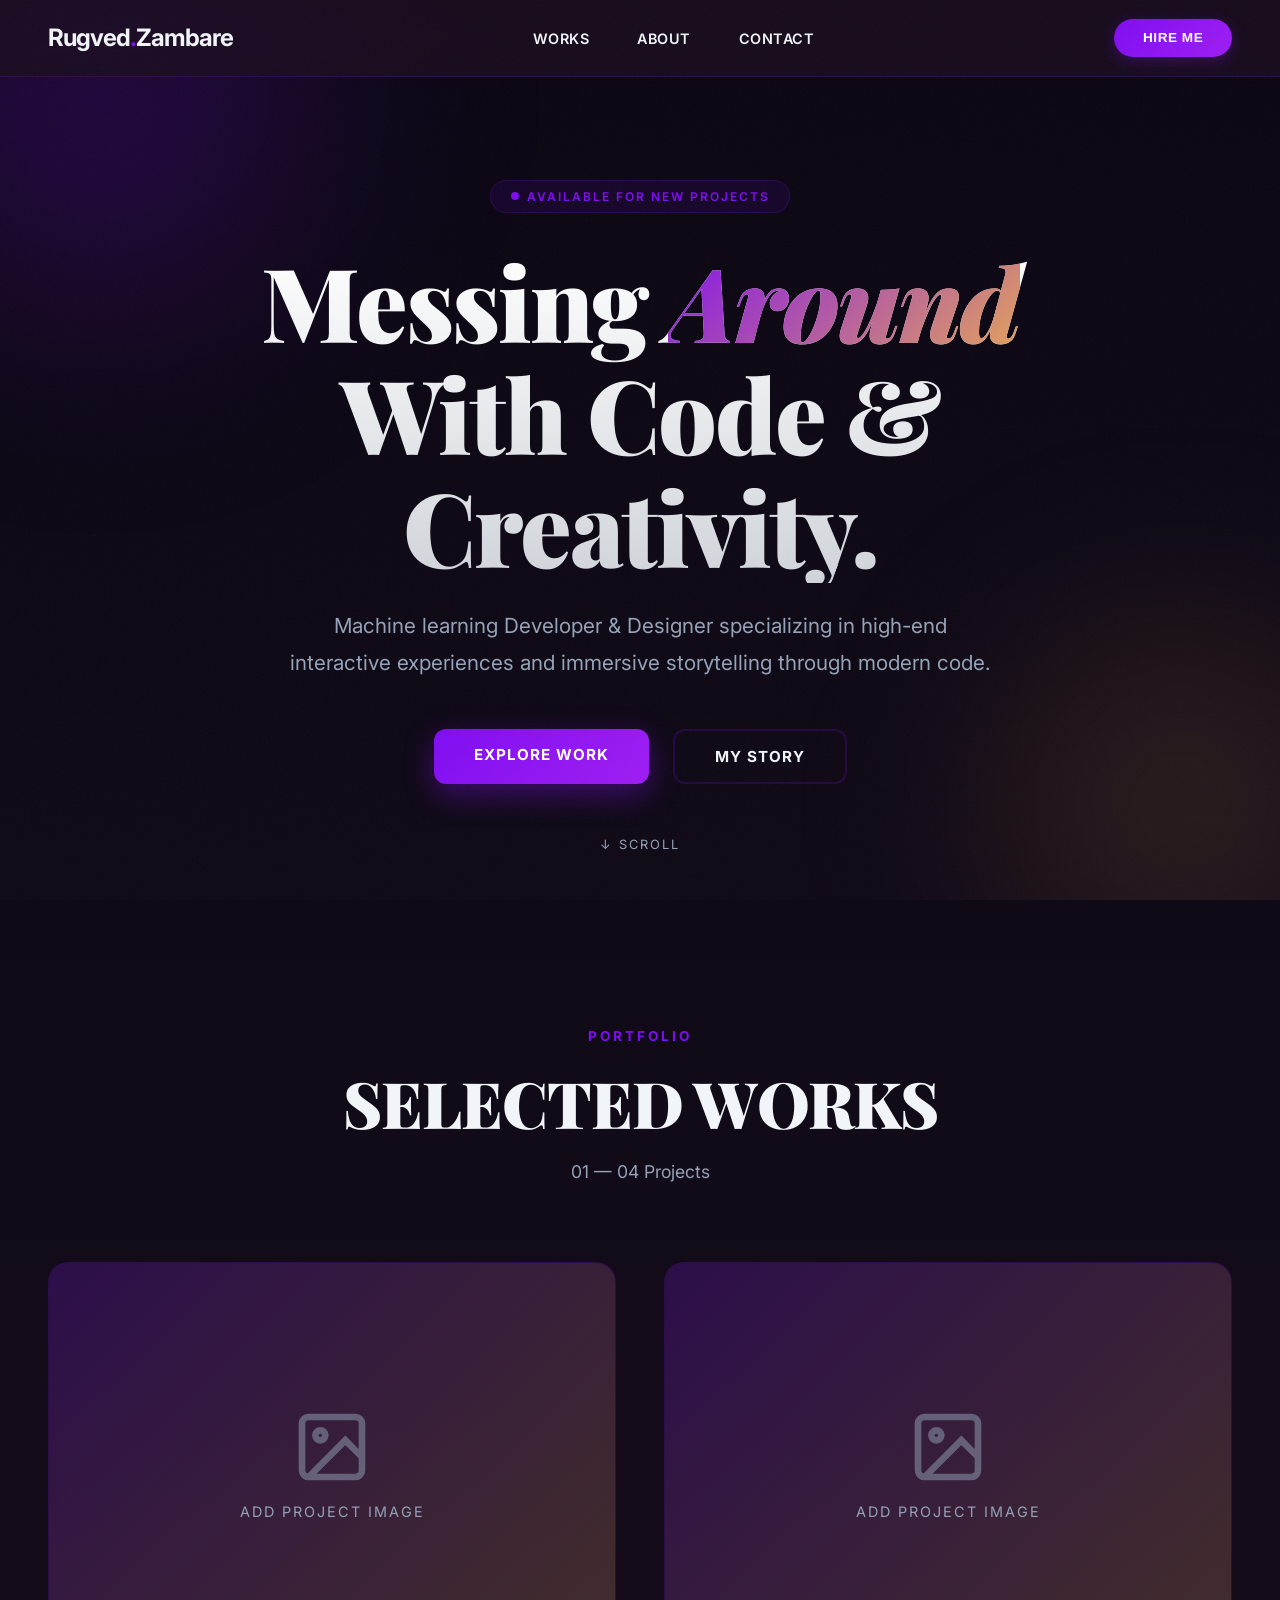
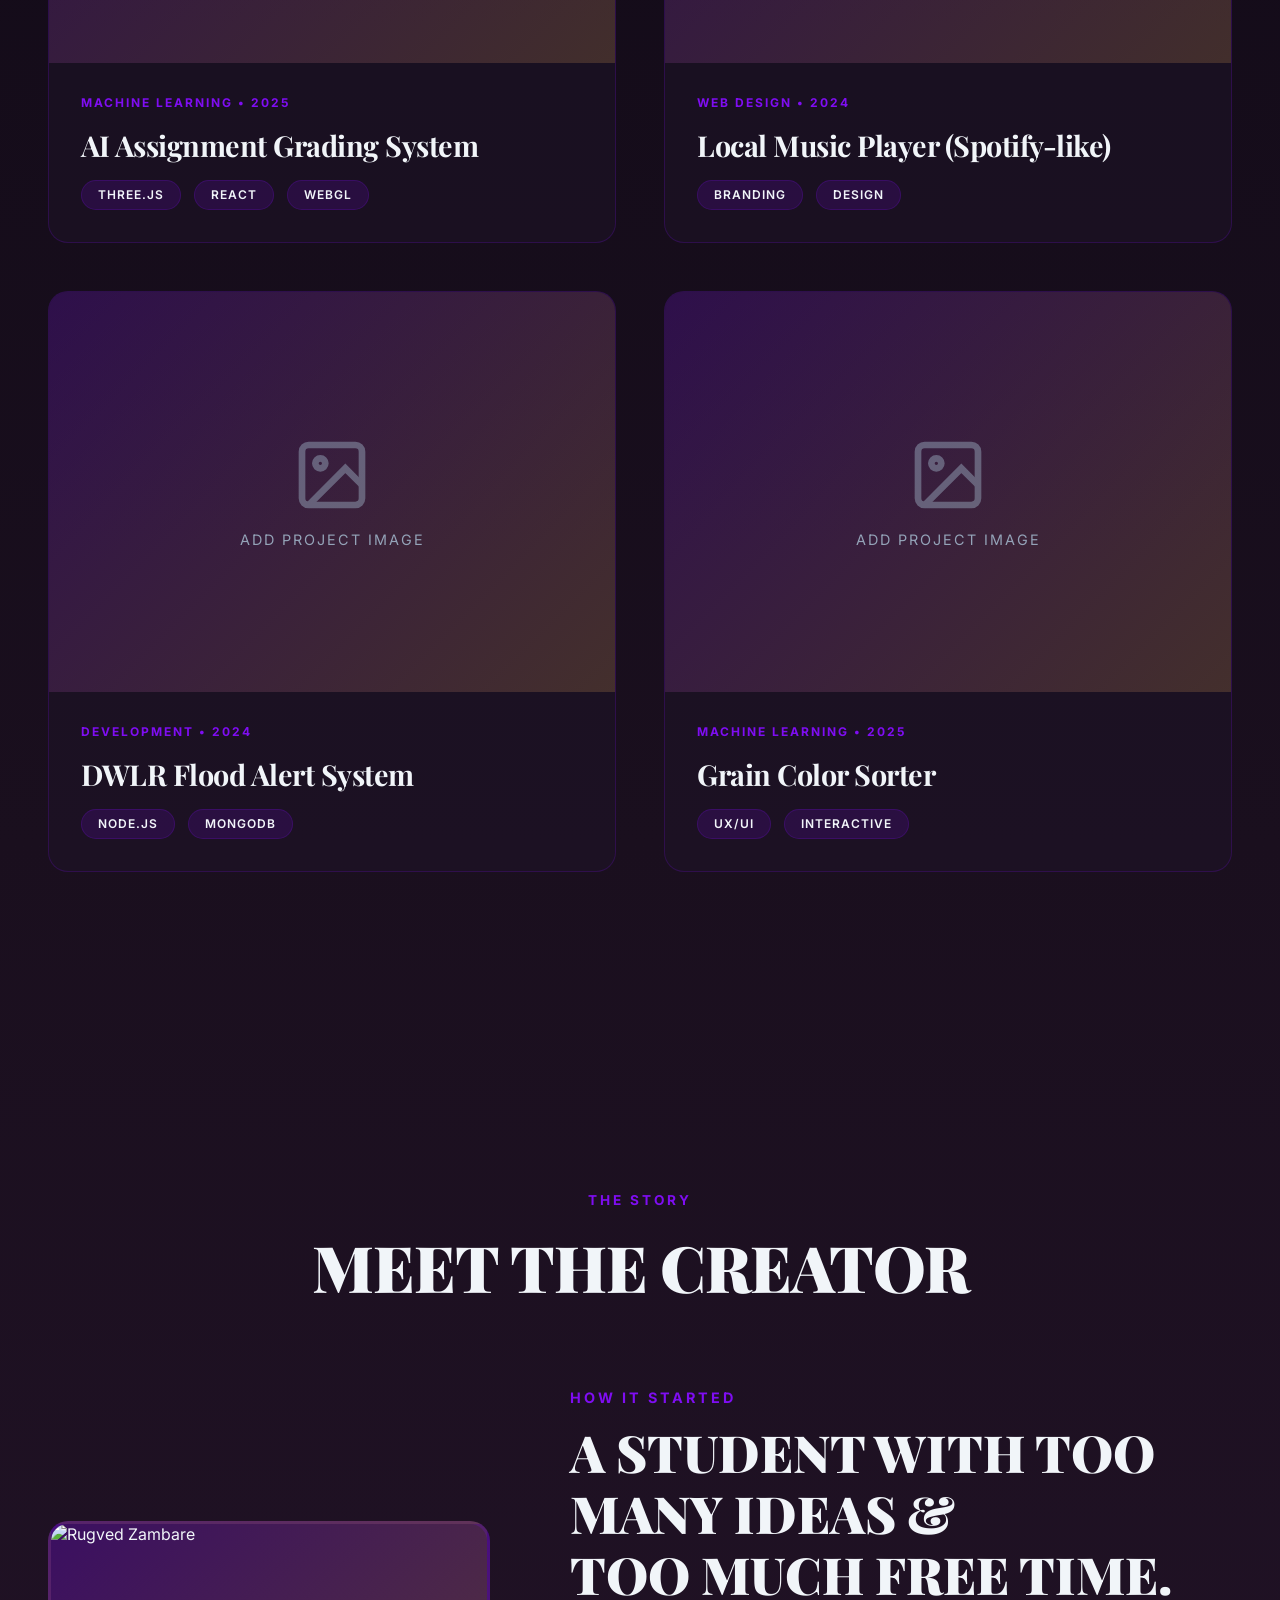
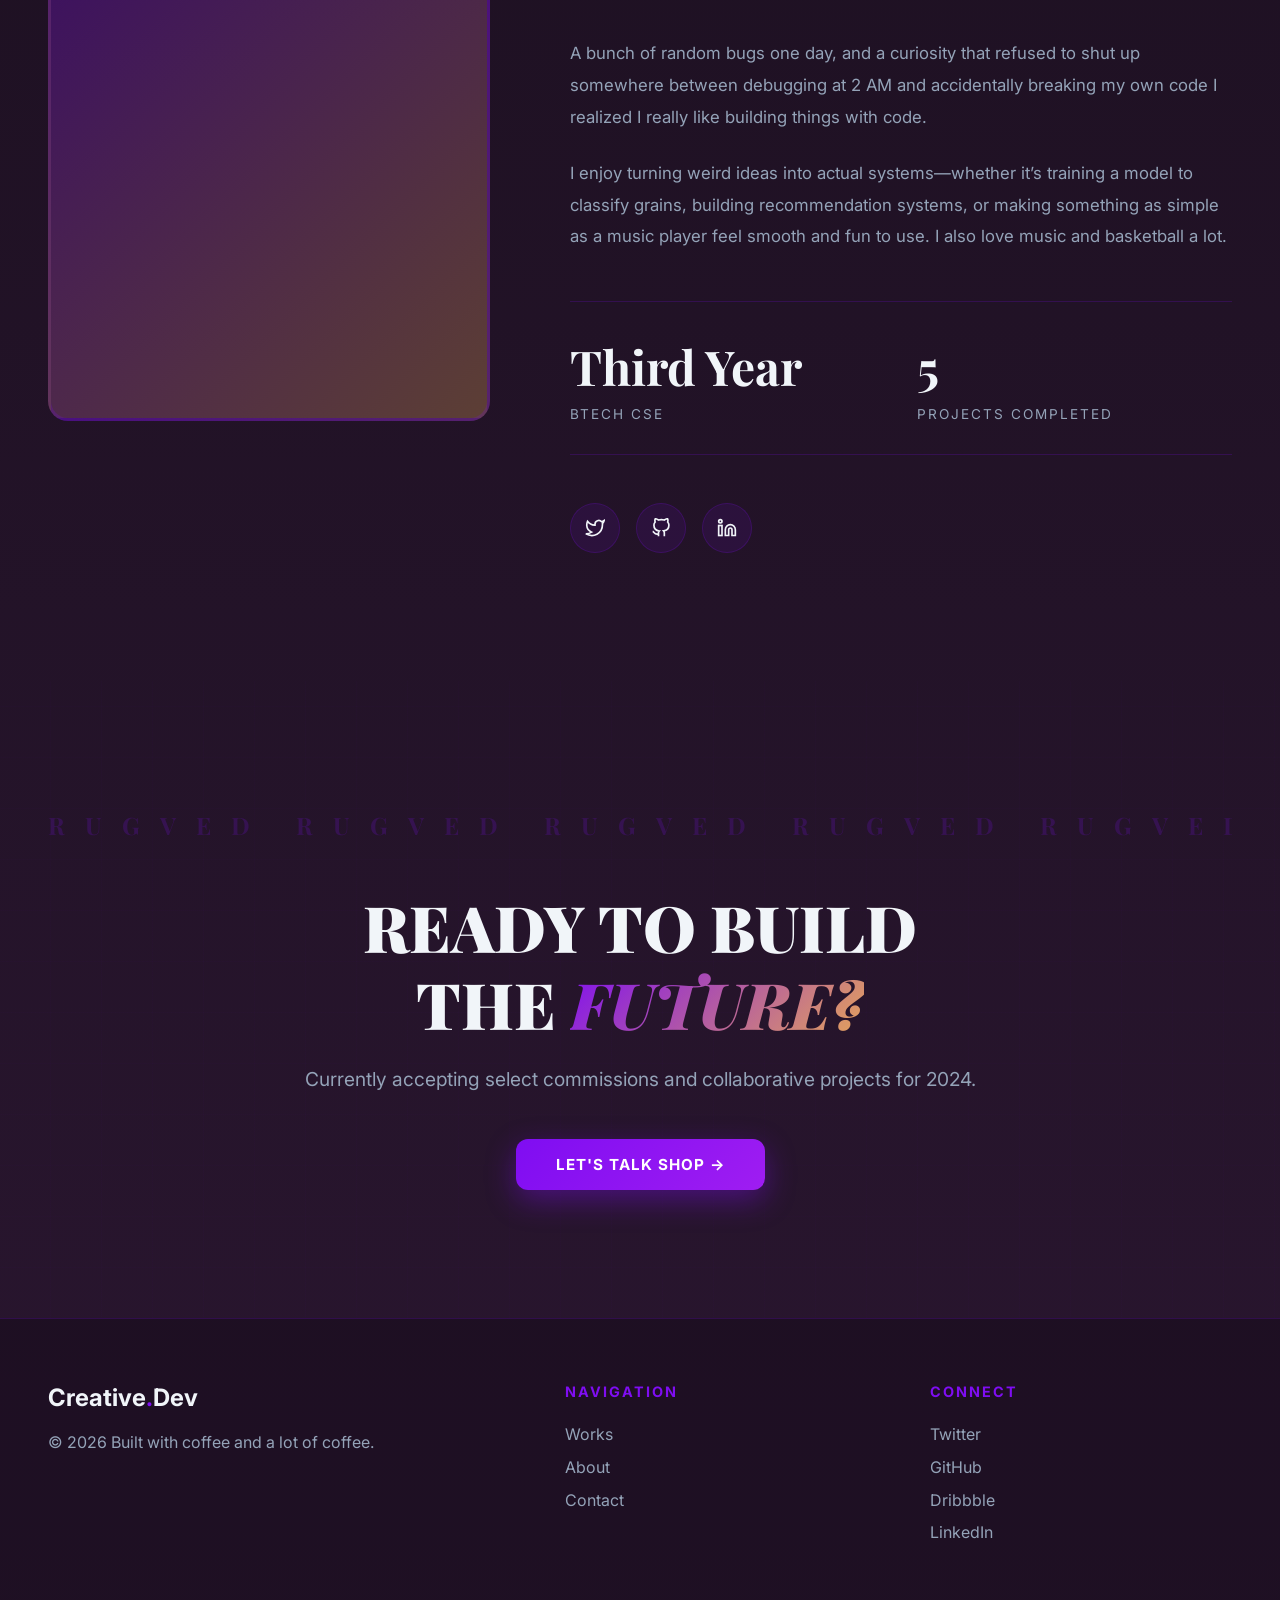
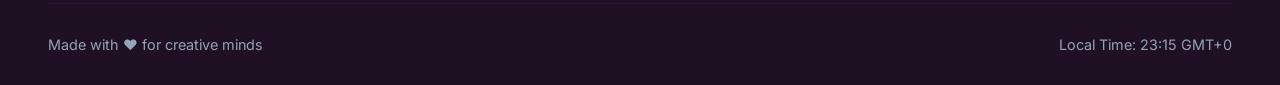
==== index.html @ 28b281e2 "Rename body.html to index.html" ====
<!DOCTYPE html>
<html lang="en">
<head>
  <meta charset="UTF-8">
  <meta name="viewport" content="width=device-width, initial-scale=1.0">
  <title>Rugved Zambare - Portfolio</title>
  <link href="https://fonts.googleapis.com/css2?family=Inter:wght@300;400;500;700;900&family=Playfair+Display:wght@400;700;900&display=swap" rel="stylesheet">
  <link rel="stylesheet" href="styles.css">
</head>
<body>
  <!-- Loading Screen -->
  <div class="loading" id="loading">
    <div class="spinner"></div>
  </div>

  <!-- Navigation -->
  <div class="nav-container" id="nav">
    <nav>
      <div class="logo" onclick="scrollToSection('hero')">
        Rugved<span class="accent">.</span>Zambare
      </div>
      <ul class="nav-links">
        <li><a href="#" onclick="scrollToSection('portfolio')">Works</a></li>
        <li><a href="#" onclick="scrollToSection('about')">About</a></li>
        <li><a href="#" onclick="scrollToSection('contact')">Contact</a></li>
      </ul>
      <button class="hire-btn" onclick="scrollToSection('contact')">Hire Me</button>
    </nav>
  </div>

  <!-- Hero Section -->
  <section class="hero" id="hero">
    <div class="status-badge">
      <div class="status-dot"></div>
      <span>Available for new projects</span>
    </div>
    <div class="hero-content">
      <h1>
        Messing <span class="accent">Around</span><br>With Code & Creativity.
      </h1>
      <p class="hero-subtitle">
        Machine learning Developer & Designer specializing in high-end interactive experiences and immersive storytelling through modern code.
      </p>
      <div class="cta-buttons">
        <a href="#" class="btn btn-primary" onclick="scrollToSection('portfolio')">Explore Work</a>
        <a href="#" class="btn btn-secondary" onclick="scrollToSection('about')">My Story</a>
      </div>
    </div>
    <div class="scroll-indicator">↓ Scroll</div>
  </section>

  <!-- Portfolio Section -->
  <section class="portfolio" id="portfolio">
    <div class="section-header">
      <div class="section-label">Portfolio</div>
      <h2 class="section-title">SELECTED WORKS</h2>
      <p class="section-subtitle">01 — 04 Projects</p>
    </div>

    <div class="projects-grid">
      <!-- Project 1 -->
      <div class="project-card" onclick="openModal(1)">
        <div class="project-image">
          <div class="image-placeholder">
            <svg viewBox="0 0 24 24" fill="none" stroke="currentColor" stroke-width="2">
              <rect x="3" y="3" width="18" height="18" rx="2" ry="2"/>
              <circle cx="8.5" cy="8.5" r="1.5"/>
              <polyline points="21 15 16 10 5 21"/>
            </svg>
            <span>Add Project Image</span>
          </div>
          <!-- To add your image, replace the image-placeholder div with: -->
          <!-- <img src="images/project1.jpg" alt="Neon Nebula"> -->
        </div>
        <div class="project-content">
          <div class="project-meta">Machine Learning • 2025</div>
          <h3 class="project-title">AI Assignment Grading System</h3>
          <div class="project-tags">
            <span class="tag">Three.js</span>
            <span class="tag">React</span>
            <span class="tag">WebGL</span>
          </div>
        </div>
      </div>

      <!-- Project 2 -->
      <div class="project-card" onclick="openModal(2)">
        <div class="project-image">
          <div class="image-placeholder">
            <svg viewBox="0 0 24 24" fill="none" stroke="currentColor" stroke-width="2">
              <rect x="3" y="3" width="18" height="18" rx="2" ry="2"/>
              <circle cx="8.5" cy="8.5" r="1.5"/>
              <polyline points="21 15 16 10 5 21"/>
            </svg>
            <span>Add Project Image</span>
          </div>
          <!-- To add your image, replace the image-placeholder div with: -->
          <!-- <img src="images/project2.jpg" alt="Quantum Identity"> -->
        </div>
        <div class="project-content">
          <div class="project-meta">Web Design • 2024</div>
          <h3 class="project-title">Local Music Player (Spotify-like)</h3>
          <div class="project-tags">
            <span class="tag">Branding</span>
            <span class="tag">Design</span>
          </div>
        </div>
      </div>

      <!-- Project 3 -->
      <div class="project-card" onclick="openModal(3)">
        <div class="project-image">
          <div class="image-placeholder">
            <svg viewBox="0 0 24 24" fill="none" stroke="currentColor" stroke-width="2">
              <rect x="3" y="3" width="18" height="18" rx="2" ry="2"/>
              <circle cx="8.5" cy="8.5" r="1.5"/>
              <polyline points="21 15 16 10 5 21"/>
            </svg>
            <span>Add Project Image</span>
          </div>
          <!-- To add your image, replace the image-placeholder div with: -->
          <!-- <img src="images/project3.jpg" alt="Virtual Archive"> -->
        </div>
        <div class="project-content">
          <div class="project-meta">Development • 2024</div>
          <h3 class="project-title"> DWLR Flood Alert System </h3>
          <div class="project-tags">
            <span class="tag">Node.js</span>
            <span class="tag">MongoDB</span>
          </div>
        </div>
      </div>

      <!-- Project 4 -->
      <div class="project-card" onclick="openModal(4)">
        <div class="project-image">
          <div class="image-placeholder">
            <svg viewBox="0 0 24 24" fill="none" stroke="currentColor" stroke-width="2">
              <rect x="3" y="3" width="18" height="18" rx="2" ry="2"/>
              <circle cx="8.5" cy="8.5" r="1.5"/>
              <polyline points="21 15 16 10 5 21"/>
            </svg>
            <span>Add Project Image</span>
          </div>
          <!-- To add your image, replace the image-placeholder div with: -->
          <!-- <img src="images/project4.jpg" alt="Silica Studios"> -->
        </div>
        <div class="project-content">
          <div class="project-meta">Machine Learning • 2025</div>
          <h3 class="project-title">Grain Color Sorter</h3>
          <div class="project-tags">
            <span class="tag">UX/UI</span>
            <span class="tag">Interactive</span>
          </div>
        </div>
      </div>
    </div>
  </section>

  <!-- About Section -->
  <section class="about" id="about">
    <div class="section-header">
      <div class="section-label">The Story</div>
      <h2 class="section-title">MEET THE CREATOR</h2>
    </div>

    <div class="about-grid">
      <div class="about-image">
        <div class="about-image-wrapper">
          <!-- ✅ YOUR IMAGE GOES HERE - Just the img tag, nothing else -->
          <img src="images/Profile.jpg" alt="Rugved Zambare">
        </div>
      </div>

      <div class="about-content">
        <h3>How it started</h3>
        <h2>A STUDENT WITH TOO MANY IDEAS &<br>TOO MUCH FREE TIME.</h2>
        <p class="about-text">
          A bunch of random bugs one day, and a curiosity that refused to shut up somewhere between debugging at 2 AM and accidentally breaking my own code I realized I really like building things with code.
        <p class="about-text">
          I enjoy turning weird ideas into actual systems—whether it’s training a model to classify grains, building recommendation systems, or making something as simple as a music player feel smooth and fun to use. I also love music and basketball a lot.
        </p>

        <div class="stats">
          <div class="stat-item">
            <h4>Third Year</h4>
            <p>BTECH CSE</p>
          </div>
          <div class="stat-item">
            <h4>5</h4>
            <p>Projects Completed</p>
          </div>
        </div>

        <div class="social-links">
          <a href="https://twitter.com/spinythyme" class="social-link" target="_blank" aria-label="Twitter">
            <svg width="20" height="20" viewBox="0 0 24 24" fill="none" stroke="currentColor" stroke-width="2">
              <path d="M23 3a10.9 10.9 0 0 1-3.14 1.53 4.48 4.48 0 0 0-7.86 3v1A10.66 10.66 0 0 1 3 4s-4 9 5 13a11.64 11.64 0 0 1-7 2c9 5 20 0 20-11.5a4.5 4.5 0 0 0-.08-.83A7.72 7.72 0 0 0 23 3z"/>
            </svg>
          </a>
          <a href="https://github.com/rugvedz21 " class="social-link" target="_blank" aria-label="GitHub">
            <svg width="20" height="20" viewBox="0 0 24 24" fill="none" stroke="currentColor" stroke-width="2">
              <path d="M9 19c-5 1.5-5-2.5-7-3m14 6v-3.87a3.37 3.37 0 0 0-.94-2.61c3.14-.35 6.44-1.54 6.44-7A5.44 5.44 0 0 0 20 4.77 5.07 5.07 0 0 0 19.91 1S18.73.65 16 2.48a13.38 13.38 0 0 0-7 0C6.27.65 5.09 1 5.09 1A5.07 5.07 0 0 0 5 4.77a5.44 5.44 0 0 0-1.5 3.78c0 5.42 3.3 6.61 6.44 7A3.37 3.37 0 0 0 9 18.13V22"/>
            </svg>
          </a>
          <a href="https://www.linkedin.com/in/rugved-zambare-968a5927b/" class="social-link" target="_blank" aria-label="LinkedIn">
            <svg width="20" height="20" viewBox="0 0 24 24" fill="none" stroke="currentColor" stroke-width="2">
              <path d="M16 8a6 6 0 0 1 6 6v7h-4v-7a2 2 0 0 0-2-2 2 2 0 0 0-2 2v7h-4v-7a6 6 0 0 1 6-6z"/>
              <rect x="2" y="9" width="4" height="12"/>
              <circle cx="4" cy="4" r="2"/>
            </svg>
          </a>
        </div>
      </div>
    </div>
  </section>

  <!-- CTA Section -->
  <section class="cta-section" id="contact">
    <div class="cta-marquee">
      <div class="cta-marquee-inner">RUGVED RUGVED RUGVED RUGVED RUGVED RUGVED </div>
    </div>
    <div class="cta-content">
      <h2>READY TO BUILD<br>THE <span class="accent">FUTURE?</span></h2>
      <p>Currently accepting select commissions and collaborative projects for 2024.</p>
      <a href="/cdn-cgi/l/email-protection#9de4f2e8efddf8f0fcf4f1b3fef2f0" class="btn btn-primary">Let's Talk Shop →</a>
    </div>
  </section>

  <!-- Footer -->
  <footer>
    <div class="footer-content">
      <div class="footer-brand">
        <h3>Creative<span class="accent">.</span>Dev</h3>
        <p>© 2026 Built with coffee and a lot of coffee.</p>
      </div>
      <div class="footer-links">
        <h4>Navigation</h4>
        <ul>
          <li><a href="#" onclick="scrollToSection('portfolio')">Works</a></li>
          <li><a href="#" onclick="scrollToSection('about')">About</a></li>
          <li><a href="#" onclick="scrollToSection('contact')">Contact</a></li>
        </ul>
      </div>
      <div class="footer-links">
        <h4>Connect</h4>
        <ul>
          <li><a href="https://twitter.com/yourhandle" target="_blank">Twitter</a></li>
          <li><a href="https://github.com/yourhandle" target="_blank">GitHub</a></li>
          <li><a href="https://dribbble.com/yourhandle" target="_blank">Dribbble</a></li>
          <li><a href="https://linkedin.com/in/yourhandle" target="_blank">LinkedIn</a></li>
        </ul>
      </div>
    </div>
    <div class="footer-bottom">
      <div>Made with ♥ for creative minds</div>
      <div id="localTime">Loading time...</div>
    </div>
  </footer>

  <!-- Project Modal -->
  <div class="modal" id="projectModal">
    <div class="modal-content">
      <button class="modal-close" onclick="closeModal()">×</button>
      <div class="modal-image">
        <div class="image-placeholder">
          <svg viewBox="0 0 24 24" fill="none" stroke="currentColor" stroke-width="2">
            <rect x="3" y="3" width="18" height="18" rx="2" ry="2"/>
            <circle cx="8.5" cy="8.5" r="1.5"/>
            <polyline points="21 15 16 10 5 21"/>
          </svg>
          <span>Project Image</span>
        </div>
      </div>
      <div id="modalContent"></div>
    </div>
  </div>

  <script data-cfasync="false" src="script.js"></script>
</body>
</html>
---- styles.css ----
/* ===================================
   CREATIVE.DEV PORTFOLIO - STYLES
   Vintage Modern Portfolio Design
   =================================== */

/* CSS Variables */
:root {
  --vintage-dark: #1a0f1e;
  --vintage-purple: #7f0df2;
  --vintage-light: #f1f5f9;
  --vintage-accent: #e6a756;
  --vintage-muted: #94a3b8;
  --vintage-border: rgba(127, 13, 242, 0.2);
}

/* Reset & Base Styles */
* {
  margin: 0;
  padding: 0;
  box-sizing: border-box;
}

html {
  scroll-behavior: smooth;
}

body {
  font-family: 'Inter', sans-serif;
  background: linear-gradient(180deg, #0a0612 0%, #1a0f1e 50%, #2a1630 100%);
  color: var(--vintage-light);
  overflow-x: hidden;
}

/* Vintage grain effect overlay */
body::before {
  content: '';
  position: fixed;
  top: 0;
  left: 0;
  width: 100%;
  height: 100%;
  background: url('data:image/svg+xml;utf8,<svg xmlns="http://www.w3.org/2000/svg" width="300" height="300"><filter id="noise"><feTurbulence type="fractalNoise" baseFrequency="0.9" numOctaves="4" stitchTiles="stitch"/></filter><rect width="100%" height="100%" filter="url(%23noise)" opacity="0.05"/></svg>');
  pointer-events: none;
  z-index: 9999;
  opacity: 0.6;
}

/* ===================================
   NAVIGATION
   =================================== */

.nav-container {
  position: fixed;
  top: 0;
  left: 0;
  right: 0;
  z-index: 1000;
  background: rgba(26, 15, 30, 0.85);
  backdrop-filter: blur(20px) saturate(180%);
  border-bottom: 1px solid var(--vintage-border);
  transition: all 0.3s ease;
}

.nav-container.scrolled {
  background: rgba(26, 15, 30, 0.95);
  box-shadow: 0 10px 40px rgba(127, 13, 242, 0.2);
}

nav {
  max-width: 1400px;
  margin: 0 auto;
  padding: 1.2rem 3rem;
  display: flex;
  justify-content: space-between;
  align-items: center;
}

.logo {
  font-size: 1.5rem;
  font-weight: 700;
  letter-spacing: -1px;
  cursor: pointer;
  transition: transform 0.3s ease;
}

.logo:hover {
  transform: scale(1.05);
}

.logo .accent {
  color: var(--vintage-purple);
}

.nav-links {
  display: flex;
  gap: 3rem;
  list-style: none;
}

.nav-links a {
  color: var(--vintage-light);
  text-decoration: none;
  font-size: 0.9rem;
  font-weight: 600;
  letter-spacing: 0.5px;
  text-transform: uppercase;
  position: relative;
  transition: color 0.3s ease;
}

.nav-links a::after {
  content: '';
  position: absolute;
  bottom: -5px;
  left: 0;
  width: 0;
  height: 2px;
  background: linear-gradient(90deg, var(--vintage-purple), var(--vintage-accent));
  transition: width 0.3s ease;
}

.nav-links a:hover {
  color: var(--vintage-purple);
}

.nav-links a:hover::after {
  width: 100%;
}

.hire-btn {
  padding: 0.7rem 1.8rem;
  background: linear-gradient(135deg, var(--vintage-purple), #9f1df2);
  border: none;
  border-radius: 50px;
  color: white;
  font-weight: 700;
  font-size: 0.85rem;
  cursor: pointer;
  transition: all 0.3s ease;
  text-transform: uppercase;
  letter-spacing: 0.5px;
  box-shadow: 0 4px 15px rgba(127, 13, 242, 0.3);
}

.hire-btn:hover {
  transform: translateY(-2px);
  box-shadow: 0 8px 25px rgba(127, 13, 242, 0.5);
}

/* ===================================
   HERO SECTION
   =================================== */

.hero {
  min-height: 100vh;
  display: flex;
  flex-direction: column;
  justify-content: center;
  align-items: center;
  position: relative;
  padding: 8rem 2rem 4rem;
  overflow: hidden;
}

.hero::before {
  content: '';
  position: absolute;
  width: 600px;
  height: 600px;
  background: radial-gradient(circle, rgba(127, 13, 242, 0.3), transparent 70%);
  border-radius: 50%;
  filter: blur(100px);
  animation: float 20s ease-in-out infinite;
  top: -200px;
  left: -200px;
}

.hero::after {
  content: '';
  position: absolute;
  width: 500px;
  height: 500px;
  background: radial-gradient(circle, rgba(230, 167, 86, 0.2), transparent 70%);
  border-radius: 50%;
  filter: blur(100px);
  animation: float 15s ease-in-out infinite reverse;
  bottom: -150px;
  right: -150px;
}

@keyframes float {
  0%, 100% { transform: translate(0, 0) scale(1); }
  33% { transform: translate(50px, -50px) scale(1.1); }
  66% { transform: translate(-30px, 30px) scale(0.9); }
}

.status-badge {
  display: inline-flex;
  align-items: center;
  gap: 8px;
  padding: 0.5rem 1.2rem;
  background: rgba(127, 13, 242, 0.1);
  border: 1px solid var(--vintage-border);
  border-radius: 50px;
  margin-bottom: 2rem;
  animation: fadeInDown 0.8s ease;
}

.status-dot {
  width: 8px;
  height: 8px;
  background: var(--vintage-purple);
  border-radius: 50%;
  animation: pulse 2s ease-in-out infinite;
}

@keyframes pulse {
  0%, 100% { opacity: 1; transform: scale(1); }
  50% { opacity: 0.6; transform: scale(1.2); }
}

.status-badge span {
  font-size: 0.75rem;
  text-transform: uppercase;
  letter-spacing: 2px;
  color: var(--vintage-purple);
  font-weight: 600;
}

.hero-content {
  max-width: 1000px;
  text-align: center;
  position: relative;
  z-index: 2;
}

.hero h1 {
  font-family: 'Playfair Display', serif;
  font-size: clamp(3rem, 8vw, 8rem);
  line-height: 1.1;
  font-weight: 900;
  margin-bottom: 1.5rem;
  letter-spacing: -2px;
  animation: fadeInUp 1s ease;
  background: linear-gradient(180deg, #ffffff 0%, #d1d5db 100%);
  -webkit-background-clip: text;
  -webkit-text-fill-color: transparent;
  background-clip: text;
}

.hero h1 .accent {
  background: linear-gradient(135deg, var(--vintage-purple), var(--vintage-accent));
  -webkit-background-clip: text;
  -webkit-text-fill-color: transparent;
  background-clip: text;
  font-style: italic;
}

.hero-subtitle {
  font-size: clamp(1rem, 2vw, 1.3rem);
  color: var(--vintage-muted);
  max-width: 700px;
  margin: 0 auto 3rem;
  line-height: 1.8;
  animation: fadeInUp 1.2s ease;
}

.cta-buttons {
  display: flex;
  gap: 1.5rem;
  justify-content: center;
  flex-wrap: wrap;
  animation: fadeInUp 1.4s ease;
}

.btn {
  padding: 1rem 2.5rem;
  border-radius: 12px;
  font-weight: 700;
  font-size: 0.95rem;
  text-transform: uppercase;
  letter-spacing: 1px;
  cursor: pointer;
  transition: all 0.3s ease;
  border: none;
  text-decoration: none;
  display: inline-block;
}

.btn-primary {
  background: linear-gradient(135deg, var(--vintage-purple), #9f1df2);
  color: white;
  box-shadow: 0 10px 30px rgba(127, 13, 242, 0.4);
}

.btn-primary:hover {
  transform: translateY(-3px);
  box-shadow: 0 15px 40px rgba(127, 13, 242, 0.6);
}

.btn-secondary {
  background: transparent;
  color: var(--vintage-light);
  border: 2px solid var(--vintage-border);
}

.btn-secondary:hover {
  border-color: var(--vintage-purple);
  color: var(--vintage-purple);
  transform: translateY(-3px);
}

.scroll-indicator {
  position: absolute;
  bottom: 3rem;
  left: 50%;
  transform: translateX(-50%);
  color: var(--vintage-muted);
  font-size: 0.8rem;
  text-transform: uppercase;
  letter-spacing: 2px;
  animation: bounce 2s ease-in-out infinite;
}

@keyframes bounce {
  0%, 100% { transform: translate(-50%, 0); }
  50% { transform: translate(-50%, 10px); }
}

@keyframes fadeInUp {
  from {
    opacity: 0;
    transform: translateY(30px);
  }
  to {
    opacity: 1;
    transform: translateY(0);
  }
}

@keyframes fadeInDown {
  from {
    opacity: 0;
    transform: translateY(-30px);
  }
  to {
    opacity: 1;
    transform: translateY(0);
  }
}

/* ===================================
   PORTFOLIO SECTION
   =================================== */

.portfolio {
  padding: 8rem 3rem;
  max-width: 1400px;
  margin: 0 auto;
}

.section-header {
  text-align: center;
  margin-bottom: 5rem;
}

.section-label {
  font-size: 0.85rem;
  color: var(--vintage-purple);
  text-transform: uppercase;
  letter-spacing: 3px;
  font-weight: 700;
  margin-bottom: 1rem;
}

.section-title {
  font-family: 'Playfair Display', serif;
  font-size: clamp(2.5rem, 5vw, 4rem);
  font-weight: 900;
  margin-bottom: 1rem;
  letter-spacing: -1px;
}

.section-subtitle {
  color: var(--vintage-muted);
  font-size: 1.1rem;
}

.projects-grid {
  display: grid;
  grid-template-columns: repeat(auto-fit, minmax(400px, 1fr));
  gap: 3rem;
  margin-bottom: 4rem;
}

.project-card {
  position: relative;
  border-radius: 20px;
  overflow: hidden;
  cursor: pointer;
  transition: all 0.5s cubic-bezier(0.4, 0, 0.2, 1);
  background: rgba(30, 20, 40, 0.5);
  border: 1px solid var(--vintage-border);
}

.project-card:hover {
  transform: translateY(-10px);
  box-shadow: 0 20px 60px rgba(127, 13, 242, 0.3);
}

.project-image {
  width: 100%;
  height: 400px;
  background: linear-gradient(135deg, rgba(127, 13, 242, 0.2), rgba(230, 167, 86, 0.2));
  position: relative;
  overflow: hidden;
  display: flex;
  align-items: center;
  justify-content: center;
}

.project-image img {
  width: 100%;
  height: 100%;
  object-fit: cover;
  transition: transform 0.5s ease;
}

.project-card:hover .project-image img {
  transform: scale(1.1);
}

.image-placeholder {
  width: 100%;
  height: 100%;
  display: flex;
  flex-direction: column;
  align-items: center;
  justify-content: center;
  color: var(--vintage-muted);
  font-size: 0.9rem;
  text-transform: uppercase;
  letter-spacing: 2px;
}

.image-placeholder svg {
  width: 80px;
  height: 80px;
  margin-bottom: 1rem;
  opacity: 0.5;
}

.project-content {
  padding: 2rem;
}

.project-meta {
  font-size: 0.75rem;
  color: var(--vintage-purple);
  text-transform: uppercase;
  letter-spacing: 2px;
  font-weight: 700;
  margin-bottom: 1rem;
}

.project-title {
  font-family: 'Playfair Display', serif;
  font-size: 1.8rem;
  font-weight: 700;
  margin-bottom: 1rem;
  letter-spacing: -0.5px;
}

.project-tags {
  display: flex;
  gap: 0.8rem;
  flex-wrap: wrap;
}

.tag {
  padding: 0.4rem 1rem;
  background: rgba(127, 13, 242, 0.15);
  border: 1px solid var(--vintage-border);
  border-radius: 50px;
  font-size: 0.75rem;
  text-transform: uppercase;
  letter-spacing: 1px;
  font-weight: 600;
}

/* ===================================
   ABOUT SECTION
   =================================== */

.about {
  padding: 8rem 3rem;
  max-width: 1400px;
  margin: 0 auto;
}

.about-grid {
  display: grid;
  grid-template-columns: 1fr 1.5fr;
  gap: 5rem;
  align-items: center;
}

.about-image {
  position: relative;
}

.about-image-wrapper {
  width: 100%;
  height: 500px;
  border-radius: 20px;
  overflow: hidden;
  border: 3px solid var(--vintage-border);
  background: linear-gradient(135deg, rgba(127, 13, 242, 0.3), rgba(230, 167, 86, 0.3));
  position: relative;
  display: flex;
  align-items: center;
  justify-content: center;
}

.about-image-wrapper img {
  width: 100%;
  height: 100%;
  object-fit: cover;
}

.about-content h3 {
  font-size: 0.9rem;
  color: var(--vintage-purple);
  text-transform: uppercase;
  letter-spacing: 3px;
  font-weight: 700;
  margin-bottom: 1rem;
}

.about-content h2 {
  font-family: 'Playfair Display', serif;
  font-size: clamp(2rem, 4vw, 3.5rem);
  line-height: 1.2;
  margin-bottom: 2rem;
  font-weight: 900;
}

.about-text {
  color: var(--vintage-muted);
  line-height: 1.9;
  margin-bottom: 1.5rem;
  font-size: 1.05rem;
}

.stats {
  display: grid;
  grid-template-columns: repeat(2, 1fr);
  gap: 2rem;
  margin: 3rem 0;
  padding: 2rem 0;
  border-top: 1px solid var(--vintage-border);
  border-bottom: 1px solid var(--vintage-border);
}

.stat-item h4 {
  font-family: 'Playfair Display', serif;
  font-size: 3rem;
  color: var(--vintage-light);
  margin-bottom: 0.5rem;
  font-weight: 700;
}

.stat-item p {
  color: var(--vintage-muted);
  text-transform: uppercase;
  font-size: 0.85rem;
  letter-spacing: 2px;
}

.social-links {
  display: flex;
  gap: 1rem;
  margin-top: 2rem;
}

.social-link {
  width: 50px;
  height: 50px;
  border-radius: 50%;
  background: rgba(127, 13, 242, 0.1);
  border: 1px solid var(--vintage-border);
  display: flex;
  align-items: center;
  justify-content: center;
  transition: all 0.3s ease;
  text-decoration: none;
  color: var(--vintage-light);
}

.social-link:hover {
  background: var(--vintage-purple);
  transform: translateY(-5px);
  box-shadow: 0 10px 25px rgba(127, 13, 242, 0.4);
}

/* ===================================
   CTA SECTION
   =================================== */

.cta-section {
  padding: 8rem 3rem;
  text-align: center;
  position: relative;
  overflow: hidden;
}

.cta-section::before {
  content: '';
  position: absolute;
  top: 0;
  left: 0;
  right: 0;
  bottom: 0;
  background: 
    repeating-linear-gradient(
      90deg,
      transparent,
      transparent 50px,
      rgba(127, 13, 242, 0.03) 50px,
      rgba(127, 13, 242, 0.03) 51px
    ),
    repeating-linear-gradient(
      0deg,
      transparent,
      transparent 50px,
      rgba(127, 13, 242, 0.03) 50px,
      rgba(127, 13, 242, 0.03) 51px
    );
  opacity: 0.5;
}

.cta-marquee {
  font-family: 'Playfair Display', serif;
  font-size: 1.5rem;
  color: rgba(127, 13, 242, 0.2);
  text-transform: uppercase;
  letter-spacing: 20px;
  margin-bottom: 3rem;
  font-weight: 700;
  white-space: nowrap;
  overflow: hidden;
}

.cta-marquee-inner {
  display: inline-block;
  animation: marquee 20s linear infinite;
}

@keyframes marquee {
  0% { transform: translateX(0); }
  100% { transform: translateX(-50%); }
}

.cta-content {
  position: relative;
  z-index: 2;
  max-width: 900px;
  margin: 0 auto;
}

.cta-content h2 {
  font-family: 'Playfair Display', serif;
  font-size: clamp(2.5rem, 5vw, 5rem);
  line-height: 1.2;
  margin-bottom: 1.5rem;
  font-weight: 900;
}

.cta-content h2 .accent {
  background: linear-gradient(135deg, var(--vintage-purple), var(--vintage-accent));
  -webkit-background-clip: text;
  -webkit-text-fill-color: transparent;
  background-clip: text;
  font-style: italic;
}

.cta-content p {
  color: var(--vintage-muted);
  font-size: 1.2rem;
  margin-bottom: 3rem;
}

/* ===================================
   FOOTER
   =================================== */

footer {
  padding: 4rem 3rem 2rem;
  border-top: 1px solid var(--vintage-border);
  background: rgba(20, 10, 25, 0.5);
}

.footer-content {
  max-width: 1400px;
  margin: 0 auto;
  display: grid;
  grid-template-columns: 1.5fr 1fr 1fr;
  gap: 4rem;
  margin-bottom: 3rem;
}

.footer-brand h3 {
  font-size: 1.5rem;
  margin-bottom: 1rem;
}

.footer-brand h3 .accent {
  color: var(--vintage-purple);
}

.footer-brand p {
  color: var(--vintage-muted);
  line-height: 1.8;
}

.footer-links h4 {
  font-size: 0.9rem;
  text-transform: uppercase;
  letter-spacing: 2px;
  margin-bottom: 1.5rem;
  color: var(--vintage-purple);
}

.footer-links ul {
  list-style: none;
}

.footer-links a {
  color: var(--vintage-muted);
  text-decoration: none;
  display: block;
  margin-bottom: 0.8rem;
  transition: color 0.3s ease;
}

.footer-links a:hover {
  color: var(--vintage-light);
}

.footer-bottom {
  max-width: 1400px;
  margin: 0 auto;
  padding-top: 2rem;
  border-top: 1px solid var(--vintage-border);
  display: flex;
  justify-content: space-between;
  align-items: center;
  color: var(--vintage-muted);
  font-size: 0.9rem;
}

/* ===================================
   MODAL
   =================================== */

.modal {
  position: fixed;
  top: 0;
  left: 0;
  width: 100%;
  height: 100%;
  background: rgba(0, 0, 0, 0.9);
  backdrop-filter: blur(10px);
  z-index: 10000;
  display: none;
  align-items: center;
  justify-content: center;
  padding: 2rem;
}

.modal.active {
  display: flex;
}

.modal-content {
  background: var(--vintage-dark);
  border: 1px solid var(--vintage-border);
  border-radius: 20px;
  max-width: 900px;
  width: 100%;
  max-height: 90vh;
  overflow-y: auto;
  position: relative;
  padding: 3rem;
  animation: modalSlideIn 0.3s ease;
}

@keyframes modalSlideIn {
  from {
    opacity: 0;
    transform: translateY(-50px);
  }
  to {
    opacity: 1;
    transform: translateY(0);
  }
}

.modal-close {
  position: absolute;
  top: 1.5rem;
  right: 1.5rem;
  width: 40px;
  height: 40px;
  border-radius: 50%;
  background: rgba(127, 13, 242, 0.2);
  border: none;
  color: white;
  font-size: 1.5rem;
  cursor: pointer;
  transition: all 0.3s ease;
}

.modal-close:hover {
  background: var(--vintage-purple);
  transform: rotate(90deg);
}

.modal-image {
  width: 100%;
  height: 400px;
  border-radius: 15px;
  margin-bottom: 2rem;
  background: linear-gradient(135deg, rgba(127, 13, 242, 0.2), rgba(230, 167, 86, 0.2));
  display: flex;
  align-items: center;
  justify-content: center;
  overflow: hidden;
}

.modal-image img {
  width: 100%;
  height: 100%;
  object-fit: cover;
  border-radius: 15px;
}

/* ===================================
   LOADING SCREEN
   =================================== */

.loading {
  position: fixed;
  top: 0;
  left: 0;
  width: 100%;
  height: 100%;
  background: var(--vintage-dark);
  display: flex;
  align-items: center;
  justify-content: center;
  z-index: 99999;
  transition: opacity 0.5s ease;
}

.loading.hidden {
  opacity: 0;
  pointer-events: none;
}

.spinner {
  width: 60px;
  height: 60px;
  border: 4px solid rgba(127, 13, 242, 0.2);
  border-top-color: var(--vintage-purple);
  border-radius: 50%;
  animation: spin 1s linear infinite;
}

@keyframes spin {
  to { transform: rotate(360deg); }
}

/* ===================================
   RESPONSIVE DESIGN
   =================================== */

@media (max-width: 900px) {
  .about-grid {
    grid-template-columns: 1fr;
    gap: 3rem;
  }

  .footer-content {
    grid-template-columns: 1fr;
    gap: 3rem;
  }

  .projects-grid {
    grid-template-columns: repeat(auto-fit, minmax(350px, 1fr));
  }
}

@media (max-width: 768px) {
  nav {
    padding: 1rem 1.5rem;
  }

  .nav-links {
    display: none;
  }

  .projects-grid {
    grid-template-columns: 1fr;
  }

  .stats {
    grid-template-columns: 1fr;
  }

  .cta-buttons {
    flex-direction: column;
  }

  .btn {
    width: 100%;
  }

  .hero {
    padding: 6rem 1.5rem 3rem;
  }

  .portfolio,
  .about,
  .cta-section {
    padding: 4rem 1.5rem;
  }

  .footer-bottom {
    flex-direction: column;
    gap: 1rem;
    text-align: center;
  }

  .modal-content {
    padding: 2rem;
  }
}

@media (max-width: 480px) {
  .hero h1 {
    font-size: 2.5rem;
  }

  .section-title {
    font-size: 2rem;
  }

  .project-image {
    height: 300px;
  }

  .about-image-wrapper {
    height: 400px;
  }
}
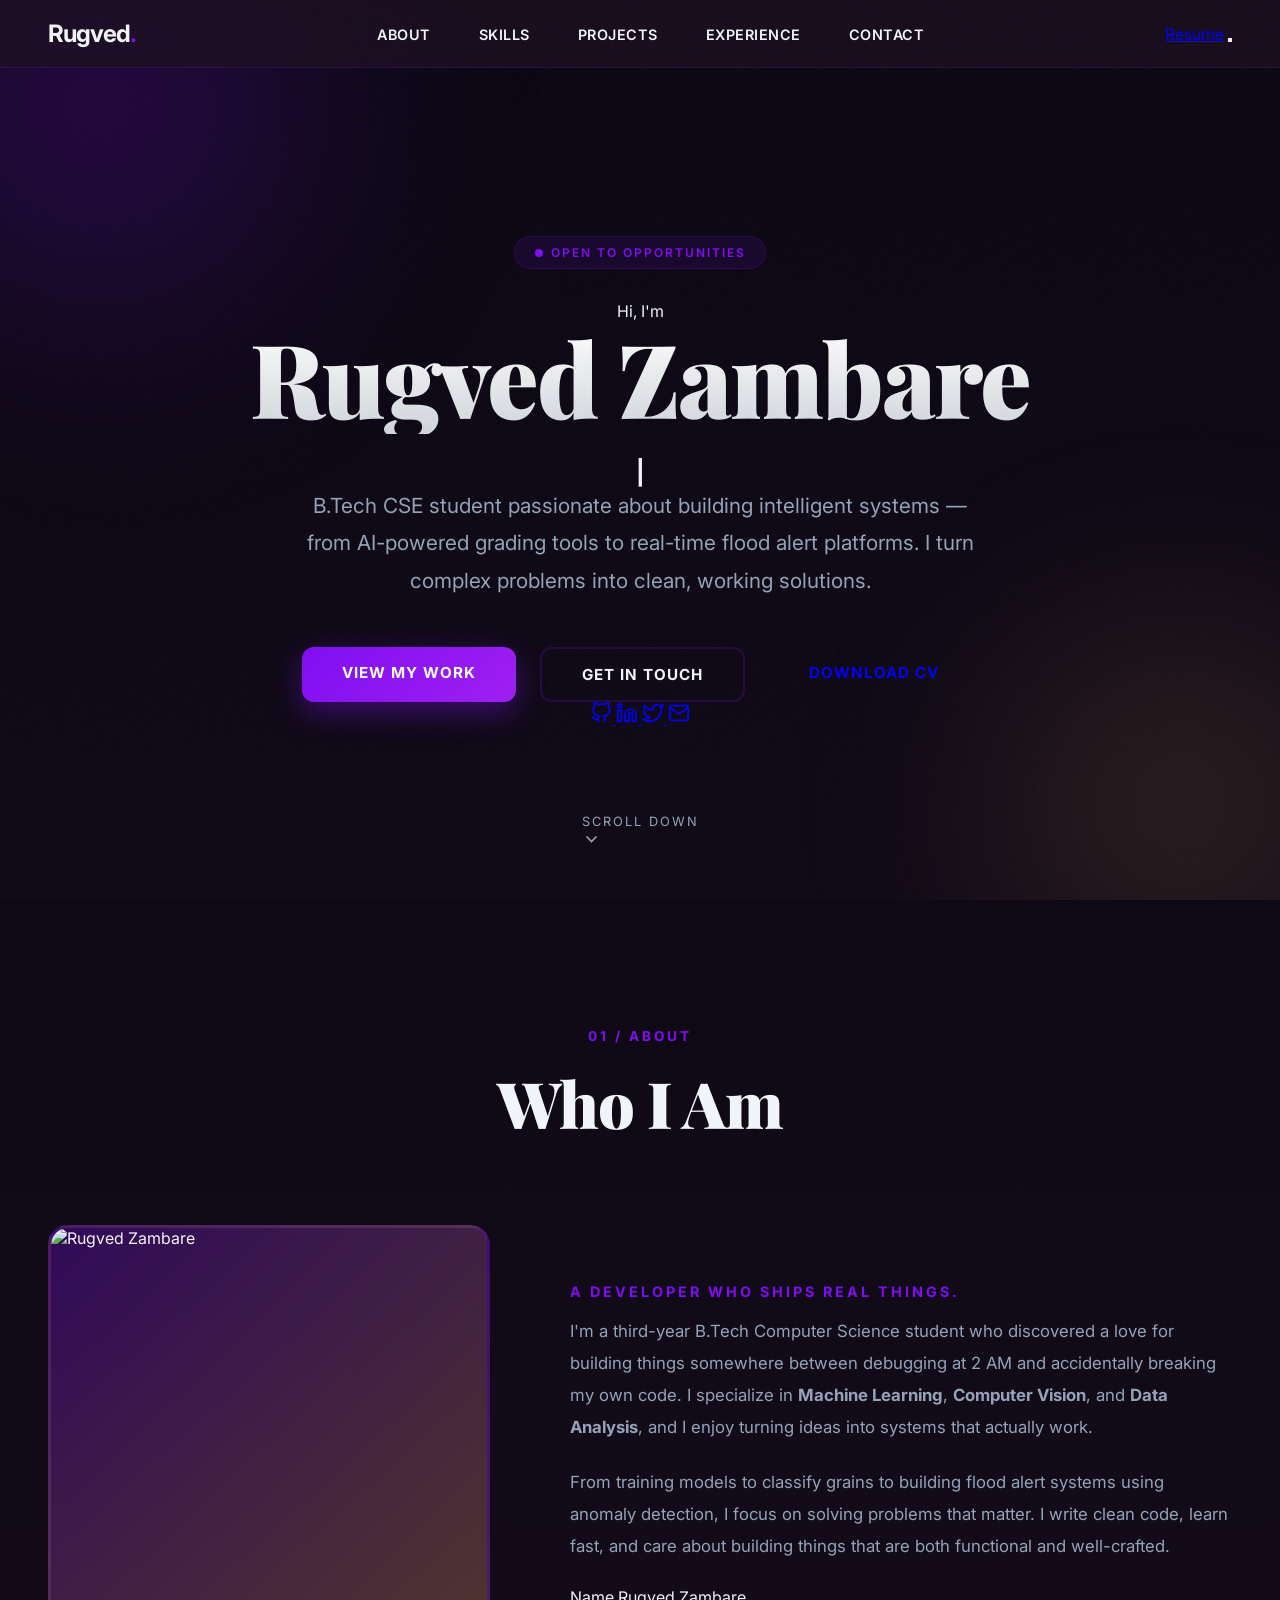
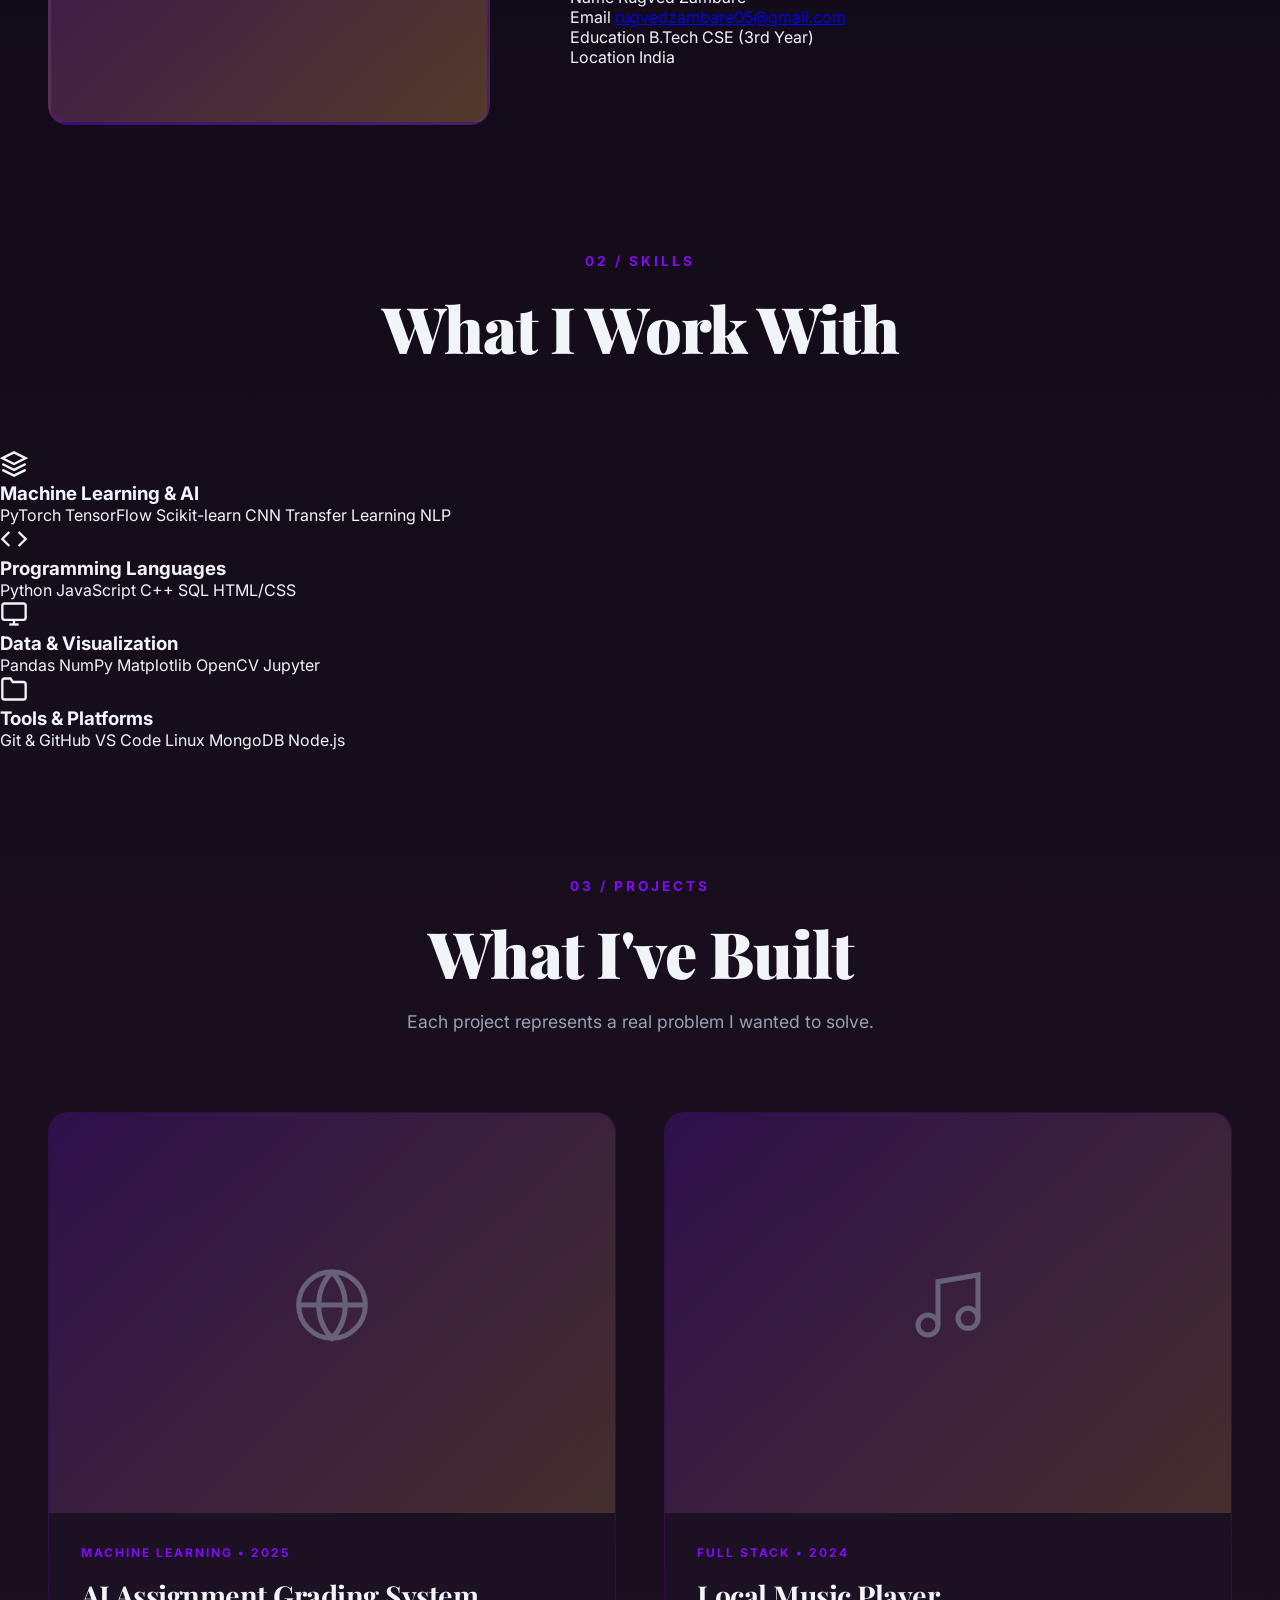
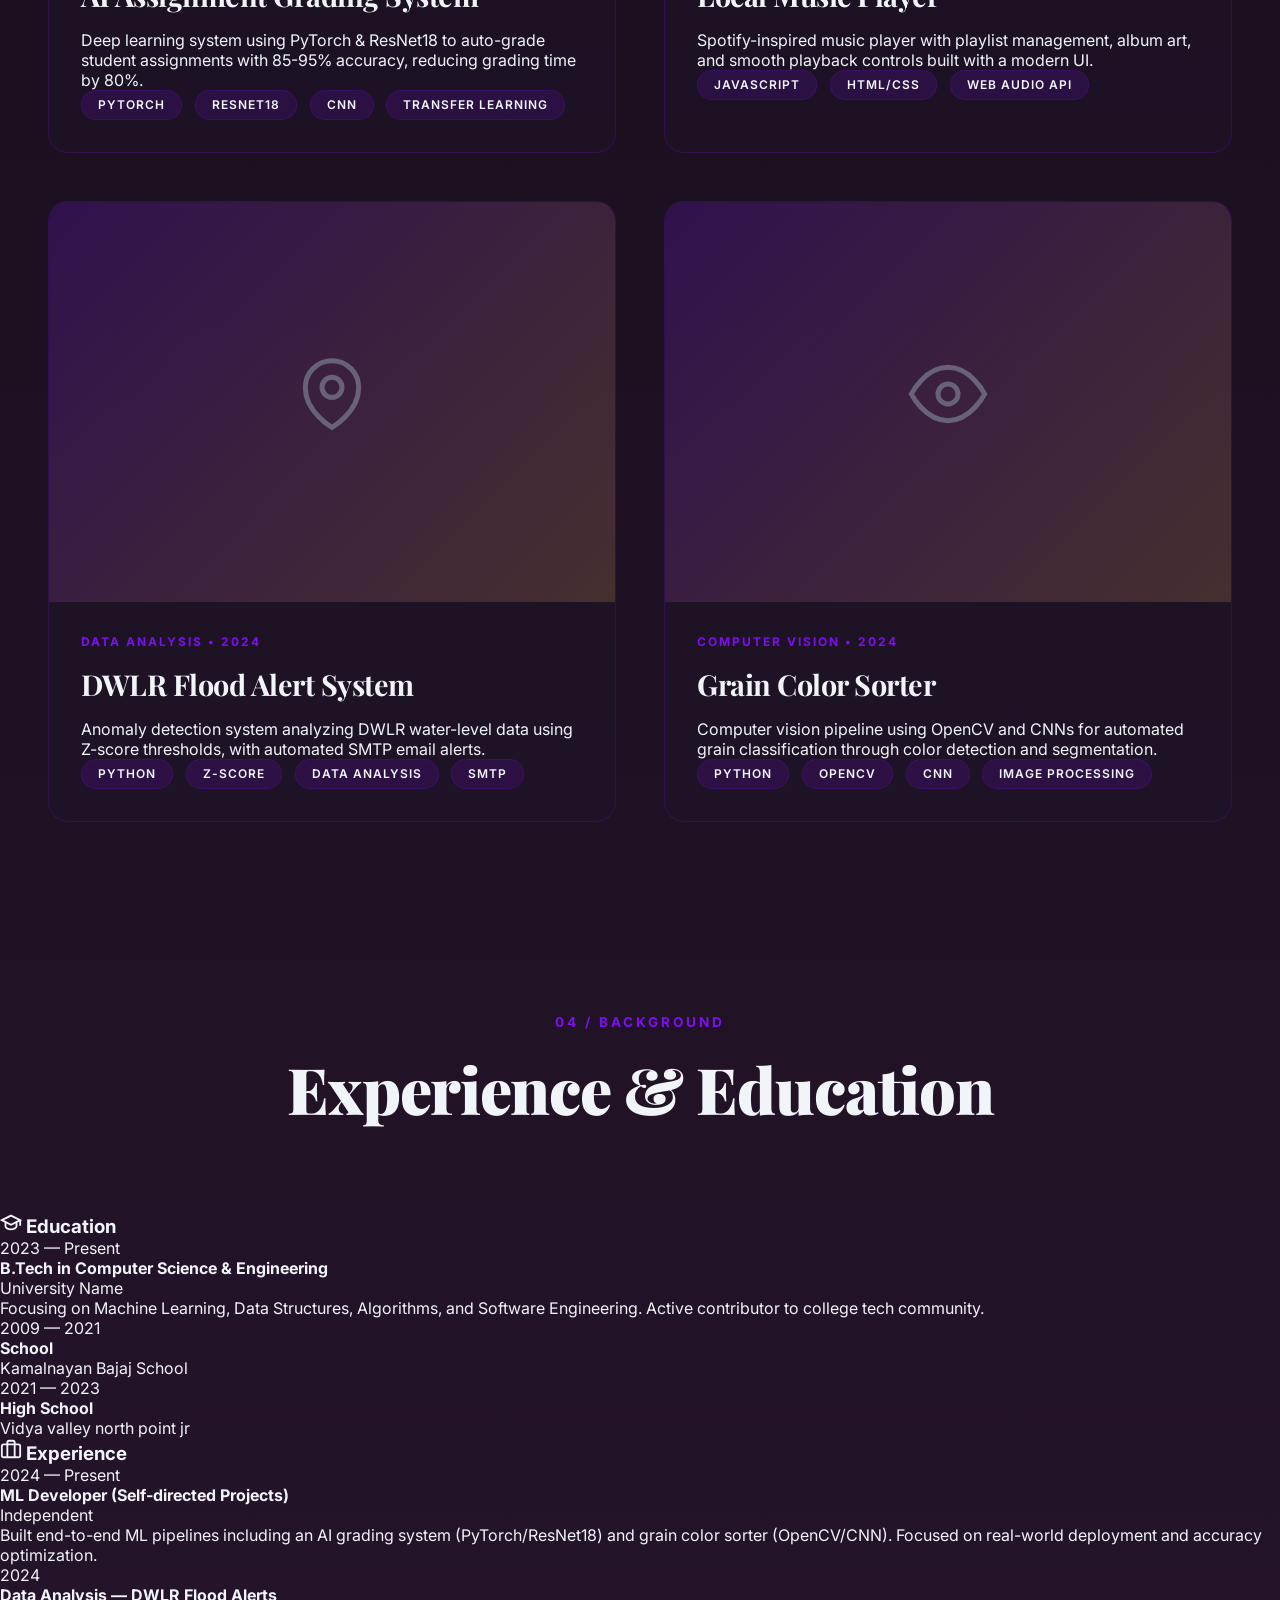
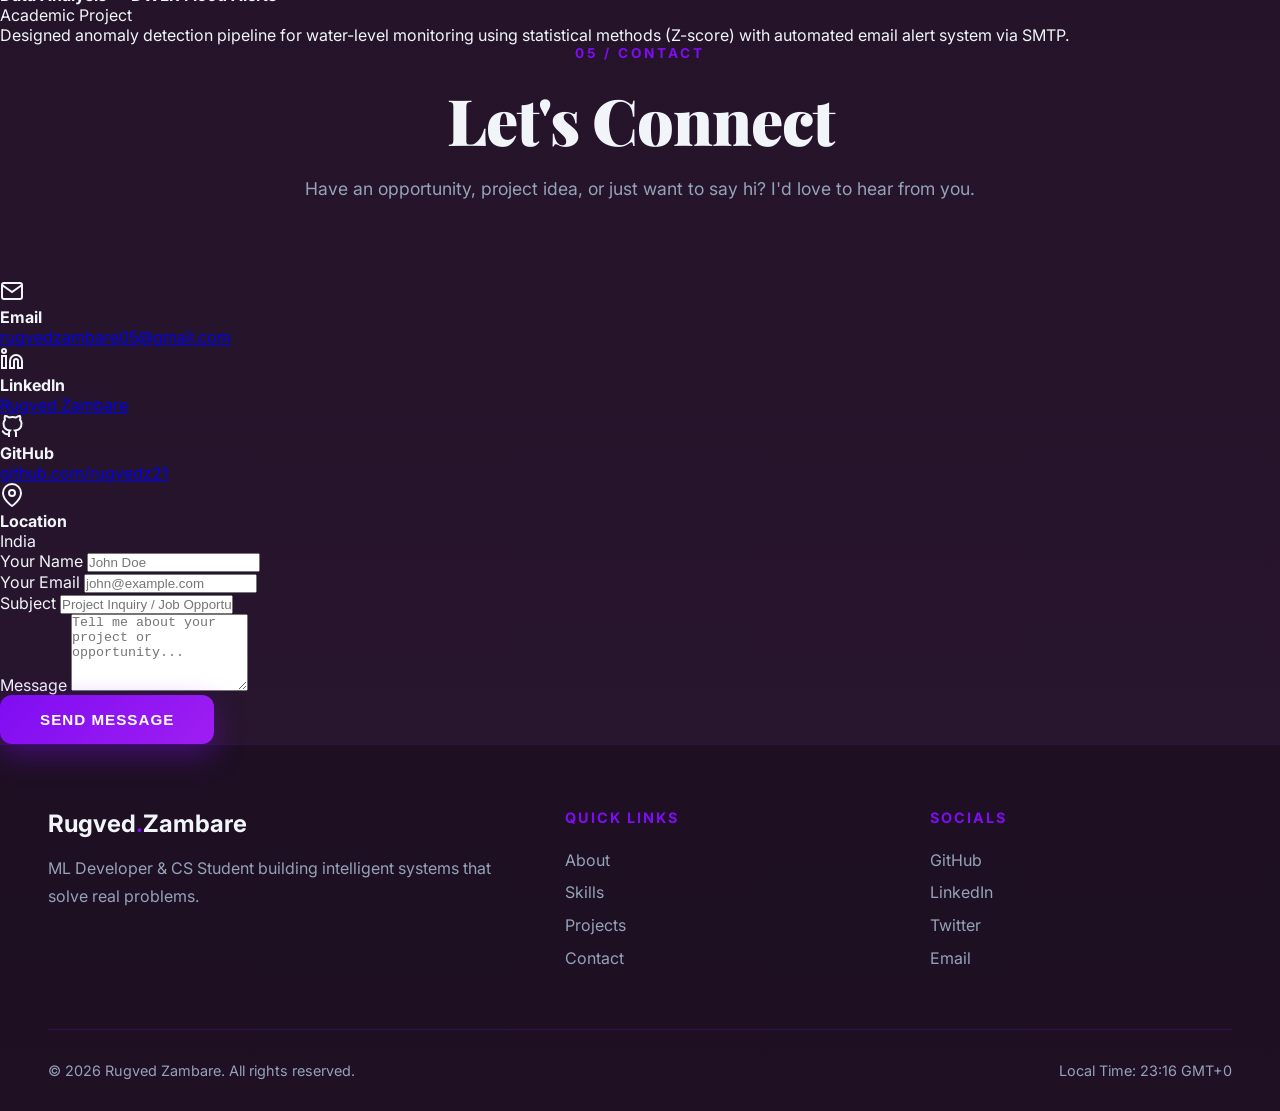
==== commit 77309eda: "changed ui" ====
--- a/index.html
+++ b/index.html
@@ -3,8 +3,15 @@
 <head>
   <meta charset="UTF-8">
   <meta name="viewport" content="width=device-width, initial-scale=1.0">
-  <title>Rugved Zambare - Portfolio</title>
-  <link href="https://fonts.googleapis.com/css2?family=Inter:wght@300;400;500;700;900&family=Playfair+Display:wght@400;700;900&display=swap" rel="stylesheet">
+  <title>Rugved Zambare | ML Developer & CS Student</title>
+  <meta name="description" content="Rugved Zambare - Machine Learning Developer and Computer Science student specializing in AI systems, computer vision, and full-stack development.">
+  <meta name="keywords" content="Rugved Zambare, Machine Learning, Python, Developer, Portfolio, Computer Science">
+  <meta property="og:title" content="Rugved Zambare | ML Developer & CS Student">
+  <meta property="og:description" content="Machine Learning Developer specializing in AI systems, computer vision, and data-driven solutions.">
+  <meta property="og:type" content="website">
+  <link rel="preconnect" href="https://fonts.googleapis.com">
+  <link rel="preconnect" href="https://fonts.gstatic.com" crossorigin>
+  <link href="https://fonts.googleapis.com/css2?family=Inter:wght@300;400;500;600;700;800;900&family=Playfair+Display:wght@400;700;900&display=swap" rel="stylesheet">
   <link rel="stylesheet" href="styles.css">
 </head>
 <body>
@@ -17,44 +24,187 @@
   <div class="nav-container" id="nav">
     <nav>
       <div class="logo" onclick="scrollToSection('hero')">
-        Rugved<span class="accent">.</span>Zambare
-      </div>
-      <ul class="nav-links">
-        <li><a href="#" onclick="scrollToSection('portfolio')">Works</a></li>
+        Rugved<span class="accent">.</span>
+      </div>
+      <ul class="nav-links" id="navLinks">
         <li><a href="#" onclick="scrollToSection('about')">About</a></li>
+        <li><a href="#" onclick="scrollToSection('skills')">Skills</a></li>
+        <li><a href="#" onclick="scrollToSection('portfolio')">Projects</a></li>
+        <li><a href="#" onclick="scrollToSection('experience')">Experience</a></li>
         <li><a href="#" onclick="scrollToSection('contact')">Contact</a></li>
       </ul>
-      <button class="hire-btn" onclick="scrollToSection('contact')">Hire Me</button>
+      <div class="nav-right">
+        <a href="resume.pdf" class="resume-btn" target="_blank" download>Resume</a>
+        <button class="hamburger" id="hamburger" onclick="toggleMobileMenu()" aria-label="Toggle menu">
+          <span></span>
+          <span></span>
+          <span></span>
+        </button>
+      </div>
     </nav>
   </div>
 
   <!-- Hero Section -->
   <section class="hero" id="hero">
-    <div class="status-badge">
-      <div class="status-dot"></div>
-      <span>Available for new projects</span>
-    </div>
     <div class="hero-content">
-      <h1>
-        Messing <span class="accent">Around</span><br>With Code & Creativity.
-      </h1>
+      <div class="status-badge">
+        <div class="status-dot"></div>
+        <span>Open to opportunities</span>
+      </div>
+      <p class="hero-greeting">Hi, I'm</p>
+      <h1>Rugved Zambare</h1>
+      <h2 class="hero-role">
+        <span id="typed-text"></span><span class="cursor">|</span>
+      </h2>
       <p class="hero-subtitle">
-        Machine learning Developer & Designer specializing in high-end interactive experiences and immersive storytelling through modern code.
+        B.Tech CSE student passionate about building intelligent systems &mdash; from AI-powered grading tools to real-time flood alert platforms. I turn complex problems into clean, working solutions.
       </p>
       <div class="cta-buttons">
-        <a href="#" class="btn btn-primary" onclick="scrollToSection('portfolio')">Explore Work</a>
-        <a href="#" class="btn btn-secondary" onclick="scrollToSection('about')">My Story</a>
-      </div>
-    </div>
-    <div class="scroll-indicator">↓ Scroll</div>
+        <a href="#" class="btn btn-primary" onclick="scrollToSection('portfolio')">View My Work</a>
+        <a href="#" class="btn btn-secondary" onclick="scrollToSection('contact')">Get In Touch</a>
+        <a href="resume.pdf" class="btn btn-outline" target="_blank" download>Download CV</a>
+      </div>
+      <div class="hero-socials">
+        <a href="https://github.com/rugvedz21" target="_blank" aria-label="GitHub">
+          <svg width="22" height="22" viewBox="0 0 24 24" fill="none" stroke="currentColor" stroke-width="2"><path d="M9 19c-5 1.5-5-2.5-7-3m14 6v-3.87a3.37 3.37 0 0 0-.94-2.61c3.14-.35 6.44-1.54 6.44-7A5.44 5.44 0 0 0 20 4.77 5.07 5.07 0 0 0 19.91 1S18.73.65 16 2.48a13.38 13.38 0 0 0-7 0C6.27.65 5.09 1 5.09 1A5.07 5.07 0 0 0 5 4.77a5.44 5.44 0 0 0-1.5 3.78c0 5.42 3.3 6.61 6.44 7A3.37 3.37 0 0 0 9 18.13V22"/></svg>
+        </a>
+        <a href="https://www.linkedin.com/in/rugved-zambare-968a5927b/" target="_blank" aria-label="LinkedIn">
+          <svg width="22" height="22" viewBox="0 0 24 24" fill="none" stroke="currentColor" stroke-width="2"><path d="M16 8a6 6 0 0 1 6 6v7h-4v-7a2 2 0 0 0-2-2 2 2 0 0 0-2 2v7h-4v-7a6 6 0 0 1 6-6z"/><rect x="2" y="9" width="4" height="12"/><circle cx="4" cy="4" r="2"/></svg>
+        </a>
+        <a href="https://twitter.com/spinythyme" target="_blank" aria-label="Twitter">
+          <svg width="22" height="22" viewBox="0 0 24 24" fill="none" stroke="currentColor" stroke-width="2"><path d="M23 3a10.9 10.9 0 0 1-3.14 1.53 4.48 4.48 0 0 0-7.86 3v1A10.66 10.66 0 0 1 3 4s-4 9 5 13a11.64 11.64 0 0 1-7 2c9 5 20 0 20-11.5a4.5 4.5 0 0 0-.08-.83A7.72 7.72 0 0 0 23 3z"/></svg>
+        </a>
+        <a href="mailto:rugvedzambare05@gmail.com" aria-label="Email">
+          <svg width="22" height="22" viewBox="0 0 24 24" fill="none" stroke="currentColor" stroke-width="2"><path d="M4 4h16c1.1 0 2 .9 2 2v12c0 1.1-.9 2-2 2H4c-1.1 0-2-.9-2-2V6c0-1.1.9-2 2-2z"/><polyline points="22,6 12,13 2,6"/></svg>
+        </a>
+      </div>
+    </div>
+    <div class="scroll-indicator">
+      <span>Scroll down</span>
+      <div class="scroll-arrow">
+        <svg width="20" height="20" viewBox="0 0 24 24" fill="none" stroke="currentColor" stroke-width="2"><polyline points="6 9 12 15 18 9"/></svg>
+      </div>
+    </div>
+  </section>
+
+  <!-- About Section -->
+  <section class="about" id="about">
+    <div class="section-header">
+      <div class="section-label">01 / About</div>
+      <h2 class="section-title">Who I Am</h2>
+    </div>
+
+    <div class="about-grid">
+      <div class="about-image">
+        <div class="about-image-wrapper">
+          <img src="images/Profile.jpg" alt="Rugved Zambare">
+        </div>
+      </div>
+
+      <div class="about-content">
+        <h3>A developer who ships real things.</h3>
+        <p class="about-text">
+          I'm a third-year B.Tech Computer Science student who discovered a love for building things somewhere between debugging at 2 AM and accidentally breaking my own code. I specialize in <strong>Machine Learning</strong>, <strong>Computer Vision</strong>, and <strong>Data Analysis</strong>, and I enjoy turning ideas into systems that actually work.
+        </p>
+        <p class="about-text">
+          From training models to classify grains to building flood alert systems using anomaly detection, I focus on solving problems that matter. I write clean code, learn fast, and care about building things that are both functional and well-crafted.
+        </p>
+
+        <div class="about-details">
+          <div class="detail-item">
+            <span class="detail-label">Name</span>
+            <span class="detail-value">Rugved Zambare</span>
+          </div>
+          <div class="detail-item">
+            <span class="detail-label">Email</span>
+            <span class="detail-value"><a href="mailto:rugvedzambare05@gmail.com">rugvedzambare05@gmail.com</a></span>
+          </div>
+          <div class="detail-item">
+            <span class="detail-label">Education</span>
+            <span class="detail-value">B.Tech CSE (3rd Year)</span>
+          </div>
+          <div class="detail-item">
+            <span class="detail-label">Location</span>
+            <span class="detail-value">India</span>
+          </div>
+        </div>
+      </div>
+    </div>
+  </section>
+
+  <!-- Skills Section -->
+  <section class="skills" id="skills">
+    <div class="section-header">
+      <div class="section-label">02 / Skills</div>
+      <h2 class="section-title">What I Work With</h2>
+    </div>
+
+    <div class="skills-grid">
+      <div class="skill-category">
+        <div class="skill-category-icon">
+          <svg width="28" height="28" viewBox="0 0 24 24" fill="none" stroke="currentColor" stroke-width="2"><path d="M12 2L2 7l10 5 10-5-10-5zM2 17l10 5 10-5M2 12l10 5 10-5"/></svg>
+        </div>
+        <h3>Machine Learning & AI</h3>
+        <div class="skill-tags">
+          <span class="skill-tag">PyTorch</span>
+          <span class="skill-tag">TensorFlow</span>
+          <span class="skill-tag">Scikit-learn</span>
+          <span class="skill-tag">CNN</span>
+          <span class="skill-tag">Transfer Learning</span>
+          <span class="skill-tag">NLP</span>
+        </div>
+      </div>
+
+      <div class="skill-category">
+        <div class="skill-category-icon">
+          <svg width="28" height="28" viewBox="0 0 24 24" fill="none" stroke="currentColor" stroke-width="2"><polyline points="16 18 22 12 16 6"/><polyline points="8 6 2 12 8 18"/></svg>
+        </div>
+        <h3>Programming Languages</h3>
+        <div class="skill-tags">
+          <span class="skill-tag">Python</span>
+          <span class="skill-tag">JavaScript</span>
+          <span class="skill-tag">C++</span>
+          <span class="skill-tag">SQL</span>
+          <span class="skill-tag">HTML/CSS</span>
+        </div>
+      </div>
+
+      <div class="skill-category">
+        <div class="skill-category-icon">
+          <svg width="28" height="28" viewBox="0 0 24 24" fill="none" stroke="currentColor" stroke-width="2"><rect x="2" y="3" width="20" height="14" rx="2" ry="2"/><line x1="8" y1="21" x2="16" y2="21"/><line x1="12" y1="17" x2="12" y2="21"/></svg>
+        </div>
+        <h3>Data & Visualization</h3>
+        <div class="skill-tags">
+          <span class="skill-tag">Pandas</span>
+          <span class="skill-tag">NumPy</span>
+          <span class="skill-tag">Matplotlib</span>
+          <span class="skill-tag">OpenCV</span>
+          <span class="skill-tag">Jupyter</span>
+        </div>
+      </div>
+
+      <div class="skill-category">
+        <div class="skill-category-icon">
+          <svg width="28" height="28" viewBox="0 0 24 24" fill="none" stroke="currentColor" stroke-width="2"><path d="M22 19a2 2 0 0 1-2 2H4a2 2 0 0 1-2-2V5a2 2 0 0 1 2-2h5l2 3h9a2 2 0 0 1 2 2z"/></svg>
+        </div>
+        <h3>Tools & Platforms</h3>
+        <div class="skill-tags">
+          <span class="skill-tag">Git & GitHub</span>
+          <span class="skill-tag">VS Code</span>
+          <span class="skill-tag">Linux</span>
+          <span class="skill-tag">MongoDB</span>
+          <span class="skill-tag">Node.js</span>
+        </div>
+      </div>
+    </div>
   </section>
 
   <!-- Portfolio Section -->
   <section class="portfolio" id="portfolio">
     <div class="section-header">
-      <div class="section-label">Portfolio</div>
-      <h2 class="section-title">SELECTED WORKS</h2>
-      <p class="section-subtitle">01 — 04 Projects</p>
+      <div class="section-label">03 / Projects</div>
+      <h2 class="section-title">What I've Built</h2>
+      <p class="section-subtitle">Each project represents a real problem I wanted to solve.</p>
     </div>
 
     <div class="projects-grid">
@@ -62,23 +212,18 @@
       <div class="project-card" onclick="openModal(1)">
         <div class="project-image">
           <div class="image-placeholder">
-            <svg viewBox="0 0 24 24" fill="none" stroke="currentColor" stroke-width="2">
-              <rect x="3" y="3" width="18" height="18" rx="2" ry="2"/>
-              <circle cx="8.5" cy="8.5" r="1.5"/>
-              <polyline points="21 15 16 10 5 21"/>
-            </svg>
-            <span>Add Project Image</span>
-          </div>
-          <!-- To add your image, replace the image-placeholder div with: -->
-          <!-- <img src="images/project1.jpg" alt="Neon Nebula"> -->
+            <svg viewBox="0 0 24 24" fill="none" stroke="currentColor" stroke-width="1.5"><circle cx="12" cy="12" r="10"/><path d="M12 2a14.5 14.5 0 0 0 0 20 14.5 14.5 0 0 0 0-20"/><path d="M2 12h20"/></svg>
+          </div>
         </div>
         <div class="project-content">
-          <div class="project-meta">Machine Learning • 2025</div>
+          <div class="project-meta">Machine Learning &bull; 2025</div>
           <h3 class="project-title">AI Assignment Grading System</h3>
+          <p class="project-desc">Deep learning system using PyTorch & ResNet18 to auto-grade student assignments with 85-95% accuracy, reducing grading time by 80%.</p>
           <div class="project-tags">
-            <span class="tag">Three.js</span>
-            <span class="tag">React</span>
-            <span class="tag">WebGL</span>
+            <span class="tag">PyTorch</span>
+            <span class="tag">ResNet18</span>
+            <span class="tag">CNN</span>
+            <span class="tag">Transfer Learning</span>
           </div>
         </div>
       </div>
@@ -87,22 +232,17 @@
       <div class="project-card" onclick="openModal(2)">
         <div class="project-image">
           <div class="image-placeholder">
-            <svg viewBox="0 0 24 24" fill="none" stroke="currentColor" stroke-width="2">
-              <rect x="3" y="3" width="18" height="18" rx="2" ry="2"/>
-              <circle cx="8.5" cy="8.5" r="1.5"/>
-              <polyline points="21 15 16 10 5 21"/>
-            </svg>
-            <span>Add Project Image</span>
-          </div>
-          <!-- To add your image, replace the image-placeholder div with: -->
-          <!-- <img src="images/project2.jpg" alt="Quantum Identity"> -->
+            <svg viewBox="0 0 24 24" fill="none" stroke="currentColor" stroke-width="1.5"><path d="M9 18V5l12-2v13"/><circle cx="6" cy="18" r="3"/><circle cx="18" cy="16" r="3"/></svg>
+          </div>
         </div>
         <div class="project-content">
-          <div class="project-meta">Web Design • 2024</div>
-          <h3 class="project-title">Local Music Player (Spotify-like)</h3>
+          <div class="project-meta">Full Stack &bull; 2024</div>
+          <h3 class="project-title">Local Music Player</h3>
+          <p class="project-desc">Spotify-inspired music player with playlist management, album art, and smooth playback controls built with a modern UI.</p>
           <div class="project-tags">
-            <span class="tag">Branding</span>
-            <span class="tag">Design</span>
+            <span class="tag">JavaScript</span>
+            <span class="tag">HTML/CSS</span>
+            <span class="tag">Web Audio API</span>
           </div>
         </div>
       </div>
@@ -111,22 +251,18 @@
       <div class="project-card" onclick="openModal(3)">
         <div class="project-image">
           <div class="image-placeholder">
-            <svg viewBox="0 0 24 24" fill="none" stroke="currentColor" stroke-width="2">
-              <rect x="3" y="3" width="18" height="18" rx="2" ry="2"/>
-              <circle cx="8.5" cy="8.5" r="1.5"/>
-              <polyline points="21 15 16 10 5 21"/>
-            </svg>
-            <span>Add Project Image</span>
-          </div>
-          <!-- To add your image, replace the image-placeholder div with: -->
-          <!-- <img src="images/project3.jpg" alt="Virtual Archive"> -->
+            <svg viewBox="0 0 24 24" fill="none" stroke="currentColor" stroke-width="1.5"><path d="M12 22s-8-4.5-8-11.8A8 8 0 0 1 12 2a8 8 0 0 1 8 8.2c0 7.3-8 11.8-8 11.8z"/><circle cx="12" cy="10" r="3"/></svg>
+          </div>
         </div>
         <div class="project-content">
-          <div class="project-meta">Development • 2024</div>
-          <h3 class="project-title"> DWLR Flood Alert System </h3>
+          <div class="project-meta">Data Analysis &bull; 2024</div>
+          <h3 class="project-title">DWLR Flood Alert System</h3>
+          <p class="project-desc">Anomaly detection system analyzing DWLR water-level data using Z-score thresholds, with automated SMTP email alerts.</p>
           <div class="project-tags">
-            <span class="tag">Node.js</span>
-            <span class="tag">MongoDB</span>
+            <span class="tag">Python</span>
+            <span class="tag">Z-Score</span>
+            <span class="tag">Data Analysis</span>
+            <span class="tag">SMTP</span>
           </div>
         </div>
       </div>
@@ -135,95 +271,156 @@
       <div class="project-card" onclick="openModal(4)">
         <div class="project-image">
           <div class="image-placeholder">
-            <svg viewBox="0 0 24 24" fill="none" stroke="currentColor" stroke-width="2">
-              <rect x="3" y="3" width="18" height="18" rx="2" ry="2"/>
-              <circle cx="8.5" cy="8.5" r="1.5"/>
-              <polyline points="21 15 16 10 5 21"/>
-            </svg>
-            <span>Add Project Image</span>
-          </div>
-          <!-- To add your image, replace the image-placeholder div with: -->
-          <!-- <img src="images/project4.jpg" alt="Silica Studios"> -->
+            <svg viewBox="0 0 24 24" fill="none" stroke="currentColor" stroke-width="1.5"><path d="M1 12s4-8 11-8 11 8 11 8-4 8-11 8-11-8-11-8z"/><circle cx="12" cy="12" r="3"/></svg>
+          </div>
         </div>
         <div class="project-content">
-          <div class="project-meta">Machine Learning • 2025</div>
+          <div class="project-meta">Computer Vision &bull; 2024</div>
           <h3 class="project-title">Grain Color Sorter</h3>
+          <p class="project-desc">Computer vision pipeline using OpenCV and CNNs for automated grain classification through color detection and segmentation.</p>
           <div class="project-tags">
-            <span class="tag">UX/UI</span>
-            <span class="tag">Interactive</span>
-          </div>
-        </div>
-      </div>
-    </div>
-  </section>
-
-  <!-- About Section -->
-  <section class="about" id="about">
+            <span class="tag">Python</span>
+            <span class="tag">OpenCV</span>
+            <span class="tag">CNN</span>
+            <span class="tag">Image Processing</span>
+          </div>
+        </div>
+      </div>
+    </div>
+  </section>
+
+  <!-- Experience & Education Section -->
+  <section class="experience" id="experience">
     <div class="section-header">
-      <div class="section-label">The Story</div>
-      <h2 class="section-title">MEET THE CREATOR</h2>
-    </div>
-
-    <div class="about-grid">
-      <div class="about-image">
-        <div class="about-image-wrapper">
-          <!-- ✅ YOUR IMAGE GOES HERE - Just the img tag, nothing else -->
-          <img src="images/Profile.jpg" alt="Rugved Zambare">
-        </div>
-      </div>
-
-      <div class="about-content">
-        <h3>How it started</h3>
-        <h2>A STUDENT WITH TOO MANY IDEAS &<br>TOO MUCH FREE TIME.</h2>
-        <p class="about-text">
-          A bunch of random bugs one day, and a curiosity that refused to shut up somewhere between debugging at 2 AM and accidentally breaking my own code I realized I really like building things with code.
-        <p class="about-text">
-          I enjoy turning weird ideas into actual systems—whether it’s training a model to classify grains, building recommendation systems, or making something as simple as a music player feel smooth and fun to use. I also love music and basketball a lot.
-        </p>
-
-        <div class="stats">
-          <div class="stat-item">
-            <h4>Third Year</h4>
-            <p>BTECH CSE</p>
-          </div>
-          <div class="stat-item">
-            <h4>5</h4>
-            <p>Projects Completed</p>
-          </div>
-        </div>
-
-        <div class="social-links">
-          <a href="https://twitter.com/spinythyme" class="social-link" target="_blank" aria-label="Twitter">
-            <svg width="20" height="20" viewBox="0 0 24 24" fill="none" stroke="currentColor" stroke-width="2">
-              <path d="M23 3a10.9 10.9 0 0 1-3.14 1.53 4.48 4.48 0 0 0-7.86 3v1A10.66 10.66 0 0 1 3 4s-4 9 5 13a11.64 11.64 0 0 1-7 2c9 5 20 0 20-11.5a4.5 4.5 0 0 0-.08-.83A7.72 7.72 0 0 0 23 3z"/>
-            </svg>
-          </a>
-          <a href="https://github.com/rugvedz21 " class="social-link" target="_blank" aria-label="GitHub">
-            <svg width="20" height="20" viewBox="0 0 24 24" fill="none" stroke="currentColor" stroke-width="2">
-              <path d="M9 19c-5 1.5-5-2.5-7-3m14 6v-3.87a3.37 3.37 0 0 0-.94-2.61c3.14-.35 6.44-1.54 6.44-7A5.44 5.44 0 0 0 20 4.77 5.07 5.07 0 0 0 19.91 1S18.73.65 16 2.48a13.38 13.38 0 0 0-7 0C6.27.65 5.09 1 5.09 1A5.07 5.07 0 0 0 5 4.77a5.44 5.44 0 0 0-1.5 3.78c0 5.42 3.3 6.61 6.44 7A3.37 3.37 0 0 0 9 18.13V22"/>
-            </svg>
-          </a>
-          <a href="https://www.linkedin.com/in/rugved-zambare-968a5927b/" class="social-link" target="_blank" aria-label="LinkedIn">
-            <svg width="20" height="20" viewBox="0 0 24 24" fill="none" stroke="currentColor" stroke-width="2">
-              <path d="M16 8a6 6 0 0 1 6 6v7h-4v-7a2 2 0 0 0-2-2 2 2 0 0 0-2 2v7h-4v-7a6 6 0 0 1 6-6z"/>
-              <rect x="2" y="9" width="4" height="12"/>
-              <circle cx="4" cy="4" r="2"/>
-            </svg>
-          </a>
-        </div>
-      </div>
-    </div>
-  </section>
-
-  <!-- CTA Section -->
-  <section class="cta-section" id="contact">
-    <div class="cta-marquee">
-      <div class="cta-marquee-inner">RUGVED RUGVED RUGVED RUGVED RUGVED RUGVED </div>
-    </div>
-    <div class="cta-content">
-      <h2>READY TO BUILD<br>THE <span class="accent">FUTURE?</span></h2>
-      <p>Currently accepting select commissions and collaborative projects for 2024.</p>
-      <a href="/cdn-cgi/l/email-protection#9de4f2e8efddf8f0fcf4f1b3fef2f0" class="btn btn-primary">Let's Talk Shop →</a>
+      <div class="section-label">04 / Background</div>
+      <h2 class="section-title">Experience & Education</h2>
+    </div>
+
+    <div class="timeline-grid">
+      <!-- Education -->
+      <div class="timeline-column">
+        <h3 class="timeline-heading">
+          <svg width="22" height="22" viewBox="0 0 24 24" fill="none" stroke="currentColor" stroke-width="2"><path d="M22 10v6M2 10l10-5 10 5-10 5z"/><path d="M6 12v5c0 1.1 2.7 3 6 3s6-1.9 6-3v-5"/></svg>
+          Education
+        </h3>
+        <div class="timeline">
+          <div class="timeline-item">
+            <div class="timeline-dot"></div>
+            <div class="timeline-content">
+              <div class="timeline-date">2023 &mdash; Present</div>
+              <h4>B.Tech in Computer Science & Engineering</h4>
+              <p class="timeline-place">University Name</p>
+              <p class="timeline-desc">Focusing on Machine Learning, Data Structures, Algorithms, and Software Engineering. Active contributor to college tech community.</p>
+            </div>
+          </div>
+          <div class="timeline-item">
+            <div class="timeline-dot"></div>
+            <div class="timeline-content">
+              <div class="timeline-date">2009 &mdash; 2021</div>
+              <h4> School </h4>
+              <p class="timeline-place">Kamalnayan Bajaj School</p>
+          </div>
+        </div>
+      </div>
+         <div class="timeline-item">
+            <div class="timeline-dot"></div>
+            <div class="timeline-content">
+              <div class="timeline-date">2021 &mdash; 2023</div>
+              <h4> High School </h4>
+              <p class="timeline-place">Vidya valley north point jr</p>
+          </div>
+        </div>
+      </div>
+
+      <!-- Experience / Activities -->
+      <div class="timeline-column">
+        <h3 class="timeline-heading">
+          <svg width="22" height="22" viewBox="0 0 24 24" fill="none" stroke="currentColor" stroke-width="2"><rect x="2" y="7" width="20" height="14" rx="2" ry="2"/><path d="M16 21V5a2 2 0 0 0-2-2h-4a2 2 0 0 0-2 2v16"/></svg>
+          Experience
+        </h3>
+        <div class="timeline">
+          <div class="timeline-item">
+            <div class="timeline-dot"></div>
+            <div class="timeline-content">
+              <div class="timeline-date">2024 &mdash; Present</div>
+              <h4>ML Developer (Self-directed Projects)</h4>
+              <p class="timeline-place">Independent</p>
+              <p class="timeline-desc">Built end-to-end ML pipelines including an AI grading system (PyTorch/ResNet18) and grain color sorter (OpenCV/CNN). Focused on real-world deployment and accuracy optimization.</p>
+            </div>
+          </div>
+          <div class="timeline-item">
+            <div class="timeline-dot"></div>
+            <div class="timeline-content">
+              <div class="timeline-date">2024</div>
+              <h4>Data Analysis &mdash; DWLR Flood Alerts</h4>
+              <p class="timeline-place">Academic Project</p>
+              <p class="timeline-desc">Designed anomaly detection pipeline for water-level monitoring using statistical methods (Z-score) with automated email alert system via SMTP.</p>
+            </div>
+          </div>
+        </div>
+      </div>
+    </div>
+  </section>
+
+  <!-- Contact Section -->
+  <section class="contact" id="contact">
+    <div class="section-header">
+      <div class="section-label">05 / Contact</div>
+      <h2 class="section-title">Let's Connect</h2>
+      <p class="section-subtitle">Have an opportunity, project idea, or just want to say hi? I'd love to hear from you.</p>
+    </div>
+
+    <div class="contact-grid">
+      <div class="contact-info">
+        <div class="contact-card">
+          <svg width="24" height="24" viewBox="0 0 24 24" fill="none" stroke="currentColor" stroke-width="2"><path d="M4 4h16c1.1 0 2 .9 2 2v12c0 1.1-.9 2-2 2H4c-1.1 0-2-.9-2-2V6c0-1.1.9-2 2-2z"/><polyline points="22,6 12,13 2,6"/></svg>
+          <div>
+            <h4>Email</h4>
+            <a href="mailto:rugvedzambare05@gmail.com">rugvedzambare05@gmail.com</a>
+          </div>
+        </div>
+        <div class="contact-card">
+          <svg width="24" height="24" viewBox="0 0 24 24" fill="none" stroke="currentColor" stroke-width="2"><path d="M16 8a6 6 0 0 1 6 6v7h-4v-7a2 2 0 0 0-2-2 2 2 0 0 0-2 2v7h-4v-7a6 6 0 0 1 6-6z"/><rect x="2" y="9" width="4" height="12"/><circle cx="4" cy="4" r="2"/></svg>
+          <div>
+            <h4>LinkedIn</h4>
+            <a href="https://www.linkedin.com/in/rugved-zambare-968a5927b/" target="_blank">Rugved Zambare</a>
+          </div>
+        </div>
+        <div class="contact-card">
+          <svg width="24" height="24" viewBox="0 0 24 24" fill="none" stroke="currentColor" stroke-width="2"><path d="M9 19c-5 1.5-5-2.5-7-3m14 6v-3.87a3.37 3.37 0 0 0-.94-2.61c3.14-.35 6.44-1.54 6.44-7A5.44 5.44 0 0 0 20 4.77 5.07 5.07 0 0 0 19.91 1S18.73.65 16 2.48a13.38 13.38 0 0 0-7 0C6.27.65 5.09 1 5.09 1A5.07 5.07 0 0 0 5 4.77a5.44 5.44 0 0 0-1.5 3.78c0 5.42 3.3 6.61 6.44 7A3.37 3.37 0 0 0 9 18.13V22"/></svg>
+          <div>
+            <h4>GitHub</h4>
+            <a href="https://github.com/rugvedz21" target="_blank">github.com/rugvedz21</a>
+          </div>
+        </div>
+        <div class="contact-card">
+          <svg width="24" height="24" viewBox="0 0 24 24" fill="none" stroke="currentColor" stroke-width="2"><path d="M21 10c0 7-9 13-9 13s-9-6-9-13a9 9 0 0 1 18 0z"/><circle cx="12" cy="10" r="3"/></svg>
+          <div>
+            <h4>Location</h4>
+            <span>India</span>
+          </div>
+        </div>
+      </div>
+
+      <form class="contact-form" id="contactForm" onsubmit="handleFormSubmit(event)">
+        <div class="form-group">
+          <label for="name">Your Name</label>
+          <input type="text" id="name" name="name" placeholder="John Doe" required>
+        </div>
+        <div class="form-group">
+          <label for="email">Your Email</label>
+          <input type="email" id="email" name="email" placeholder="john@example.com" required>
+        </div>
+        <div class="form-group">
+          <label for="subject">Subject</label>
+          <input type="text" id="subject" name="subject" placeholder="Project Inquiry / Job Opportunity">
+        </div>
+        <div class="form-group">
+          <label for="message">Message</label>
+          <textarea id="message" name="message" rows="5" placeholder="Tell me about your project or opportunity..." required></textarea>
+        </div>
+        <button type="submit" class="btn btn-primary btn-full">Send Message</button>
+      </form>
     </div>
   </section>
 
@@ -231,29 +428,30 @@
   <footer>
     <div class="footer-content">
       <div class="footer-brand">
-        <h3>Creative<span class="accent">.</span>Dev</h3>
-        <p>© 2026 Built with coffee and a lot of coffee.</p>
+        <h3>Rugved<span class="accent">.</span>Zambare</h3>
+        <p>ML Developer & CS Student building intelligent systems that solve real problems.</p>
       </div>
       <div class="footer-links">
-        <h4>Navigation</h4>
+        <h4>Quick Links</h4>
         <ul>
-          <li><a href="#" onclick="scrollToSection('portfolio')">Works</a></li>
           <li><a href="#" onclick="scrollToSection('about')">About</a></li>
+          <li><a href="#" onclick="scrollToSection('skills')">Skills</a></li>
+          <li><a href="#" onclick="scrollToSection('portfolio')">Projects</a></li>
           <li><a href="#" onclick="scrollToSection('contact')">Contact</a></li>
         </ul>
       </div>
       <div class="footer-links">
-        <h4>Connect</h4>
+        <h4>Socials</h4>
         <ul>
-          <li><a href="https://twitter.com/yourhandle" target="_blank">Twitter</a></li>
-          <li><a href="https://github.com/yourhandle" target="_blank">GitHub</a></li>
-          <li><a href="https://dribbble.com/yourhandle" target="_blank">Dribbble</a></li>
-          <li><a href="https://linkedin.com/in/yourhandle" target="_blank">LinkedIn</a></li>
+          <li><a href="https://github.com/rugvedz21" target="_blank">GitHub</a></li>
+          <li><a href="https://www.linkedin.com/in/rugved-zambare-968a5927b/" target="_blank">LinkedIn</a></li>
+          <li><a href="https://twitter.com/spinythyme" target="_blank">Twitter</a></li>
+          <li><a href="mailto:rugvedzambare05@gmail.com">Email</a></li>
         </ul>
       </div>
     </div>
     <div class="footer-bottom">
-      <div>Made with ♥ for creative minds</div>
+      <div>&copy; 2026 Rugved Zambare. All rights reserved.</div>
       <div id="localTime">Loading time...</div>
     </div>
   </footer>
@@ -261,21 +459,11 @@
   <!-- Project Modal -->
   <div class="modal" id="projectModal">
     <div class="modal-content">
-      <button class="modal-close" onclick="closeModal()">×</button>
-      <div class="modal-image">
-        <div class="image-placeholder">
-          <svg viewBox="0 0 24 24" fill="none" stroke="currentColor" stroke-width="2">
-            <rect x="3" y="3" width="18" height="18" rx="2" ry="2"/>
-            <circle cx="8.5" cy="8.5" r="1.5"/>
-            <polyline points="21 15 16 10 5 21"/>
-          </svg>
-          <span>Project Image</span>
-        </div>
-      </div>
+      <button class="modal-close" onclick="closeModal()">&times;</button>
       <div id="modalContent"></div>
     </div>
   </div>
 
-  <script data-cfasync="false" src="script.js"></script>
+  <script src="script.js"></script>
 </body>
-</html> 
+</html>
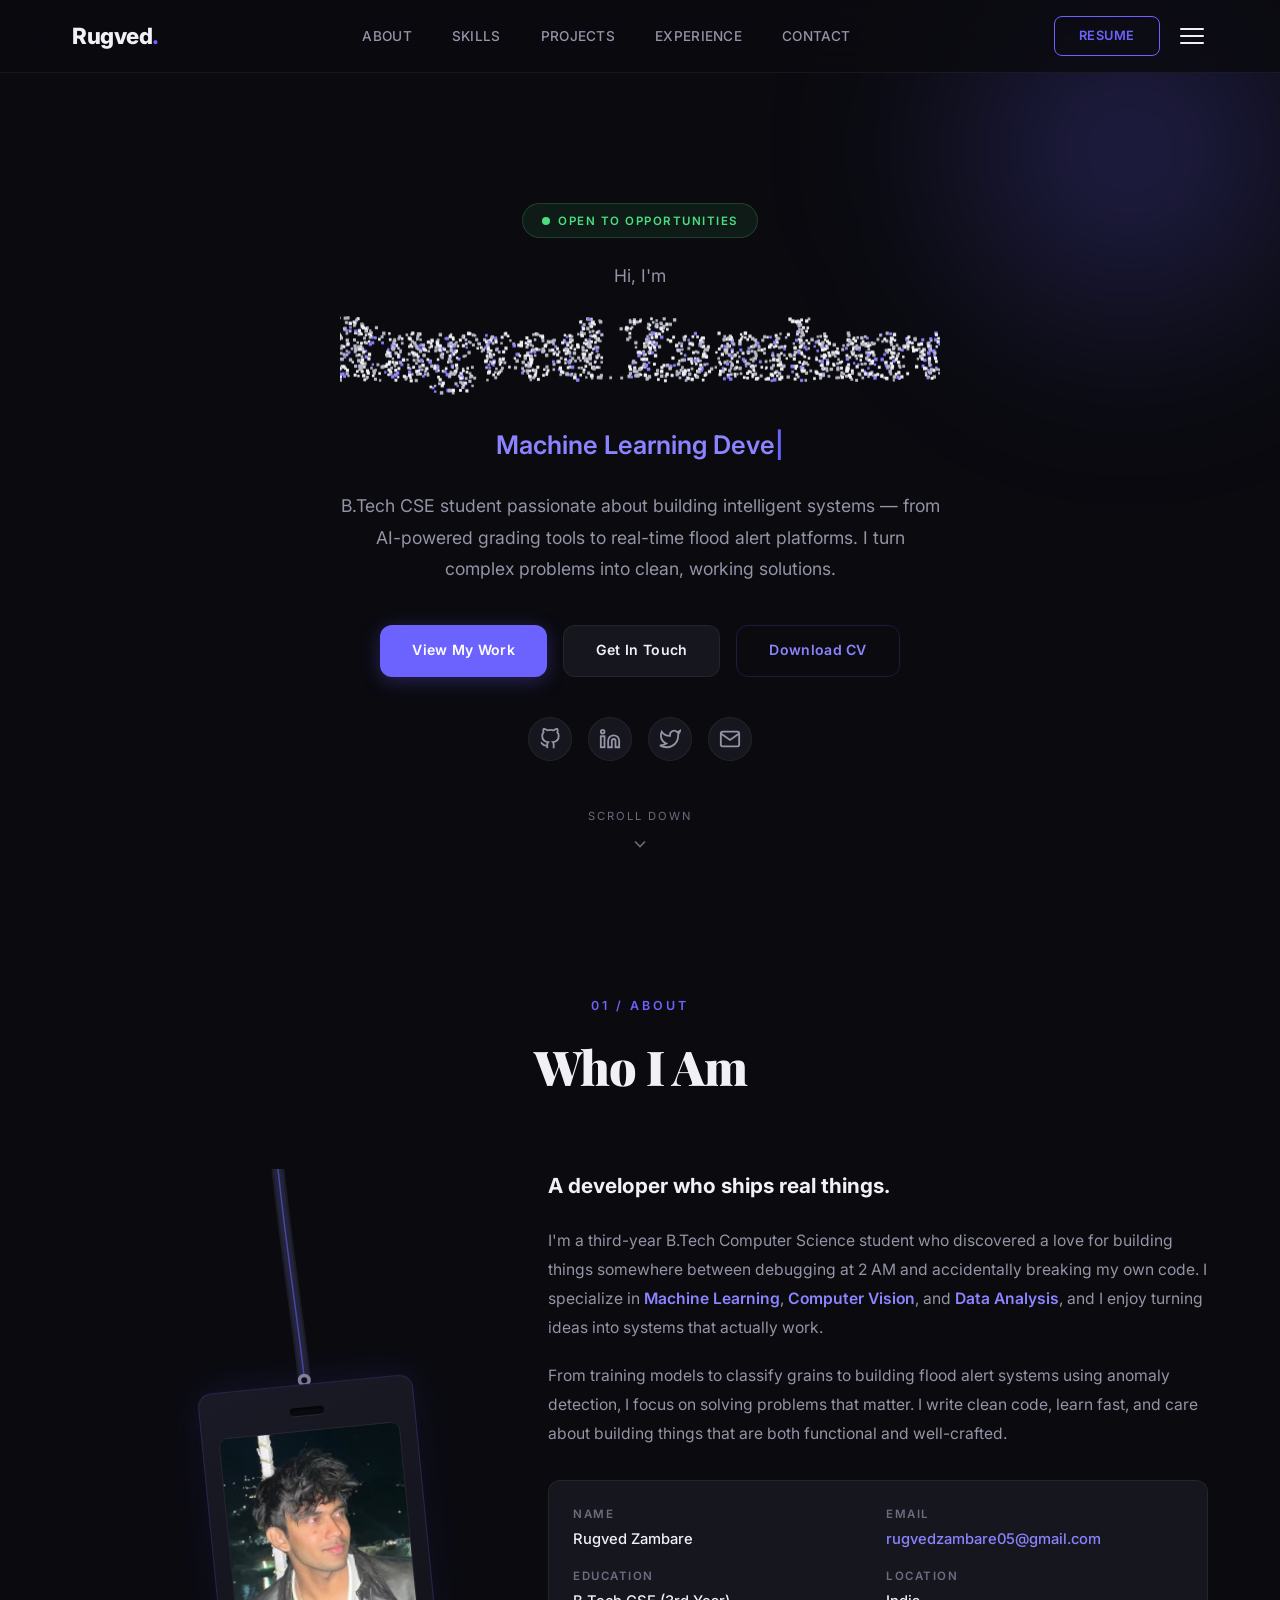
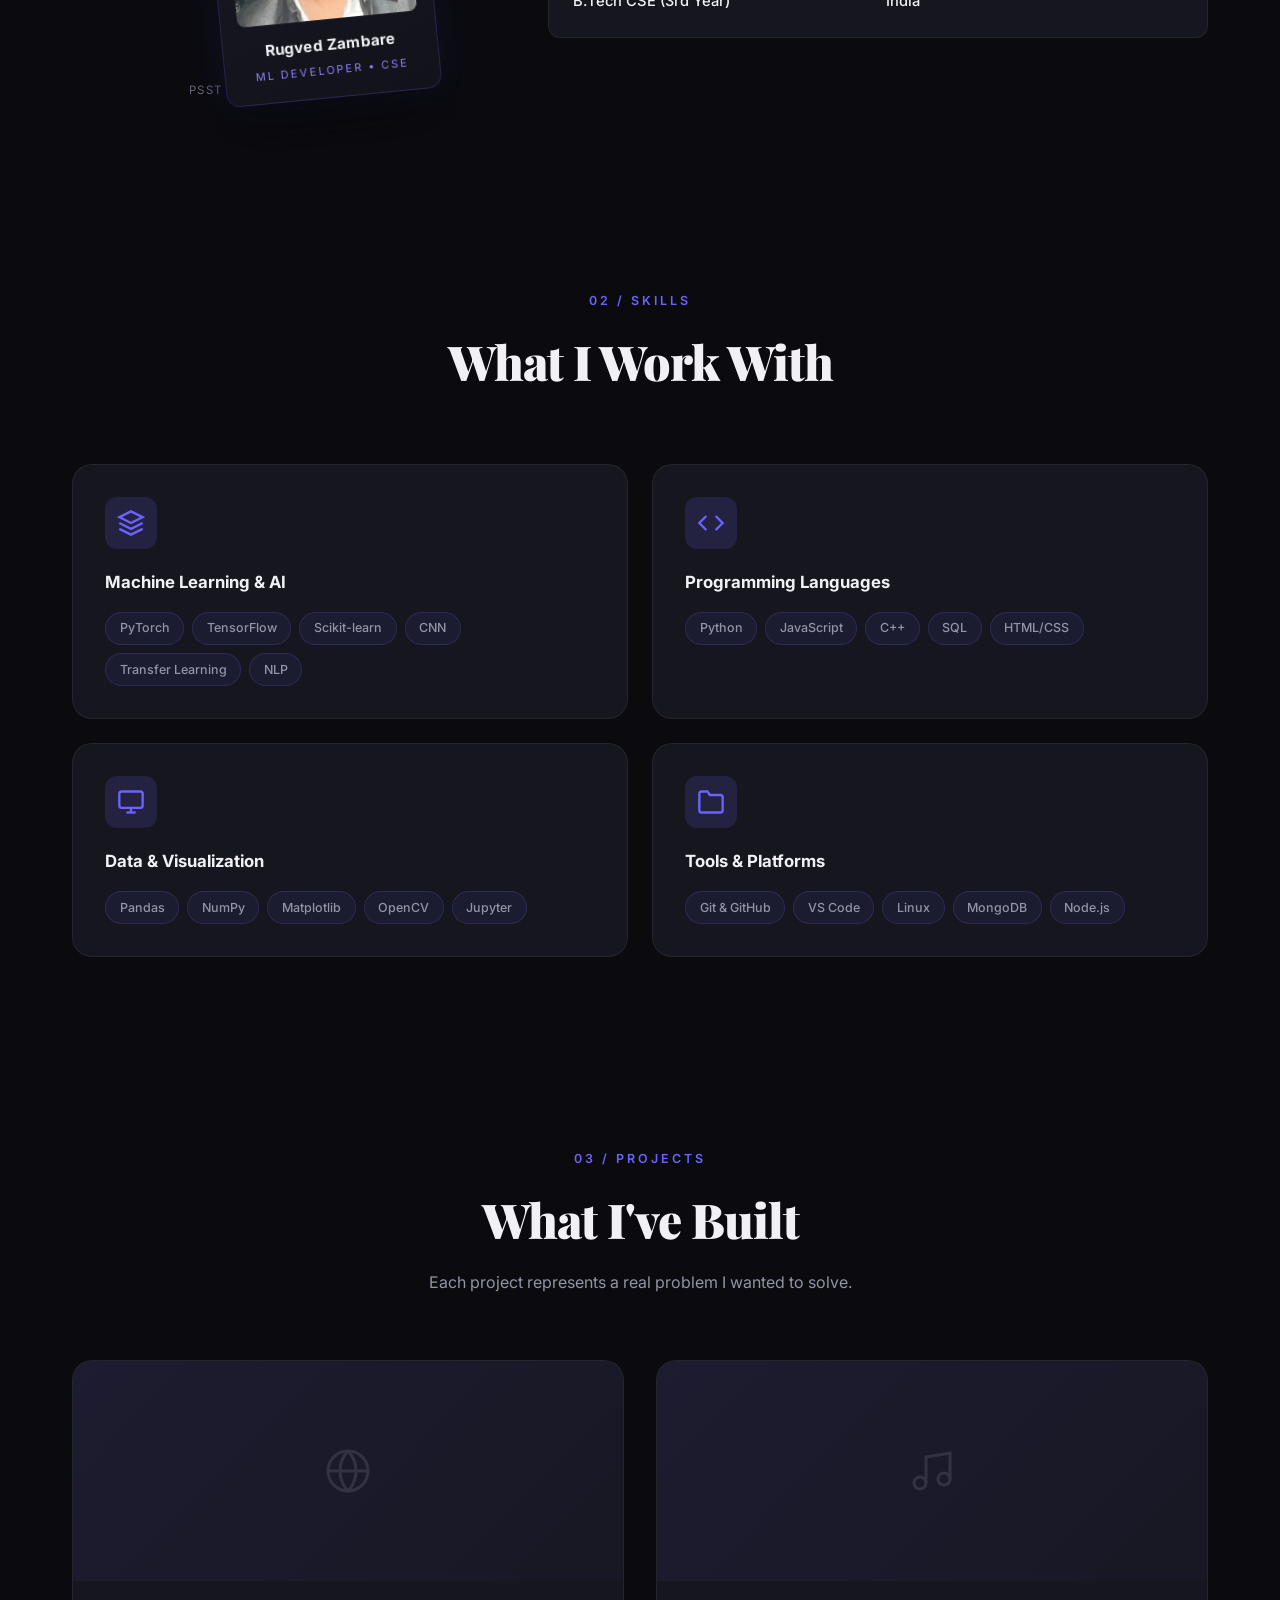
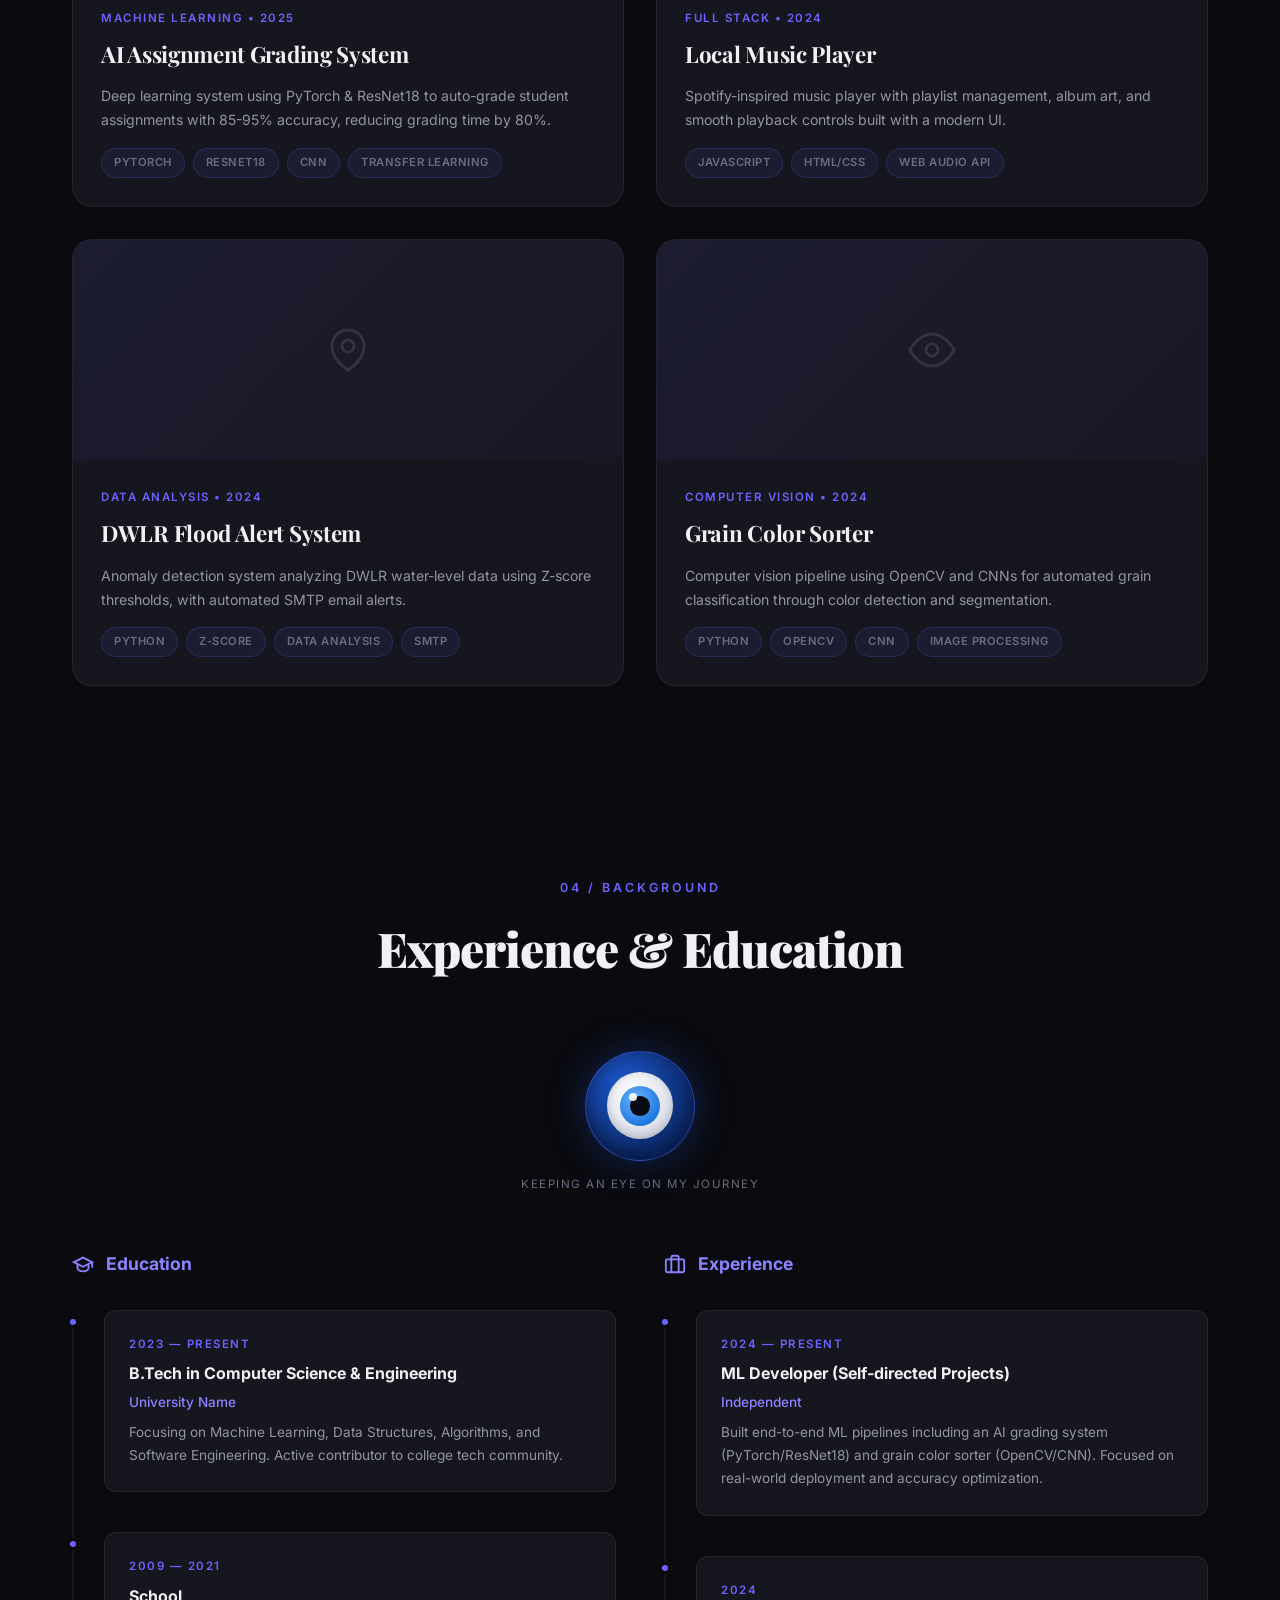
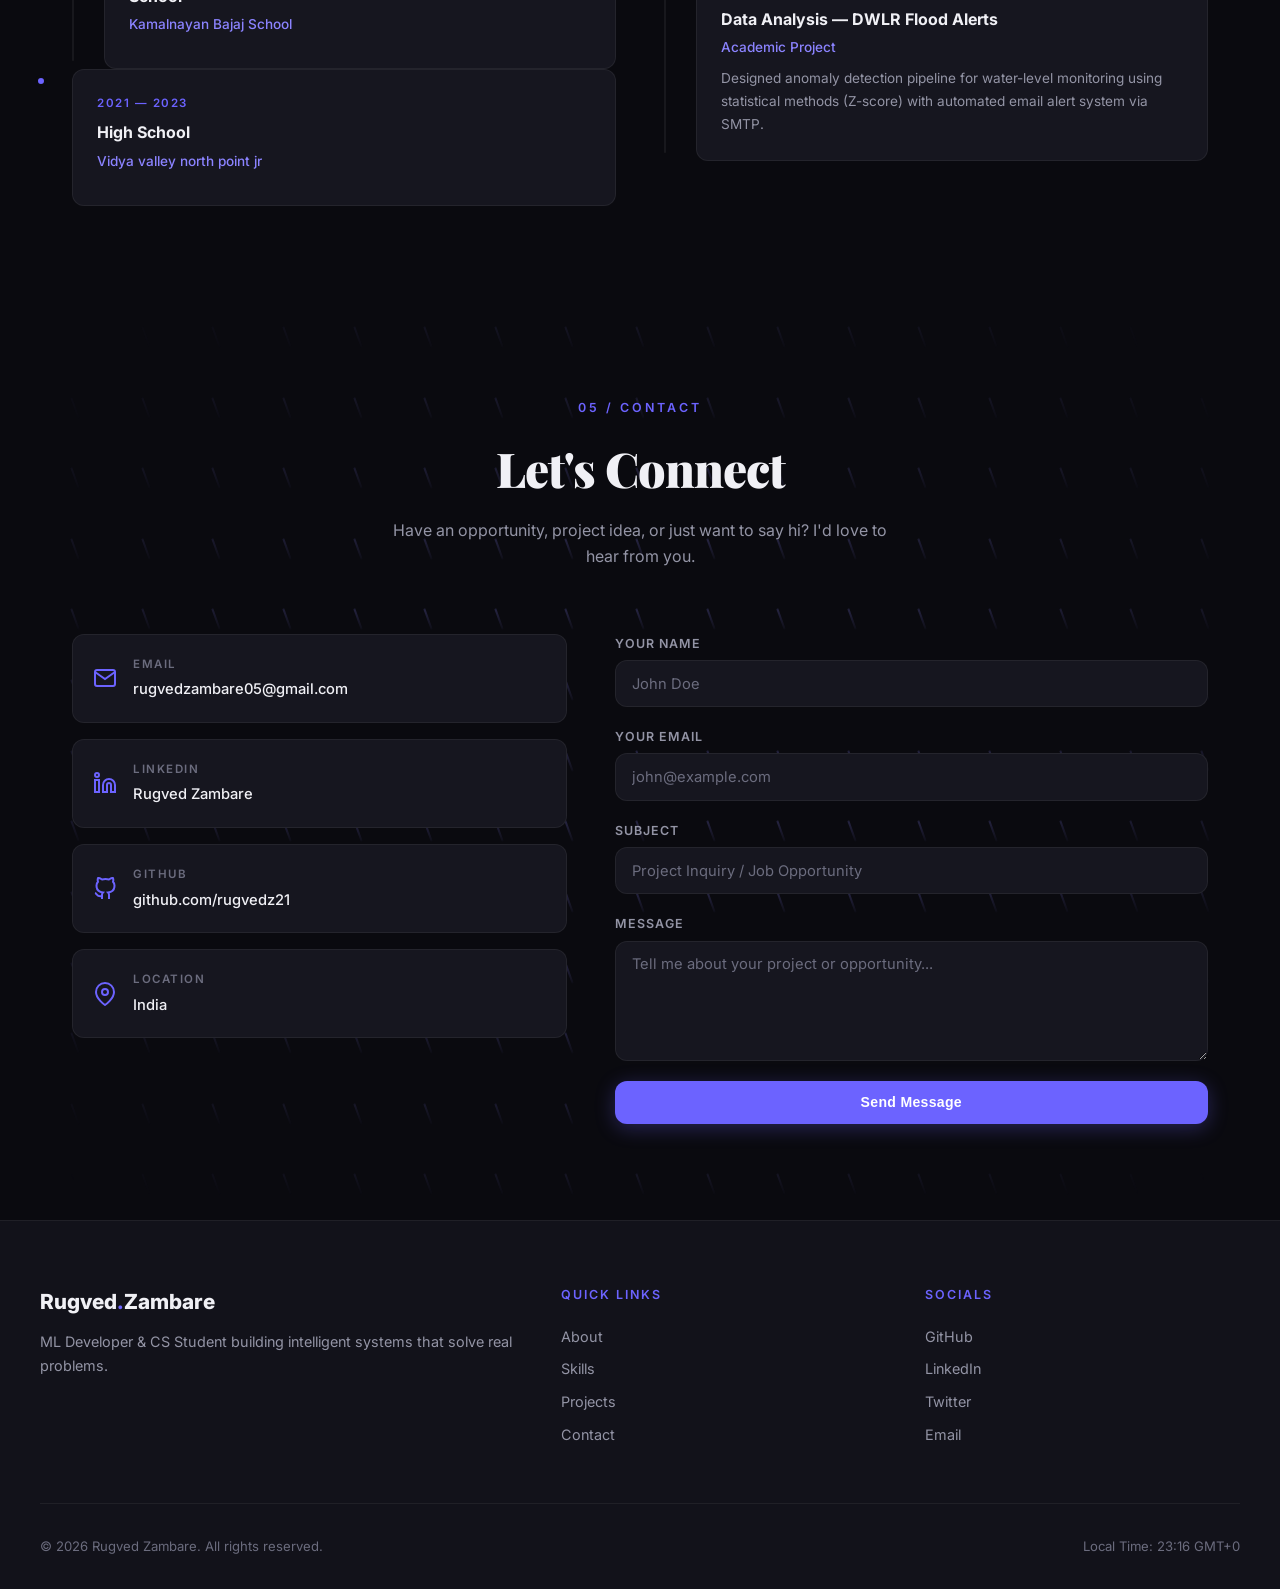
==== commit ddb43388: "Add interactive UI effects: particle typography, magnet lines, lanyard badge, evil eye, infinite men" ====
--- a/index.html
+++ b/index.html
@@ -35,7 +35,7 @@
       </ul>
       <div class="nav-right">
         <a href="resume.pdf" class="resume-btn" target="_blank" download>Resume</a>
-        <button class="hamburger" id="hamburger" onclick="toggleMobileMenu()" aria-label="Toggle menu">
+        <button class="hamburger" id="hamburger" onclick="toggleInfiniteMenu()" aria-label="Toggle menu">
           <span></span>
           <span></span>
           <span></span>
@@ -52,7 +52,10 @@
         <span>Open to opportunities</span>
       </div>
       <p class="hero-greeting">Hi, I'm</p>
-      <h1>Rugved Zambare</h1>
+      <div class="particle-title">
+        <canvas id="particleCanvas" aria-hidden="true"></canvas>
+        <h1 class="sr-only">Rugved Zambare</h1>
+      </div>
       <h2 class="hero-role">
         <span id="typed-text"></span><span class="cursor">|</span>
       </h2>
@@ -96,9 +99,18 @@
 
     <div class="about-grid">
       <div class="about-image">
-        <div class="about-image-wrapper">
-          <img src="images/Profile.jpg" alt="Rugved Zambare">
-        </div>
+        <div class="lanyard-scene" id="lanyardScene">
+          <canvas id="lanyardCanvas" aria-hidden="true"></canvas>
+          <div class="lanyard-card" id="lanyardCard">
+            <div class="lanyard-hole"></div>
+            <img src="images/Profile.jpg" alt="Rugved Zambare" draggable="false">
+            <div class="lanyard-card-info">
+              <strong>Rugved Zambare</strong>
+              <span>ML Developer &bull; CSE</span>
+            </div>
+          </div>
+        </div>
+        <p class="lanyard-hint">psst &mdash; grab the badge</p>
       </div>
 
       <div class="about-content">
@@ -294,6 +306,19 @@
     <div class="section-header">
       <div class="section-label">04 / Background</div>
       <h2 class="section-title">Experience & Education</h2>
+    </div>
+
+    <div class="evil-eye-wrap" aria-hidden="true">
+      <div class="evil-eye" id="evilEye">
+        <div class="ee-white">
+          <div class="ee-iris" id="evilEyeIris">
+            <div class="ee-pupil"></div>
+            <div class="ee-glint"></div>
+          </div>
+        </div>
+        <div class="ee-lid"></div>
+      </div>
+      <p class="evil-eye-caption">keeping an eye on my journey</p>
     </div>
 
     <div class="timeline-grid">
@@ -364,6 +389,7 @@
 
   <!-- Contact Section -->
   <section class="contact" id="contact">
+    <div class="magnet-lines" id="magnetLines" aria-hidden="true"></div>
     <div class="section-header">
       <div class="section-label">05 / Contact</div>
       <h2 class="section-title">Let's Connect</h2>
@@ -456,6 +482,12 @@
     </div>
   </footer>
 
+  <!-- Infinite Menu Overlay -->
+  <div class="infinite-menu" id="infiniteMenu" aria-hidden="true">
+    <div class="infinite-menu-track" id="infiniteMenuTrack"></div>
+    <div class="infinite-menu-hint">drag or scroll &bull; click to jump</div>
+  </div>
+
   <!-- Project Modal -->
   <div class="modal" id="projectModal">
     <div class="modal-content">
@@ -465,5 +497,6 @@
   </div>
 
   <script src="script.js"></script>
+  <script src="effects.js"></script>
 </body>
 </html>
--- a/styles.css
+++ b/styles.css
@@ -1,20 +1,32 @@
 /* ===================================
-   CREATIVE.DEV PORTFOLIO - STYLES
-   Vintage Modern Portfolio Design
+   RUGVED ZAMBARE - PORTFOLIO STYLES
+   Clean, Professional, Recruiter-Ready
    =================================== */
 
 /* CSS Variables */
 :root {
-  --vintage-dark: #1a0f1e;
-  --vintage-purple: #7f0df2;
-  --vintage-light: #f1f5f9;
-  --vintage-accent: #e6a756;
-  --vintage-muted: #94a3b8;
-  --vintage-border: rgba(127, 13, 242, 0.2);
-}
-
-/* Reset & Base Styles */
-* {
+  --bg-primary: #0a0a0f;
+  --bg-secondary: #12121a;
+  --bg-card: #16161f;
+  --bg-card-hover: #1c1c28;
+  --accent: #6c63ff;
+  --accent-light: #8b83ff;
+  --accent-glow: rgba(108, 99, 255, 0.15);
+  --accent-glow-strong: rgba(108, 99, 255, 0.3);
+  --text-primary: #f0f0f5;
+  --text-secondary: #9394a5;
+  --text-muted: #6b6c7e;
+  --border: rgba(255, 255, 255, 0.06);
+  --border-accent: rgba(108, 99, 255, 0.2);
+  --success: #4ade80;
+  --radius: 12px;
+  --radius-lg: 20px;
+  --transition: 0.3s cubic-bezier(0.4, 0, 0.2, 1);
+  --max-width: 1200px;
+}
+
+/* Reset */
+*, *::before, *::after {
   margin: 0;
   padding: 0;
   box-sizing: border-box;
@@ -22,27 +34,67 @@
 
 html {
   scroll-behavior: smooth;
+  scroll-padding-top: 80px;
 }
 
 body {
-  font-family: 'Inter', sans-serif;
-  background: linear-gradient(180deg, #0a0612 0%, #1a0f1e 50%, #2a1630 100%);
-  color: var(--vintage-light);
+  font-family: 'Inter', -apple-system, BlinkMacSystemFont, sans-serif;
+  background: var(--bg-primary);
+  color: var(--text-primary);
   overflow-x: hidden;
-}
-
-/* Vintage grain effect overlay */
-body::before {
-  content: '';
+  line-height: 1.6;
+  -webkit-font-smoothing: antialiased;
+}
+
+a {
+  color: var(--accent-light);
+  text-decoration: none;
+  transition: color var(--transition);
+}
+
+a:hover {
+  color: var(--accent);
+}
+
+img {
+  max-width: 100%;
+  display: block;
+}
+
+/* ===================================
+   LOADING SCREEN
+   =================================== */
+
+.loading {
   position: fixed;
   top: 0;
   left: 0;
   width: 100%;
   height: 100%;
-  background: url('data:image/svg+xml;utf8,<svg xmlns="http://www.w3.org/2000/svg" width="300" height="300"><filter id="noise"><feTurbulence type="fractalNoise" baseFrequency="0.9" numOctaves="4" stitchTiles="stitch"/></filter><rect width="100%" height="100%" filter="url(%23noise)" opacity="0.05"/></svg>');
+  background: var(--bg-primary);
+  display: flex;
+  align-items: center;
+  justify-content: center;
+  z-index: 99999;
+  transition: opacity 0.5s ease;
+}
+
+.loading.hidden {
+  opacity: 0;
   pointer-events: none;
-  z-index: 9999;
-  opacity: 0.6;
+}
+
+.spinner {
+  width: 48px;
+  height: 48px;
+  border: 3px solid var(--border);
+  border-top-color: var(--accent);
+  border-radius: 50%;
+  animation: spin 0.8s linear infinite;
+}
+
+@keyframes spin {
+  to { transform: rotate(360deg); }
 }
 
 /* ===================================
@@ -55,96 +107,137 @@
   left: 0;
   right: 0;
   z-index: 1000;
-  background: rgba(26, 15, 30, 0.85);
-  backdrop-filter: blur(20px) saturate(180%);
-  border-bottom: 1px solid var(--vintage-border);
-  transition: all 0.3s ease;
+  background: rgba(10, 10, 15, 0.8);
+  backdrop-filter: blur(20px);
+  border-bottom: 1px solid var(--border);
+  transition: all var(--transition);
 }
 
 .nav-container.scrolled {
-  background: rgba(26, 15, 30, 0.95);
-  box-shadow: 0 10px 40px rgba(127, 13, 242, 0.2);
+  background: rgba(10, 10, 15, 0.95);
+  box-shadow: 0 4px 30px rgba(0, 0, 0, 0.3);
 }
 
 nav {
-  max-width: 1400px;
+  max-width: var(--max-width);
   margin: 0 auto;
-  padding: 1.2rem 3rem;
+  padding: 1rem 2rem;
   display: flex;
   justify-content: space-between;
   align-items: center;
 }
 
 .logo {
-  font-size: 1.5rem;
-  font-weight: 700;
-  letter-spacing: -1px;
+  font-size: 1.4rem;
+  font-weight: 800;
+  letter-spacing: -0.5px;
   cursor: pointer;
-  transition: transform 0.3s ease;
+  color: var(--text-primary);
+  transition: transform var(--transition);
 }
 
 .logo:hover {
   transform: scale(1.05);
 }
 
-.logo .accent {
-  color: var(--vintage-purple);
+.accent {
+  color: var(--accent);
 }
 
 .nav-links {
   display: flex;
-  gap: 3rem;
+  gap: 2.5rem;
   list-style: none;
 }
 
 .nav-links a {
-  color: var(--vintage-light);
-  text-decoration: none;
-  font-size: 0.9rem;
-  font-weight: 600;
-  letter-spacing: 0.5px;
+  color: var(--text-secondary);
+  font-size: 0.85rem;
+  font-weight: 500;
+  letter-spacing: 0.3px;
   text-transform: uppercase;
   position: relative;
-  transition: color 0.3s ease;
+  transition: color var(--transition);
 }
 
 .nav-links a::after {
   content: '';
   position: absolute;
-  bottom: -5px;
+  bottom: -4px;
   left: 0;
   width: 0;
   height: 2px;
-  background: linear-gradient(90deg, var(--vintage-purple), var(--vintage-accent));
-  transition: width 0.3s ease;
+  background: var(--accent);
+  transition: width var(--transition);
+  border-radius: 1px;
 }
 
 .nav-links a:hover {
-  color: var(--vintage-purple);
+  color: var(--text-primary);
 }
 
 .nav-links a:hover::after {
   width: 100%;
 }
 
-.hire-btn {
-  padding: 0.7rem 1.8rem;
-  background: linear-gradient(135deg, var(--vintage-purple), #9f1df2);
-  border: none;
-  border-radius: 50px;
-  color: white;
-  font-weight: 700;
-  font-size: 0.85rem;
-  cursor: pointer;
-  transition: all 0.3s ease;
+.nav-right {
+  display: flex;
+  align-items: center;
+  gap: 1rem;
+}
+
+.resume-btn {
+  padding: 0.55rem 1.5rem;
+  background: transparent;
+  border: 1.5px solid var(--accent);
+  border-radius: 8px;
+  color: var(--accent) !important;
+  font-weight: 600;
+  font-size: 0.8rem;
   text-transform: uppercase;
   letter-spacing: 0.5px;
-  box-shadow: 0 4px 15px rgba(127, 13, 242, 0.3);
-}
-
-.hire-btn:hover {
-  transform: translateY(-2px);
-  box-shadow: 0 8px 25px rgba(127, 13, 242, 0.5);
+  transition: all var(--transition);
+  display: inline-block;
+}
+
+.resume-btn:hover {
+  background: var(--accent);
+  color: white !important;
+  transform: translateY(-1px);
+  box-shadow: 0 4px 15px var(--accent-glow-strong);
+}
+
+/* Hamburger */
+.hamburger {
+  display: none;
+  flex-direction: column;
+  gap: 5px;
+  background: none;
+  border: none;
+  cursor: pointer;
+  padding: 4px;
+  z-index: 1001;
+}
+
+.hamburger span {
+  display: block;
+  width: 24px;
+  height: 2px;
+  background: var(--text-primary);
+  transition: all var(--transition);
+  border-radius: 2px;
+}
+
+.hamburger.active span:nth-child(1) {
+  transform: rotate(45deg) translate(5px, 5px);
+}
+
+.hamburger.active span:nth-child(2) {
+  opacity: 0;
+}
+
+.hamburger.active span:nth-child(3) {
+  transform: rotate(-45deg) translate(5px, -5px);
 }
 
 /* ===================================
@@ -163,190 +256,428 @@
 }
 
 .hero::before {
-  content: '';
-  position: absolute;
-  width: 600px;
-  height: 600px;
-  background: radial-gradient(circle, rgba(127, 13, 242, 0.3), transparent 70%);
-  border-radius: 50%;
-  filter: blur(100px);
-  animation: float 20s ease-in-out infinite;
-  top: -200px;
-  left: -200px;
-}
-
-.hero::after {
   content: '';
   position: absolute;
   width: 500px;
   height: 500px;
-  background: radial-gradient(circle, rgba(230, 167, 86, 0.2), transparent 70%);
+  background: radial-gradient(circle, var(--accent-glow-strong), transparent 70%);
   border-radius: 50%;
-  filter: blur(100px);
-  animation: float 15s ease-in-out infinite reverse;
-  bottom: -150px;
-  right: -150px;
-}
-
-@keyframes float {
-  0%, 100% { transform: translate(0, 0) scale(1); }
-  33% { transform: translate(50px, -50px) scale(1.1); }
-  66% { transform: translate(-30px, 30px) scale(0.9); }
+  filter: blur(80px);
+  top: -100px;
+  right: -100px;
+  animation: heroGlow 20s ease-in-out infinite alternate;
+}
+
+@keyframes heroGlow {
+  0% { transform: translate(0, 0) scale(1); opacity: 0.5; }
+  100% { transform: translate(-80px, 80px) scale(1.2); opacity: 0.8; }
+}
+
+.hero-content {
+  max-width: 800px;
+  text-align: center;
+  position: relative;
+  z-index: 2;
 }
 
 .status-badge {
   display: inline-flex;
   align-items: center;
   gap: 8px;
-  padding: 0.5rem 1.2rem;
-  background: rgba(127, 13, 242, 0.1);
-  border: 1px solid var(--vintage-border);
+  padding: 0.45rem 1.2rem;
+  background: rgba(74, 222, 128, 0.08);
+  border: 1px solid rgba(74, 222, 128, 0.2);
   border-radius: 50px;
-  margin-bottom: 2rem;
-  animation: fadeInDown 0.8s ease;
+  margin-bottom: 1.5rem;
+  animation: fadeInDown 0.6s ease;
 }
 
 .status-dot {
   width: 8px;
   height: 8px;
-  background: var(--vintage-purple);
+  background: var(--success);
   border-radius: 50%;
   animation: pulse 2s ease-in-out infinite;
 }
 
 @keyframes pulse {
-  0%, 100% { opacity: 1; transform: scale(1); }
-  50% { opacity: 0.6; transform: scale(1.2); }
+  0%, 100% { opacity: 1; box-shadow: 0 0 0 0 rgba(74, 222, 128, 0.4); }
+  50% { opacity: 0.8; box-shadow: 0 0 0 6px rgba(74, 222, 128, 0); }
 }
 
 .status-badge span {
-  font-size: 0.75rem;
+  font-size: 0.72rem;
   text-transform: uppercase;
-  letter-spacing: 2px;
-  color: var(--vintage-purple);
+  letter-spacing: 1.5px;
+  color: var(--success);
   font-weight: 600;
 }
 
-.hero-content {
-  max-width: 1000px;
-  text-align: center;
-  position: relative;
-  z-index: 2;
+.hero-greeting {
+  font-size: 1.1rem;
+  color: var(--text-secondary);
+  margin-bottom: 0.5rem;
+  animation: fadeInUp 0.6s ease 0.1s both;
 }
 
 .hero h1 {
   font-family: 'Playfair Display', serif;
-  font-size: clamp(3rem, 8vw, 8rem);
+  font-size: clamp(2.8rem, 7vw, 5.5rem);
   line-height: 1.1;
   font-weight: 900;
-  margin-bottom: 1.5rem;
+  margin-bottom: 1rem;
   letter-spacing: -2px;
-  animation: fadeInUp 1s ease;
-  background: linear-gradient(180deg, #ffffff 0%, #d1d5db 100%);
+  animation: fadeInUp 0.8s ease 0.2s both;
+  background: linear-gradient(180deg, #ffffff 30%, #a0a0b0 100%);
   -webkit-background-clip: text;
   -webkit-text-fill-color: transparent;
   background-clip: text;
 }
 
-.hero h1 .accent {
-  background: linear-gradient(135deg, var(--vintage-purple), var(--vintage-accent));
-  -webkit-background-clip: text;
-  -webkit-text-fill-color: transparent;
-  background-clip: text;
-  font-style: italic;
+.hero-role {
+  font-size: clamp(1.1rem, 2.5vw, 1.6rem);
+  color: var(--accent-light);
+  font-weight: 600;
+  margin-bottom: 1.5rem;
+  min-height: 2rem;
+  animation: fadeInUp 0.8s ease 0.3s both;
+}
+
+.cursor {
+  animation: blink 1s step-end infinite;
+  color: var(--accent);
+}
+
+@keyframes blink {
+  50% { opacity: 0; }
 }
 
 .hero-subtitle {
-  font-size: clamp(1rem, 2vw, 1.3rem);
-  color: var(--vintage-muted);
-  max-width: 700px;
-  margin: 0 auto 3rem;
+  font-size: clamp(0.95rem, 1.5vw, 1.1rem);
+  color: var(--text-secondary);
+  max-width: 600px;
+  margin: 0 auto 2.5rem;
   line-height: 1.8;
-  animation: fadeInUp 1.2s ease;
+  animation: fadeInUp 0.8s ease 0.4s both;
 }
 
 .cta-buttons {
   display: flex;
-  gap: 1.5rem;
+  gap: 1rem;
   justify-content: center;
   flex-wrap: wrap;
-  animation: fadeInUp 1.4s ease;
+  animation: fadeInUp 0.8s ease 0.5s both;
+  margin-bottom: 2.5rem;
 }
 
 .btn {
-  padding: 1rem 2.5rem;
-  border-radius: 12px;
-  font-weight: 700;
-  font-size: 0.95rem;
-  text-transform: uppercase;
-  letter-spacing: 1px;
+  padding: 0.85rem 2rem;
+  border-radius: var(--radius);
+  font-weight: 600;
+  font-size: 0.88rem;
   cursor: pointer;
-  transition: all 0.3s ease;
+  transition: all var(--transition);
   border: none;
   text-decoration: none;
-  display: inline-block;
+  display: inline-flex;
+  align-items: center;
+  justify-content: center;
+  letter-spacing: 0.3px;
 }
 
 .btn-primary {
-  background: linear-gradient(135deg, var(--vintage-purple), #9f1df2);
+  background: var(--accent);
   color: white;
-  box-shadow: 0 10px 30px rgba(127, 13, 242, 0.4);
+  box-shadow: 0 4px 20px var(--accent-glow-strong);
 }
 
 .btn-primary:hover {
+  background: var(--accent-light);
+  color: white;
+  transform: translateY(-2px);
+  box-shadow: 0 8px 30px var(--accent-glow-strong);
+}
+
+.btn-secondary {
+  background: var(--bg-card);
+  color: var(--text-primary);
+  border: 1px solid var(--border);
+}
+
+.btn-secondary:hover {
+  border-color: var(--accent);
+  color: var(--accent-light);
+  transform: translateY(-2px);
+}
+
+.btn-outline {
+  background: transparent;
+  color: var(--accent-light);
+  border: 1.5px solid var(--border-accent);
+}
+
+.btn-outline:hover {
+  background: var(--accent-glow);
+  color: var(--accent-light);
+  transform: translateY(-2px);
+}
+
+.btn-full {
+  width: 100%;
+}
+
+.hero-socials {
+  display: flex;
+  gap: 1rem;
+  justify-content: center;
+  animation: fadeInUp 0.8s ease 0.6s both;
+}
+
+.hero-socials a {
+  width: 44px;
+  height: 44px;
+  border-radius: 50%;
+  background: var(--bg-card);
+  border: 1px solid var(--border);
+  display: flex;
+  align-items: center;
+  justify-content: center;
+  color: var(--text-secondary);
+  transition: all var(--transition);
+}
+
+.hero-socials a:hover {
+  background: var(--accent);
+  border-color: var(--accent);
+  color: white;
   transform: translateY(-3px);
-  box-shadow: 0 15px 40px rgba(127, 13, 242, 0.6);
-}
-
-.btn-secondary {
-  background: transparent;
-  color: var(--vintage-light);
-  border: 2px solid var(--vintage-border);
-}
-
-.btn-secondary:hover {
-  border-color: var(--vintage-purple);
-  color: var(--vintage-purple);
-  transform: translateY(-3px);
+  box-shadow: 0 6px 20px var(--accent-glow-strong);
 }
 
 .scroll-indicator {
   position: absolute;
-  bottom: 3rem;
+  bottom: 2.5rem;
   left: 50%;
   transform: translateX(-50%);
-  color: var(--vintage-muted);
-  font-size: 0.8rem;
+  display: flex;
+  flex-direction: column;
+  align-items: center;
+  gap: 0.5rem;
+  color: var(--text-muted);
+  font-size: 0.7rem;
   text-transform: uppercase;
   letter-spacing: 2px;
-  animation: bounce 2s ease-in-out infinite;
-}
-
-@keyframes bounce {
-  0%, 100% { transform: translate(-50%, 0); }
-  50% { transform: translate(-50%, 10px); }
+}
+
+.scroll-arrow {
+  animation: scrollBounce 2s ease-in-out infinite;
+}
+
+@keyframes scrollBounce {
+  0%, 100% { transform: translateY(0); }
+  50% { transform: translateY(6px); }
 }
 
 @keyframes fadeInUp {
-  from {
-    opacity: 0;
-    transform: translateY(30px);
-  }
-  to {
-    opacity: 1;
-    transform: translateY(0);
-  }
+  from { opacity: 0; transform: translateY(25px); }
+  to { opacity: 1; transform: translateY(0); }
 }
 
 @keyframes fadeInDown {
-  from {
-    opacity: 0;
-    transform: translateY(-30px);
-  }
-  to {
-    opacity: 1;
-    transform: translateY(0);
-  }
+  from { opacity: 0; transform: translateY(-20px); }
+  to { opacity: 1; transform: translateY(0); }
+}
+
+/* ===================================
+   SECTION COMMON
+   =================================== */
+
+.section-header {
+  text-align: center;
+  margin-bottom: 4rem;
+}
+
+.section-label {
+  font-size: 0.78rem;
+  color: var(--accent);
+  text-transform: uppercase;
+  letter-spacing: 3px;
+  font-weight: 600;
+  margin-bottom: 0.75rem;
+}
+
+.section-title {
+  font-family: 'Playfair Display', serif;
+  font-size: clamp(2rem, 4vw, 3rem);
+  font-weight: 900;
+  margin-bottom: 0.75rem;
+  letter-spacing: -1px;
+}
+
+.section-subtitle {
+  color: var(--text-secondary);
+  font-size: 1rem;
+  max-width: 500px;
+  margin: 0 auto;
+}
+
+/* ===================================
+   ABOUT SECTION
+   =================================== */
+
+.about {
+  padding: 6rem 2rem;
+  max-width: var(--max-width);
+  margin: 0 auto;
+}
+
+.about-grid {
+  display: grid;
+  grid-template-columns: 1fr 1.6fr;
+  gap: 4rem;
+  align-items: start;
+}
+
+.about-image-wrapper {
+  width: 100%;
+  aspect-ratio: 3/4;
+  border-radius: var(--radius-lg);
+  overflow: hidden;
+  border: 2px solid var(--border);
+  background: var(--bg-card);
+  position: relative;
+}
+
+.about-image-wrapper img {
+  width: 100%;
+  height: 100%;
+  object-fit: cover;
+}
+
+.about-content h3 {
+  font-size: 1.3rem;
+  font-weight: 700;
+  margin-bottom: 1.5rem;
+  color: var(--text-primary);
+}
+
+.about-text {
+  color: var(--text-secondary);
+  line-height: 1.85;
+  margin-bottom: 1.2rem;
+  font-size: 0.98rem;
+}
+
+.about-text strong {
+  color: var(--accent-light);
+  font-weight: 600;
+}
+
+.about-details {
+  display: grid;
+  grid-template-columns: 1fr 1fr;
+  gap: 1rem;
+  margin-top: 2rem;
+  padding: 1.5rem;
+  background: var(--bg-card);
+  border-radius: var(--radius);
+  border: 1px solid var(--border);
+}
+
+.detail-item {
+  display: flex;
+  flex-direction: column;
+  gap: 0.25rem;
+}
+
+.detail-label {
+  font-size: 0.72rem;
+  color: var(--text-muted);
+  text-transform: uppercase;
+  letter-spacing: 1.5px;
+  font-weight: 600;
+}
+
+.detail-value {
+  font-size: 0.92rem;
+  color: var(--text-primary);
+  font-weight: 500;
+}
+
+.detail-value a {
+  color: var(--accent-light);
+}
+
+/* ===================================
+   SKILLS SECTION
+   =================================== */
+
+.skills {
+  padding: 6rem 2rem;
+  max-width: var(--max-width);
+  margin: 0 auto;
+}
+
+.skills-grid {
+  display: grid;
+  grid-template-columns: repeat(2, 1fr);
+  gap: 1.5rem;
+}
+
+.skill-category {
+  background: var(--bg-card);
+  border: 1px solid var(--border);
+  border-radius: var(--radius-lg);
+  padding: 2rem;
+  transition: all var(--transition);
+}
+
+.skill-category:hover {
+  border-color: var(--border-accent);
+  background: var(--bg-card-hover);
+  transform: translateY(-4px);
+  box-shadow: 0 10px 40px rgba(0, 0, 0, 0.2);
+}
+
+.skill-category-icon {
+  width: 52px;
+  height: 52px;
+  border-radius: var(--radius);
+  background: var(--accent-glow);
+  display: flex;
+  align-items: center;
+  justify-content: center;
+  color: var(--accent);
+  margin-bottom: 1.25rem;
+}
+
+.skill-category h3 {
+  font-size: 1.05rem;
+  font-weight: 700;
+  margin-bottom: 1rem;
+  color: var(--text-primary);
+}
+
+.skill-tags {
+  display: flex;
+  flex-wrap: wrap;
+  gap: 0.5rem;
+}
+
+.skill-tag {
+  padding: 0.35rem 0.85rem;
+  background: rgba(108, 99, 255, 0.08);
+  border: 1px solid var(--border-accent);
+  border-radius: 50px;
+  font-size: 0.78rem;
+  font-weight: 500;
+  color: var(--text-secondary);
+  transition: all var(--transition);
+}
+
+.skill-category:hover .skill-tag {
+  background: rgba(108, 99, 255, 0.12);
+  color: var(--accent-light);
 }
 
 /* ===================================
@@ -354,64 +685,37 @@
    =================================== */
 
 .portfolio {
-  padding: 8rem 3rem;
-  max-width: 1400px;
+  padding: 6rem 2rem;
+  max-width: var(--max-width);
   margin: 0 auto;
-}
-
-.section-header {
-  text-align: center;
-  margin-bottom: 5rem;
-}
-
-.section-label {
-  font-size: 0.85rem;
-  color: var(--vintage-purple);
-  text-transform: uppercase;
-  letter-spacing: 3px;
-  font-weight: 700;
-  margin-bottom: 1rem;
-}
-
-.section-title {
-  font-family: 'Playfair Display', serif;
-  font-size: clamp(2.5rem, 5vw, 4rem);
-  font-weight: 900;
-  margin-bottom: 1rem;
-  letter-spacing: -1px;
-}
-
-.section-subtitle {
-  color: var(--vintage-muted);
-  font-size: 1.1rem;
 }
 
 .projects-grid {
   display: grid;
-  grid-template-columns: repeat(auto-fit, minmax(400px, 1fr));
-  gap: 3rem;
-  margin-bottom: 4rem;
+  grid-template-columns: repeat(2, 1fr);
+  gap: 2rem;
 }
 
 .project-card {
   position: relative;
-  border-radius: 20px;
+  border-radius: var(--radius-lg);
   overflow: hidden;
   cursor: pointer;
-  transition: all 0.5s cubic-bezier(0.4, 0, 0.2, 1);
-  background: rgba(30, 20, 40, 0.5);
-  border: 1px solid var(--vintage-border);
+  transition: all 0.4s cubic-bezier(0.4, 0, 0.2, 1);
+  background: var(--bg-card);
+  border: 1px solid var(--border);
 }
 
 .project-card:hover {
-  transform: translateY(-10px);
-  box-shadow: 0 20px 60px rgba(127, 13, 242, 0.3);
+  transform: translateY(-6px);
+  border-color: var(--border-accent);
+  box-shadow: 0 20px 50px rgba(0, 0, 0, 0.3);
 }
 
 .project-image {
   width: 100%;
-  height: 400px;
-  background: linear-gradient(135deg, rgba(127, 13, 242, 0.2), rgba(230, 167, 86, 0.2));
+  height: 220px;
+  background: linear-gradient(135deg, rgba(108, 99, 255, 0.08), rgba(108, 99, 255, 0.02));
   position: relative;
   overflow: hidden;
   display: flex;
@@ -427,267 +731,289 @@
 }
 
 .project-card:hover .project-image img {
-  transform: scale(1.1);
+  transform: scale(1.05);
 }
 
 .image-placeholder {
   width: 100%;
   height: 100%;
   display: flex;
-  flex-direction: column;
   align-items: center;
   justify-content: center;
-  color: var(--vintage-muted);
-  font-size: 0.9rem;
+  color: var(--text-muted);
+}
+
+.image-placeholder svg {
+  width: 48px;
+  height: 48px;
+  opacity: 0.3;
+}
+
+.project-content {
+  padding: 1.75rem;
+}
+
+.project-meta {
+  font-size: 0.72rem;
+  color: var(--accent);
   text-transform: uppercase;
-  letter-spacing: 2px;
-}
-
-.image-placeholder svg {
-  width: 80px;
-  height: 80px;
-  margin-bottom: 1rem;
-  opacity: 0.5;
-}
-
-.project-content {
-  padding: 2rem;
-}
-
-.project-meta {
-  font-size: 0.75rem;
-  color: var(--vintage-purple);
-  text-transform: uppercase;
-  letter-spacing: 2px;
-  font-weight: 700;
-  margin-bottom: 1rem;
+  letter-spacing: 1.5px;
+  font-weight: 600;
+  margin-bottom: 0.6rem;
 }
 
 .project-title {
   font-family: 'Playfair Display', serif;
-  font-size: 1.8rem;
+  font-size: 1.4rem;
   font-weight: 700;
+  margin-bottom: 0.75rem;
+  letter-spacing: -0.3px;
+  color: var(--text-primary);
+}
+
+.project-desc {
+  font-size: 0.88rem;
+  color: var(--text-secondary);
+  line-height: 1.7;
   margin-bottom: 1rem;
-  letter-spacing: -0.5px;
 }
 
 .project-tags {
   display: flex;
-  gap: 0.8rem;
+  gap: 0.5rem;
   flex-wrap: wrap;
 }
 
 .tag {
-  padding: 0.4rem 1rem;
-  background: rgba(127, 13, 242, 0.15);
-  border: 1px solid var(--vintage-border);
+  padding: 0.3rem 0.75rem;
+  background: rgba(108, 99, 255, 0.08);
+  border: 1px solid var(--border-accent);
   border-radius: 50px;
-  font-size: 0.75rem;
+  font-size: 0.7rem;
+  text-transform: uppercase;
+  letter-spacing: 0.5px;
+  font-weight: 600;
+  color: var(--text-muted);
+}
+
+/* ===================================
+   EXPERIENCE & EDUCATION
+   =================================== */
+
+.experience {
+  padding: 6rem 2rem;
+  max-width: var(--max-width);
+  margin: 0 auto;
+}
+
+.timeline-grid {
+  display: grid;
+  grid-template-columns: 1fr 1fr;
+  gap: 3rem;
+}
+
+.timeline-heading {
+  display: flex;
+  align-items: center;
+  gap: 0.75rem;
+  font-size: 1.1rem;
+  font-weight: 700;
+  margin-bottom: 2rem;
+  color: var(--accent-light);
+}
+
+.timeline {
+  position: relative;
+  padding-left: 2rem;
+}
+
+.timeline::before {
+  content: '';
+  position: absolute;
+  left: 0;
+  top: 8px;
+  bottom: 8px;
+  width: 2px;
+  background: var(--border);
+  border-radius: 1px;
+}
+
+.timeline-item {
+  position: relative;
+  margin-bottom: 2.5rem;
+}
+
+.timeline-item:last-child {
+  margin-bottom: 0;
+}
+
+.timeline-dot {
+  position: absolute;
+  left: -2rem;
+  top: 6px;
+  width: 12px;
+  height: 12px;
+  border-radius: 50%;
+  background: var(--accent);
+  border: 3px solid var(--bg-primary);
+  transform: translateX(-5px);
+  z-index: 1;
+}
+
+.timeline-content {
+  background: var(--bg-card);
+  border: 1px solid var(--border);
+  border-radius: var(--radius);
+  padding: 1.5rem;
+  transition: all var(--transition);
+}
+
+.timeline-content:hover {
+  border-color: var(--border-accent);
+  transform: translateX(4px);
+}
+
+.timeline-date {
+  font-size: 0.72rem;
+  color: var(--accent);
+  text-transform: uppercase;
+  letter-spacing: 1.5px;
+  font-weight: 600;
+  margin-bottom: 0.5rem;
+}
+
+.timeline-content h4 {
+  font-size: 1rem;
+  font-weight: 700;
+  margin-bottom: 0.3rem;
+  color: var(--text-primary);
+}
+
+.timeline-place {
+  font-size: 0.85rem;
+  color: var(--accent-light);
+  margin-bottom: 0.5rem;
+  font-weight: 500;
+}
+
+.timeline-desc {
+  font-size: 0.85rem;
+  color: var(--text-secondary);
+  line-height: 1.7;
+}
+
+/* ===================================
+   CONTACT SECTION
+   =================================== */
+
+.contact {
+  padding: 6rem 2rem;
+  max-width: var(--max-width);
+  margin: 0 auto;
+}
+
+.contact-grid {
+  display: grid;
+  grid-template-columns: 1fr 1.2fr;
+  gap: 3rem;
+  align-items: start;
+}
+
+.contact-info {
+  display: flex;
+  flex-direction: column;
+  gap: 1rem;
+}
+
+.contact-card {
+  display: flex;
+  align-items: center;
+  gap: 1rem;
+  padding: 1.25rem;
+  background: var(--bg-card);
+  border: 1px solid var(--border);
+  border-radius: var(--radius);
+  transition: all var(--transition);
+}
+
+.contact-card:hover {
+  border-color: var(--border-accent);
+  transform: translateX(4px);
+}
+
+.contact-card svg {
+  color: var(--accent);
+  flex-shrink: 0;
+}
+
+.contact-card h4 {
+  font-size: 0.72rem;
+  color: var(--text-muted);
+  text-transform: uppercase;
+  letter-spacing: 1.5px;
+  font-weight: 600;
+  margin-bottom: 0.2rem;
+}
+
+.contact-card a,
+.contact-card span {
+  font-size: 0.92rem;
+  color: var(--text-primary);
+  font-weight: 500;
+}
+
+.contact-card a:hover {
+  color: var(--accent-light);
+}
+
+/* Contact Form */
+.contact-form {
+  display: flex;
+  flex-direction: column;
+  gap: 1.25rem;
+}
+
+.form-group {
+  display: flex;
+  flex-direction: column;
+  gap: 0.4rem;
+}
+
+.form-group label {
+  font-size: 0.78rem;
+  color: var(--text-secondary);
   text-transform: uppercase;
   letter-spacing: 1px;
   font-weight: 600;
 }
 
-/* ===================================
-   ABOUT SECTION
-   =================================== */
-
-.about {
-  padding: 8rem 3rem;
-  max-width: 1400px;
-  margin: 0 auto;
-}
-
-.about-grid {
-  display: grid;
-  grid-template-columns: 1fr 1.5fr;
-  gap: 5rem;
-  align-items: center;
-}
-
-.about-image {
-  position: relative;
-}
-
-.about-image-wrapper {
-  width: 100%;
-  height: 500px;
-  border-radius: 20px;
-  overflow: hidden;
-  border: 3px solid var(--vintage-border);
-  background: linear-gradient(135deg, rgba(127, 13, 242, 0.3), rgba(230, 167, 86, 0.3));
-  position: relative;
-  display: flex;
-  align-items: center;
-  justify-content: center;
-}
-
-.about-image-wrapper img {
-  width: 100%;
-  height: 100%;
-  object-fit: cover;
-}
-
-.about-content h3 {
-  font-size: 0.9rem;
-  color: var(--vintage-purple);
-  text-transform: uppercase;
-  letter-spacing: 3px;
-  font-weight: 700;
-  margin-bottom: 1rem;
-}
-
-.about-content h2 {
-  font-family: 'Playfair Display', serif;
-  font-size: clamp(2rem, 4vw, 3.5rem);
-  line-height: 1.2;
-  margin-bottom: 2rem;
-  font-weight: 900;
-}
-
-.about-text {
-  color: var(--vintage-muted);
-  line-height: 1.9;
-  margin-bottom: 1.5rem;
-  font-size: 1.05rem;
-}
-
-.stats {
-  display: grid;
-  grid-template-columns: repeat(2, 1fr);
-  gap: 2rem;
-  margin: 3rem 0;
-  padding: 2rem 0;
-  border-top: 1px solid var(--vintage-border);
-  border-bottom: 1px solid var(--vintage-border);
-}
-
-.stat-item h4 {
-  font-family: 'Playfair Display', serif;
-  font-size: 3rem;
-  color: var(--vintage-light);
-  margin-bottom: 0.5rem;
-  font-weight: 700;
-}
-
-.stat-item p {
-  color: var(--vintage-muted);
-  text-transform: uppercase;
-  font-size: 0.85rem;
-  letter-spacing: 2px;
-}
-
-.social-links {
-  display: flex;
-  gap: 1rem;
-  margin-top: 2rem;
-}
-
-.social-link {
-  width: 50px;
-  height: 50px;
-  border-radius: 50%;
-  background: rgba(127, 13, 242, 0.1);
-  border: 1px solid var(--vintage-border);
-  display: flex;
-  align-items: center;
-  justify-content: center;
-  transition: all 0.3s ease;
-  text-decoration: none;
-  color: var(--vintage-light);
-}
-
-.social-link:hover {
-  background: var(--vintage-purple);
-  transform: translateY(-5px);
-  box-shadow: 0 10px 25px rgba(127, 13, 242, 0.4);
-}
-
-/* ===================================
-   CTA SECTION
-   =================================== */
-
-.cta-section {
-  padding: 8rem 3rem;
-  text-align: center;
-  position: relative;
-  overflow: hidden;
-}
-
-.cta-section::before {
-  content: '';
-  position: absolute;
-  top: 0;
-  left: 0;
-  right: 0;
-  bottom: 0;
-  background: 
-    repeating-linear-gradient(
-      90deg,
-      transparent,
-      transparent 50px,
-      rgba(127, 13, 242, 0.03) 50px,
-      rgba(127, 13, 242, 0.03) 51px
-    ),
-    repeating-linear-gradient(
-      0deg,
-      transparent,
-      transparent 50px,
-      rgba(127, 13, 242, 0.03) 50px,
-      rgba(127, 13, 242, 0.03) 51px
-    );
-  opacity: 0.5;
-}
-
-.cta-marquee {
-  font-family: 'Playfair Display', serif;
-  font-size: 1.5rem;
-  color: rgba(127, 13, 242, 0.2);
-  text-transform: uppercase;
-  letter-spacing: 20px;
-  margin-bottom: 3rem;
-  font-weight: 700;
-  white-space: nowrap;
-  overflow: hidden;
-}
-
-.cta-marquee-inner {
-  display: inline-block;
-  animation: marquee 20s linear infinite;
-}
-
-@keyframes marquee {
-  0% { transform: translateX(0); }
-  100% { transform: translateX(-50%); }
-}
-
-.cta-content {
-  position: relative;
-  z-index: 2;
-  max-width: 900px;
-  margin: 0 auto;
-}
-
-.cta-content h2 {
-  font-family: 'Playfair Display', serif;
-  font-size: clamp(2.5rem, 5vw, 5rem);
-  line-height: 1.2;
-  margin-bottom: 1.5rem;
-  font-weight: 900;
-}
-
-.cta-content h2 .accent {
-  background: linear-gradient(135deg, var(--vintage-purple), var(--vintage-accent));
-  -webkit-background-clip: text;
-  -webkit-text-fill-color: transparent;
-  background-clip: text;
-  font-style: italic;
-}
-
-.cta-content p {
-  color: var(--vintage-muted);
-  font-size: 1.2rem;
-  margin-bottom: 3rem;
+.form-group input,
+.form-group textarea {
+  padding: 0.85rem 1rem;
+  background: var(--bg-card);
+  border: 1px solid var(--border);
+  border-radius: var(--radius);
+  color: var(--text-primary);
+  font-family: inherit;
+  font-size: 0.92rem;
+  transition: all var(--transition);
+  outline: none;
+}
+
+.form-group input::placeholder,
+.form-group textarea::placeholder {
+  color: var(--text-muted);
+}
+
+.form-group input:focus,
+.form-group textarea:focus {
+  border-color: var(--accent);
+  box-shadow: 0 0 0 3px var(--accent-glow);
+}
+
+.form-group textarea {
+  resize: vertical;
+  min-height: 120px;
 }
 
 /* ===================================
@@ -695,40 +1021,39 @@
    =================================== */
 
 footer {
-  padding: 4rem 3rem 2rem;
-  border-top: 1px solid var(--vintage-border);
-  background: rgba(20, 10, 25, 0.5);
+  padding: 4rem 2rem 2rem;
+  border-top: 1px solid var(--border);
+  background: var(--bg-secondary);
 }
 
 .footer-content {
-  max-width: 1400px;
+  max-width: var(--max-width);
   margin: 0 auto;
   display: grid;
   grid-template-columns: 1.5fr 1fr 1fr;
-  gap: 4rem;
+  gap: 3rem;
   margin-bottom: 3rem;
 }
 
 .footer-brand h3 {
-  font-size: 1.5rem;
-  margin-bottom: 1rem;
-}
-
-.footer-brand h3 .accent {
-  color: var(--vintage-purple);
+  font-size: 1.3rem;
+  font-weight: 800;
+  margin-bottom: 0.75rem;
 }
 
 .footer-brand p {
-  color: var(--vintage-muted);
-  line-height: 1.8;
+  color: var(--text-secondary);
+  font-size: 0.9rem;
+  line-height: 1.7;
 }
 
 .footer-links h4 {
-  font-size: 0.9rem;
+  font-size: 0.78rem;
   text-transform: uppercase;
   letter-spacing: 2px;
-  margin-bottom: 1.5rem;
-  color: var(--vintage-purple);
+  margin-bottom: 1.25rem;
+  color: var(--accent);
+  font-weight: 600;
 }
 
 .footer-links ul {
@@ -736,27 +1061,27 @@
 }
 
 .footer-links a {
-  color: var(--vintage-muted);
-  text-decoration: none;
+  color: var(--text-secondary);
   display: block;
-  margin-bottom: 0.8rem;
-  transition: color 0.3s ease;
+  margin-bottom: 0.6rem;
+  font-size: 0.9rem;
+  transition: color var(--transition);
 }
 
 .footer-links a:hover {
-  color: var(--vintage-light);
+  color: var(--text-primary);
 }
 
 .footer-bottom {
-  max-width: 1400px;
+  max-width: var(--max-width);
   margin: 0 auto;
   padding-top: 2rem;
-  border-top: 1px solid var(--vintage-border);
+  border-top: 1px solid var(--border);
   display: flex;
   justify-content: space-between;
   align-items: center;
-  color: var(--vintage-muted);
-  font-size: 0.9rem;
+  color: var(--text-muted);
+  font-size: 0.82rem;
 }
 
 /* ===================================
@@ -769,7 +1094,7 @@
   left: 0;
   width: 100%;
   height: 100%;
-  background: rgba(0, 0, 0, 0.9);
+  background: rgba(0, 0, 0, 0.85);
   backdrop-filter: blur(10px);
   z-index: 10000;
   display: none;
@@ -783,184 +1108,580 @@
 }
 
 .modal-content {
-  background: var(--vintage-dark);
-  border: 1px solid var(--vintage-border);
-  border-radius: 20px;
-  max-width: 900px;
+  background: var(--bg-secondary);
+  border: 1px solid var(--border);
+  border-radius: var(--radius-lg);
+  max-width: 700px;
   width: 100%;
-  max-height: 90vh;
+  max-height: 85vh;
   overflow-y: auto;
   position: relative;
-  padding: 3rem;
-  animation: modalSlideIn 0.3s ease;
-}
-
-@keyframes modalSlideIn {
-  from {
-    opacity: 0;
-    transform: translateY(-50px);
-  }
-  to {
-    opacity: 1;
-    transform: translateY(0);
-  }
+  padding: 2.5rem;
+  animation: modalIn 0.3s ease;
+}
+
+@keyframes modalIn {
+  from { opacity: 0; transform: translateY(-30px) scale(0.98); }
+  to { opacity: 1; transform: translateY(0) scale(1); }
 }
 
 .modal-close {
   position: absolute;
-  top: 1.5rem;
-  right: 1.5rem;
-  width: 40px;
-  height: 40px;
+  top: 1.25rem;
+  right: 1.25rem;
+  width: 36px;
+  height: 36px;
   border-radius: 50%;
-  background: rgba(127, 13, 242, 0.2);
-  border: none;
+  background: var(--bg-card);
+  border: 1px solid var(--border);
+  color: var(--text-secondary);
+  font-size: 1.3rem;
+  cursor: pointer;
+  transition: all var(--transition);
+  display: flex;
+  align-items: center;
+  justify-content: center;
+}
+
+.modal-close:hover {
+  background: var(--accent);
   color: white;
-  font-size: 1.5rem;
-  cursor: pointer;
-  transition: all 0.3s ease;
-}
-
-.modal-close:hover {
-  background: var(--vintage-purple);
-  transform: rotate(90deg);
-}
-
-.modal-image {
-  width: 100%;
-  height: 400px;
-  border-radius: 15px;
-  margin-bottom: 2rem;
-  background: linear-gradient(135deg, rgba(127, 13, 242, 0.2), rgba(230, 167, 86, 0.2));
-  display: flex;
-  align-items: center;
-  justify-content: center;
-  overflow: hidden;
-}
-
-.modal-image img {
-  width: 100%;
-  height: 100%;
-  object-fit: cover;
-  border-radius: 15px;
+  border-color: var(--accent);
 }
 
 /* ===================================
-   LOADING SCREEN
+   SCROLL ANIMATIONS
    =================================== */
 
-.loading {
-  position: fixed;
-  top: 0;
-  left: 0;
-  width: 100%;
-  height: 100%;
-  background: var(--vintage-dark);
-  display: flex;
-  align-items: center;
-  justify-content: center;
-  z-index: 99999;
-  transition: opacity 0.5s ease;
-}
-
-.loading.hidden {
+.fade-in {
   opacity: 0;
-  pointer-events: none;
-}
-
-.spinner {
-  width: 60px;
-  height: 60px;
-  border: 4px solid rgba(127, 13, 242, 0.2);
-  border-top-color: var(--vintage-purple);
-  border-radius: 50%;
-  animation: spin 1s linear infinite;
-}
-
-@keyframes spin {
-  to { transform: rotate(360deg); }
+  transform: translateY(25px);
+  transition: opacity 0.6s ease, transform 0.6s ease;
+}
+
+.fade-in.visible {
+  opacity: 1;
+  transform: translateY(0);
 }
 
 /* ===================================
    RESPONSIVE DESIGN
    =================================== */
 
-@media (max-width: 900px) {
+@media (max-width: 1024px) {
+  .about-grid {
+    grid-template-columns: 1fr 1.4fr;
+    gap: 3rem;
+  }
+
+  .timeline-grid {
+    grid-template-columns: 1fr;
+    gap: 3rem;
+  }
+}
+
+@media (max-width: 768px) {
+  /* Nav */
+  .nav-links {
+    position: fixed;
+    top: 0;
+    right: -100%;
+    width: 280px;
+    height: 100vh;
+    background: var(--bg-secondary);
+    flex-direction: column;
+    padding: 5rem 2rem 2rem;
+    gap: 1.5rem;
+    transition: right var(--transition);
+    border-left: 1px solid var(--border);
+    box-shadow: -10px 0 40px rgba(0, 0, 0, 0.3);
+  }
+
+  .nav-links.mobile-active {
+    right: 0;
+  }
+
+  .hamburger {
+    display: flex;
+  }
+
+  /* Hero */
+  .hero {
+    padding: 7rem 1.5rem 3rem;
+  }
+
+  .hero h1 {
+    font-size: 2.5rem;
+  }
+
+  .cta-buttons {
+    flex-direction: column;
+    align-items: center;
+  }
+
+  .btn {
+    width: 100%;
+    max-width: 280px;
+  }
+
+  /* About */
+  .about {
+    padding: 4rem 1.5rem;
+  }
+
   .about-grid {
     grid-template-columns: 1fr;
-    gap: 3rem;
-  }
-
+    gap: 2.5rem;
+  }
+
+  .about-image-wrapper {
+    max-width: 300px;
+    margin: 0 auto;
+  }
+
+  .about-details {
+    grid-template-columns: 1fr;
+  }
+
+  /* Skills */
+  .skills {
+    padding: 4rem 1.5rem;
+  }
+
+  .skills-grid {
+    grid-template-columns: 1fr;
+  }
+
+  /* Projects */
+  .portfolio {
+    padding: 4rem 1.5rem;
+  }
+
+  .projects-grid {
+    grid-template-columns: 1fr;
+  }
+
+  /* Experience */
+  .experience {
+    padding: 4rem 1.5rem;
+  }
+
+  /* Contact */
+  .contact {
+    padding: 4rem 1.5rem;
+  }
+
+  .contact-grid {
+    grid-template-columns: 1fr;
+    gap: 2rem;
+  }
+
+  /* Footer */
   .footer-content {
     grid-template-columns: 1fr;
-    gap: 3rem;
-  }
-
-  .projects-grid {
-    grid-template-columns: repeat(auto-fit, minmax(350px, 1fr));
-  }
-}
-
-@media (max-width: 768px) {
-  nav {
-    padding: 1rem 1.5rem;
-  }
-
-  .nav-links {
-    display: none;
-  }
-
-  .projects-grid {
-    grid-template-columns: 1fr;
-  }
-
-  .stats {
-    grid-template-columns: 1fr;
-  }
-
-  .cta-buttons {
-    flex-direction: column;
-  }
-
-  .btn {
-    width: 100%;
-  }
-
-  .hero {
-    padding: 6rem 1.5rem 3rem;
-  }
-
-  .portfolio,
-  .about,
-  .cta-section {
-    padding: 4rem 1.5rem;
+    gap: 2rem;
   }
 
   .footer-bottom {
     flex-direction: column;
-    gap: 1rem;
+    gap: 0.75rem;
     text-align: center;
   }
 
+  /* Modal */
   .modal-content {
-    padding: 2rem;
+    padding: 1.75rem;
+  }
+
+  .section-title {
+    font-size: 1.8rem;
   }
 }
 
 @media (max-width: 480px) {
+  nav {
+    padding: 0.85rem 1rem;
+  }
+
+  .logo {
+    font-size: 1.2rem;
+  }
+
+  .resume-btn {
+    padding: 0.45rem 1rem;
+    font-size: 0.72rem;
+  }
+
   .hero h1 {
-    font-size: 2.5rem;
-  }
-
-  .section-title {
     font-size: 2rem;
+    letter-spacing: -1px;
+  }
+
+  .hero-role {
+    font-size: 1rem;
   }
 
   .project-image {
-    height: 300px;
-  }
-
-  .about-image-wrapper {
-    height: 400px;
-  }
-}+    height: 180px;
+  }
+
+  .project-title {
+    font-size: 1.2rem;
+  }
+}
+
+/* ===================================
+   UI EFFECTS
+   =================================== */
+
+.sr-only {
+  position: absolute;
+  width: 1px;
+  height: 1px;
+  padding: 0;
+  margin: -1px;
+  overflow: hidden;
+  clip: rect(0, 0, 0, 0);
+  white-space: nowrap;
+  border: 0;
+}
+
+/* --- 1. Particle Typography (hero) --- */
+
+.particle-title {
+  margin-bottom: 1rem;
+  animation: fadeInUp 0.8s ease 0.2s both;
+}
+
+.particle-title canvas {
+  display: block;
+  margin: 0 auto;
+  max-width: 100%;
+}
+
+/* --- 2. Magnet Lines (contact bg) --- */
+
+.contact {
+  position: relative;
+  overflow: hidden;
+}
+
+.contact > *:not(.magnet-lines) {
+  position: relative;
+  z-index: 1;
+}
+
+.magnet-lines {
+  position: absolute;
+  inset: 0;
+  display: grid;
+  grid-template-columns: repeat(var(--ml-cols, 14), 1fr);
+  grid-template-rows: repeat(var(--ml-rows, 10), 1fr);
+  pointer-events: none;
+  z-index: 0;
+  -webkit-mask-image: radial-gradient(ellipse 90% 80% at 50% 50%, black 30%, transparent 78%);
+  mask-image: radial-gradient(ellipse 90% 80% at 50% 50%, black 30%, transparent 78%);
+}
+
+.ml-cell {
+  display: flex;
+  align-items: center;
+  justify-content: center;
+}
+
+.ml-line {
+  display: block;
+  width: 2px;
+  height: 22px;
+  border-radius: 2px;
+  background: linear-gradient(180deg, var(--accent-light), rgba(139, 131, 255, 0.15));
+  opacity: 0.22;
+  will-change: transform;
+}
+
+/* --- 3. Lanyard (about badge) --- */
+
+.lanyard-scene {
+  position: relative;
+  width: 100%;
+  height: 500px;
+  touch-action: none;
+}
+
+.lanyard-scene canvas {
+  position: absolute;
+  inset: 0;
+  pointer-events: none;
+}
+
+.lanyard-card {
+  position: absolute;
+  top: 0;
+  left: 0;
+  width: 216px;
+  transform-origin: 50% 0;
+  background: linear-gradient(160deg, #1a1a26, #12121a);
+  border: 1px solid var(--border-accent);
+  border-radius: 14px;
+  padding: 1.4rem 1rem 1.1rem;
+  box-shadow: 0 20px 50px rgba(0, 0, 0, 0.5), 0 0 40px var(--accent-glow);
+  cursor: grab;
+  user-select: none;
+  -webkit-user-select: none;
+  will-change: transform;
+}
+
+.lanyard-card.grabbing {
+  cursor: grabbing;
+}
+
+.lanyard-hole {
+  width: 34px;
+  height: 8px;
+  border-radius: 5px;
+  background: var(--bg-primary);
+  box-shadow: inset 0 1px 3px rgba(0, 0, 0, 0.9), 0 1px 0 rgba(255, 255, 255, 0.06);
+  margin: 0 auto 0.9rem;
+}
+
+.lanyard-card img {
+  width: 100%;
+  aspect-ratio: 1 / 1.05;
+  object-fit: cover;
+  border-radius: 9px;
+  border: 1px solid var(--border);
+  pointer-events: none;
+}
+
+.lanyard-card-info {
+  text-align: center;
+  margin-top: 0.85rem;
+}
+
+.lanyard-card-info strong {
+  display: block;
+  font-size: 0.95rem;
+  font-weight: 700;
+  letter-spacing: 0.2px;
+}
+
+.lanyard-card-info span {
+  display: block;
+  font-size: 0.68rem;
+  text-transform: uppercase;
+  letter-spacing: 2px;
+  color: var(--accent-light);
+  margin-top: 0.25rem;
+}
+
+.lanyard-hint {
+  text-align: center;
+  font-size: 0.72rem;
+  color: var(--text-muted);
+  letter-spacing: 1.5px;
+  text-transform: uppercase;
+  margin-top: 0.75rem;
+}
+
+/* --- 4. Evil Eye (experience) --- */
+
+.evil-eye-wrap {
+  display: flex;
+  flex-direction: column;
+  align-items: center;
+  gap: 0.9rem;
+  margin: 0 auto 3.5rem;
+}
+
+.evil-eye {
+  position: relative;
+  width: 110px;
+  height: 110px;
+  border-radius: 50%;
+  background: radial-gradient(circle at 35% 30%, #1c55c9, #0b2a6b 70%);
+  border: 1px solid rgba(108, 99, 255, 0.35);
+  box-shadow: 0 0 40px rgba(28, 85, 201, 0.35), inset 0 -6px 18px rgba(0, 0, 0, 0.4);
+  display: flex;
+  align-items: center;
+  justify-content: center;
+  overflow: hidden;
+}
+
+.ee-white {
+  width: 62%;
+  height: 62%;
+  border-radius: 50%;
+  background: radial-gradient(circle at 40% 35%, #ffffff, #d8dce8 75%);
+  display: flex;
+  align-items: center;
+  justify-content: center;
+  box-shadow: inset 0 -3px 8px rgba(0, 0, 0, 0.18);
+}
+
+.ee-iris {
+  position: relative;
+  width: 60%;
+  height: 60%;
+  border-radius: 50%;
+  background: radial-gradient(circle at 40% 35%, #6db4ff, #1f7ae0 70%);
+  display: flex;
+  align-items: center;
+  justify-content: center;
+  will-change: transform;
+}
+
+.ee-pupil {
+  width: 48%;
+  height: 48%;
+  border-radius: 50%;
+  background: #0a0a14;
+}
+
+.ee-glint {
+  position: absolute;
+  top: 18%;
+  left: 22%;
+  width: 20%;
+  height: 20%;
+  border-radius: 50%;
+  background: rgba(255, 255, 255, 0.9);
+}
+
+.ee-lid {
+  position: absolute;
+  inset: -2px;
+  border-radius: 50%;
+  background: var(--bg-primary);
+  transform: scaleY(0);
+  transition: transform 0.11s ease-in-out;
+  pointer-events: none;
+}
+
+.evil-eye.blinking .ee-lid {
+  transform: scaleY(1);
+}
+
+.evil-eye-caption {
+  font-size: 0.72rem;
+  color: var(--text-muted);
+  letter-spacing: 1.5px;
+  text-transform: uppercase;
+}
+
+/* --- 5. Infinite Menu --- */
+
+.hamburger {
+  display: flex;
+}
+
+.infinite-menu {
+  position: fixed;
+  inset: 0;
+  z-index: 950;
+  background: rgba(10, 10, 15, 0.88);
+  backdrop-filter: blur(18px);
+  -webkit-backdrop-filter: blur(18px);
+  opacity: 0;
+  visibility: hidden;
+  transition: opacity 0.35s ease, visibility 0.35s ease;
+  touch-action: none;
+  overflow: hidden;
+  cursor: grab;
+}
+
+.infinite-menu.open {
+  opacity: 1;
+  visibility: visible;
+}
+
+.infinite-menu:active {
+  cursor: grabbing;
+}
+
+.infinite-menu-track {
+  position: absolute;
+  inset: 0;
+}
+
+.im-item {
+  position: absolute;
+  top: 0;
+  left: 0;
+  right: 0;
+  display: flex;
+  align-items: center;
+  justify-content: center;
+  gap: 1.2rem;
+  background: none;
+  border: none;
+  cursor: pointer;
+  will-change: transform, opacity;
+  visibility: hidden;
+}
+
+.im-num {
+  font-family: 'Inter', sans-serif;
+  font-size: 0.75rem;
+  font-weight: 600;
+  letter-spacing: 3px;
+  color: var(--text-muted);
+  transition: color 0.2s ease;
+}
+
+.im-label {
+  font-family: 'Playfair Display', serif;
+  font-size: clamp(2rem, 6vw, 3.8rem);
+  font-weight: 900;
+  letter-spacing: -1px;
+  line-height: 1;
+  color: transparent;
+  -webkit-text-stroke: 1px rgba(240, 240, 245, 0.35);
+  transition: color 0.2s ease, -webkit-text-stroke-color 0.2s ease;
+}
+
+.im-item.im-active .im-label {
+  color: var(--text-primary);
+  -webkit-text-stroke-color: transparent;
+  text-shadow: 0 0 45px var(--accent-glow-strong);
+}
+
+.im-item.im-active .im-num {
+  color: var(--accent-light);
+}
+
+.infinite-menu-hint {
+  position: absolute;
+  bottom: 2rem;
+  left: 0;
+  right: 0;
+  text-align: center;
+  font-size: 0.7rem;
+  letter-spacing: 2px;
+  text-transform: uppercase;
+  color: var(--text-muted);
+  pointer-events: none;
+}
+
+/* --- Effects: responsive & reduced motion --- */
+
+@media (max-width: 768px) {
+  .lanyard-scene {
+    height: 430px;
+  }
+
+  .lanyard-card {
+    width: 190px;
+  }
+
+  .evil-eye {
+    width: 90px;
+    height: 90px;
+  }
+}
+
+@media (prefers-reduced-motion: reduce) {
+  .lanyard-hint,
+  .infinite-menu-hint {
+    display: none;
+  }
+}
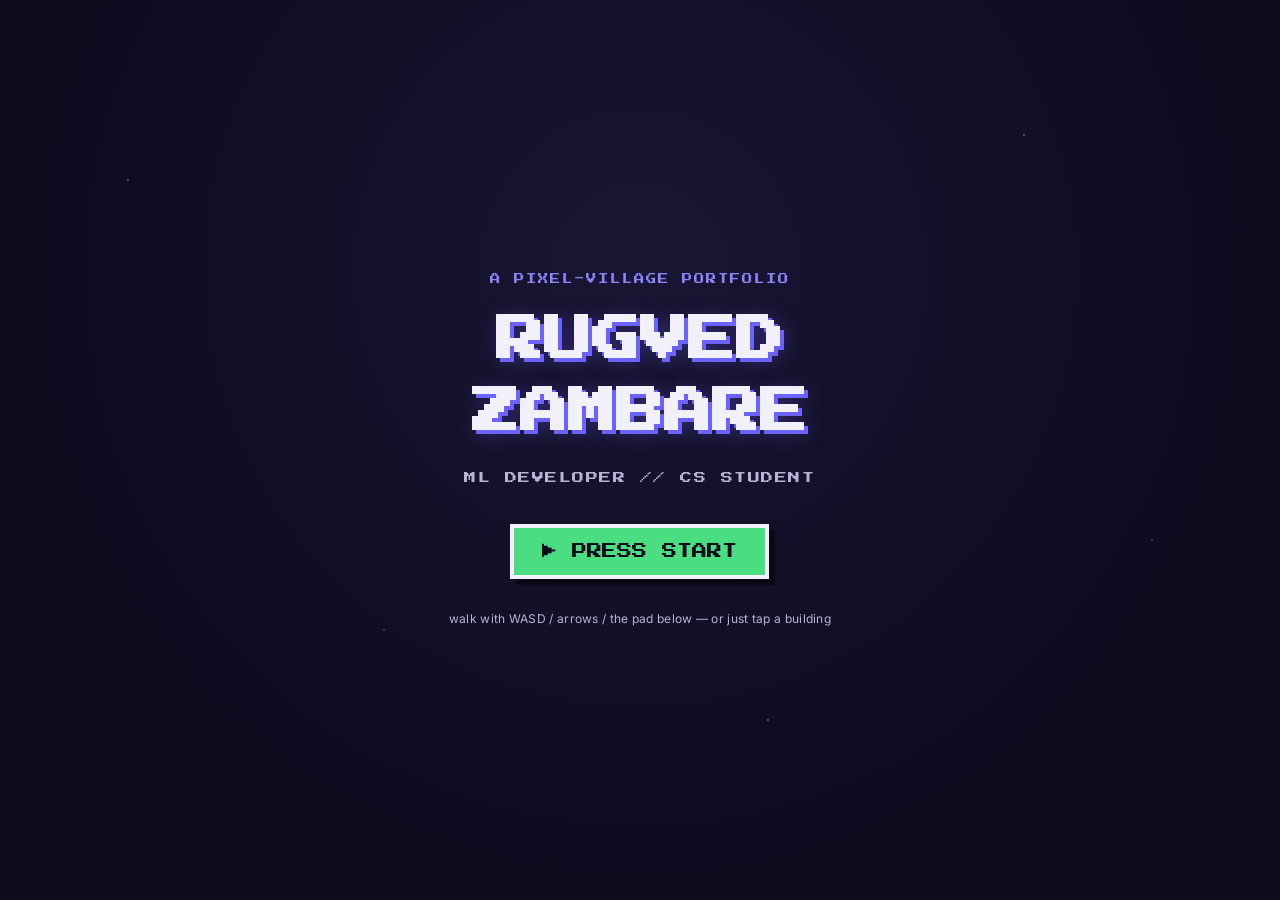
==== commit b8bb44d3: "Rebuild portfolio as an explorable pixel-village game Replace the effects-based single-page site wit" ====
--- a/index.html
+++ b/index.html
@@ -1,502 +1,398 @@
 <!DOCTYPE html>
 <html lang="en">
 <head>
-  <meta charset="UTF-8">
-  <meta name="viewport" content="width=device-width, initial-scale=1.0">
-  <title>Rugved Zambare | ML Developer & CS Student</title>
-  <meta name="description" content="Rugved Zambare - Machine Learning Developer and Computer Science student specializing in AI systems, computer vision, and full-stack development.">
-  <meta name="keywords" content="Rugved Zambare, Machine Learning, Python, Developer, Portfolio, Computer Science">
-  <meta property="og:title" content="Rugved Zambare | ML Developer & CS Student">
-  <meta property="og:description" content="Machine Learning Developer specializing in AI systems, computer vision, and data-driven solutions.">
-  <meta property="og:type" content="website">
-  <link rel="preconnect" href="https://fonts.googleapis.com">
-  <link rel="preconnect" href="https://fonts.gstatic.com" crossorigin>
-  <link href="https://fonts.googleapis.com/css2?family=Inter:wght@300;400;500;600;700;800;900&family=Playfair+Display:wght@400;700;900&display=swap" rel="stylesheet">
-  <link rel="stylesheet" href="styles.css">
+<meta charset="UTF-8">
+<meta name="viewport" content="width=device-width, initial-scale=1.0, maximum-scale=1.0, viewport-fit=cover">
+<meta name="theme-color" content="#0d0b1e">
+<title>Rugved Zambare | ML Developer &mdash; Explore My World</title>
+<meta name="description" content="Rugved Zambare - Machine Learning Developer and CS student. An interactive pixel-art open world portfolio: walk around, click on buildings, learn about my projects, skills and experience.">
+<meta name="keywords" content="Rugved Zambare, Machine Learning, Python, Developer, Portfolio, Computer Science">
+<meta property="og:title" content="Rugved Zambare | ML Developer">
+<meta property="og:description" content="An interactive pixel-art open world portfolio. Walk around and click to explore.">
+<meta property="og:type" content="website">
+<link rel="preconnect" href="https://fonts.googleapis.com">
+<link rel="preconnect" href="https://fonts.gstatic.com" crossorigin>
+<link href="https://fonts.googleapis.com/css2?family=Press+Start+2P&family=Inter:wght@400;500;600;700;800;900&display=swap" rel="stylesheet">
+<link rel="stylesheet" href="styles.css">
 </head>
 <body>
-  <!-- Loading Screen -->
-  <div class="loading" id="loading">
-    <div class="spinner"></div>
+
+<!-- Scanline / vignette overlay -->
+<div id="scanlines" aria-hidden="true"></div>
+
+<!-- ============ BOOT SCREEN ============ -->
+<div id="bootScreen">
+  <div class="boot-stars" aria-hidden="true"></div>
+  <div class="boot-content">
+    <p class="boot-kicker">A PIXEL-VILLAGE PORTFOLIO</p>
+    <h1 class="boot-logo">RUGVED<br>ZAMBARE</h1>
+    <p class="boot-sub">ML DEVELOPER // CS STUDENT</p>
+    <button id="startBtn" class="press-start" type="button">&#9654; PRESS START</button>
+    <p class="boot-hint">walk with WASD / arrows / the pad below &mdash; or just tap a building</p>
   </div>
-
-  <!-- Navigation -->
-  <div class="nav-container" id="nav">
-    <nav>
-      <div class="logo" onclick="scrollToSection('hero')">
-        Rugved<span class="accent">.</span>
-      </div>
-      <ul class="nav-links" id="navLinks">
-        <li><a href="#" onclick="scrollToSection('about')">About</a></li>
-        <li><a href="#" onclick="scrollToSection('skills')">Skills</a></li>
-        <li><a href="#" onclick="scrollToSection('portfolio')">Projects</a></li>
-        <li><a href="#" onclick="scrollToSection('experience')">Experience</a></li>
-        <li><a href="#" onclick="scrollToSection('contact')">Contact</a></li>
-      </ul>
-      <div class="nav-right">
-        <a href="resume.pdf" class="resume-btn" target="_blank" download>Resume</a>
-        <button class="hamburger" id="hamburger" onclick="toggleInfiniteMenu()" aria-label="Toggle menu">
-          <span></span>
-          <span></span>
-          <span></span>
-        </button>
-      </div>
-    </nav>
+</div>
+
+<!-- ============ GAME VIEWPORT ============ -->
+<div id="gameViewport" hidden>
+
+  <div id="gameWorld">
+
+    <!-- decorations -->
+    <div class="deco tree" style="left:120px;top:150px"></div>
+    <div class="deco tree" style="left:210px;top:230px"></div>
+    <div class="deco tree" style="left:100px;top:850px"></div>
+    <div class="deco tree" style="left:1870px;top:180px"></div>
+    <div class="deco tree" style="left:1920px;top:1050px"></div>
+    <div class="deco tree" style="left:1000px;top:40px"></div>
+    <div class="deco tree" style="left:40px;top:650px"></div>
+    <div class="deco bush" style="left:640px;top:600px"></div>
+    <div class="deco bush" style="left:1380px;top:600px"></div>
+    <div class="deco bush" style="left:960px;top:560px"></div>
+    <div class="deco lamp" style="left:960px;top:680px"></div>
+    <div class="deco lamp" style="left:700px;top:850px"></div>
+    <div class="deco lamp" style="left:1300px;top:850px"></div>
+    <div class="deco pond" style="left:1680px;top:1000px"></div>
+
+    <!-- paths -->
+    <div class="path path-v" style="left:985px;top:280px;height:420px"></div>
+    <div class="path path-h" style="left:560px;top:690px;width:900px"></div>
+    <div class="path path-d1" style="left:820px;top:520px"></div>
+    <div class="path path-d2" style="left:1180px;top:520px"></div>
+
+    <!-- spawn signpost -->
+    <div class="signpost" style="left:940px;top:640px">
+      <div class="signpost-board">RUGVEDVILLE</div>
+      <div class="signpost-pole"></div>
+    </div>
+
+    <!-- ===== About House ===== -->
+    <button type="button" class="poi poi-house" data-poi="about" style="left:690px;top:400px" aria-label="Open About Me">
+      <span class="roof" style="--roof:#8b83ff"></span>
+      <span class="wall" style="--wall:#3a3550">
+        <span class="window"></span><span class="window"></span>
+        <span class="door"></span>
+      </span>
+      <span class="poi-sign">🏠 About Me</span>
+    </button>
+
+    <!-- ===== Skills Hut ===== -->
+    <button type="button" class="poi poi-house poi-hut" data-poi="skills" style="left:290px;top:620px" aria-label="Open Skill Tree">
+      <span class="roof" style="--roof:#4ade80"></span>
+      <span class="wall" style="--wall:#2d4a3a">
+        <span class="window"></span>
+        <span class="door"></span>
+      </span>
+      <span class="poi-sign">&#9889; Skill Tree</span>
+    </button>
+
+    <!-- ===== Academy (Education) ===== -->
+    <button type="button" class="poi poi-house poi-academy" data-poi="education" style="left:880px;top:120px" aria-label="Open Academy">
+      <span class="roof roof-wide" style="--roof:#f0b429"></span>
+      <span class="wall wall-wide" style="--wall:#4a3a2d">
+        <span class="window"></span><span class="window"></span><span class="window"></span>
+        <span class="door"></span>
+      </span>
+      <span class="poi-sign">&#127891; Academy</span>
+    </button>
+
+    <!-- ===== Guild Hall (Experience) ===== -->
+    <button type="button" class="poi poi-house poi-guild" data-poi="experience" style="left:1400px;top:400px" aria-label="Open Guild Hall">
+      <span class="roof roof-wide" style="--roof:#e05d5d"></span>
+      <span class="wall wall-wide" style="--wall:#4a2d2d">
+        <span class="window"></span><span class="window"></span>
+        <span class="door"></span>
+      </span>
+      <span class="poi-sign">&#128737;&#65039; Guild Hall</span>
+    </button>
+
+    <!-- ===== Project Arcade ===== -->
+    <div class="arcade-zone" style="left:560px;top:900px">
+      <div class="arcade-canopy"></div>
+      <div class="arcade-title">PROJECT ARCADE</div>
+
+      <button type="button" class="poi poi-cabinet" data-poi="project-stackmind" style="left:10px;top:70px" aria-label="Open StackMind project">
+        <span class="cab-marquee">STACKMIND</span>
+        <span class="cab-screen" style="--glow:#6c63ff">&#129504;</span>
+        <span class="cab-panel"></span>
+      </button>
+
+      <button type="button" class="poi poi-cabinet" data-poi="project-grader" style="left:230px;top:70px" aria-label="Open AI Assignment Grader project">
+        <span class="cab-marquee">AI GRADER</span>
+        <span class="cab-screen" style="--glow:#4ade80">&#9989;</span>
+        <span class="cab-panel"></span>
+      </button>
+
+      <button type="button" class="poi poi-cabinet" data-poi="project-nova" style="left:450px;top:70px" aria-label="Open NOVA project">
+        <span class="cab-marquee">NOVA</span>
+        <span class="cab-screen" style="--glow:#f0b429">&#9995;</span>
+        <span class="cab-panel"></span>
+      </button>
+
+      <button type="button" class="poi poi-cabinet" data-poi="project-ar" style="left:670px;top:70px" aria-label="Open AR Food Menu project">
+        <span class="cab-marquee">GOLDEN OAK</span>
+        <span class="cab-screen" style="--glow:#e05d5d">&#127858;</span>
+        <span class="cab-panel"></span>
+      </button>
+    </div>
+
+    <!-- ===== Mailbox (Contact) ===== -->
+    <button type="button" class="poi poi-mailbox" data-poi="contact" style="left:1620px;top:830px" aria-label="Open Contact mailbox">
+      <span class="mailbox-post"></span>
+      <span class="mailbox-box">&#9993;</span>
+      <span class="poi-sign">&#9993;&#65039; Contact</span>
+    </button>
+
+    <!-- player -->
+    <div id="player" class="player" data-dir="right">
+      <svg viewBox="0 0 16 26" shape-rendering="crispEdges">
+        <rect class="leg leg-l" x="3" y="18" width="4" height="7" fill="#2b2b38"/>
+        <rect class="leg leg-r" x="9" y="18" width="4" height="7" fill="#23232e"/>
+        <rect x="2" y="8" width="12" height="11" fill="#3a3a46"/>
+        <rect x="6" y="11" width="4" height="5" fill="#14131c"/>
+        <rect x="4" y="3" width="8" height="6" fill="#c98a5e"/>
+        <rect x="3" y="0" width="10" height="4" fill="#171018"/>
+        <rect x="3" y="4" width="2" height="2" fill="#171018"/>
+        <rect x="11" y="4" width="2" height="2" fill="#171018"/>
+      </svg>
+      <div class="player-glow"></div>
+    </div>
   </div>
 
-  <!-- Hero Section -->
-  <section class="hero" id="hero">
-    <div class="hero-content">
-      <div class="status-badge">
-        <div class="status-dot"></div>
-        <span>Open to opportunities</span>
-      </div>
-      <p class="hero-greeting">Hi, I'm</p>
-      <div class="particle-title">
-        <canvas id="particleCanvas" aria-hidden="true"></canvas>
-        <h1 class="sr-only">Rugved Zambare</h1>
-      </div>
-      <h2 class="hero-role">
-        <span id="typed-text"></span><span class="cursor">|</span>
-      </h2>
-      <p class="hero-subtitle">
-        B.Tech CSE student passionate about building intelligent systems &mdash; from AI-powered grading tools to real-time flood alert platforms. I turn complex problems into clean, working solutions.
-      </p>
-      <div class="cta-buttons">
-        <a href="#" class="btn btn-primary" onclick="scrollToSection('portfolio')">View My Work</a>
-        <a href="#" class="btn btn-secondary" onclick="scrollToSection('contact')">Get In Touch</a>
-        <a href="resume.pdf" class="btn btn-outline" target="_blank" download>Download CV</a>
-      </div>
-      <div class="hero-socials">
-        <a href="https://github.com/rugvedz21" target="_blank" aria-label="GitHub">
-          <svg width="22" height="22" viewBox="0 0 24 24" fill="none" stroke="currentColor" stroke-width="2"><path d="M9 19c-5 1.5-5-2.5-7-3m14 6v-3.87a3.37 3.37 0 0 0-.94-2.61c3.14-.35 6.44-1.54 6.44-7A5.44 5.44 0 0 0 20 4.77 5.07 5.07 0 0 0 19.91 1S18.73.65 16 2.48a13.38 13.38 0 0 0-7 0C6.27.65 5.09 1 5.09 1A5.07 5.07 0 0 0 5 4.77a5.44 5.44 0 0 0-1.5 3.78c0 5.42 3.3 6.61 6.44 7A3.37 3.37 0 0 0 9 18.13V22"/></svg>
-        </a>
-        <a href="https://www.linkedin.com/in/rugved-zambare-968a5927b/" target="_blank" aria-label="LinkedIn">
-          <svg width="22" height="22" viewBox="0 0 24 24" fill="none" stroke="currentColor" stroke-width="2"><path d="M16 8a6 6 0 0 1 6 6v7h-4v-7a2 2 0 0 0-2-2 2 2 0 0 0-2 2v7h-4v-7a6 6 0 0 1 6-6z"/><rect x="2" y="9" width="4" height="12"/><circle cx="4" cy="4" r="2"/></svg>
-        </a>
-        <a href="https://twitter.com/spinythyme" target="_blank" aria-label="Twitter">
-          <svg width="22" height="22" viewBox="0 0 24 24" fill="none" stroke="currentColor" stroke-width="2"><path d="M23 3a10.9 10.9 0 0 1-3.14 1.53 4.48 4.48 0 0 0-7.86 3v1A10.66 10.66 0 0 1 3 4s-4 9 5 13a11.64 11.64 0 0 1-7 2c9 5 20 0 20-11.5a4.5 4.5 0 0 0-.08-.83A7.72 7.72 0 0 0 23 3z"/></svg>
-        </a>
-        <a href="mailto:rugvedzambare05@gmail.com" aria-label="Email">
-          <svg width="22" height="22" viewBox="0 0 24 24" fill="none" stroke="currentColor" stroke-width="2"><path d="M4 4h16c1.1 0 2 .9 2 2v12c0 1.1-.9 2-2 2H4c-1.1 0-2-.9-2-2V6c0-1.1.9-2 2-2z"/><polyline points="22,6 12,13 2,6"/></svg>
-        </a>
-      </div>
-    </div>
-    <div class="scroll-indicator">
-      <span>Scroll down</span>
-      <div class="scroll-arrow">
-        <svg width="20" height="20" viewBox="0 0 24 24" fill="none" stroke="currentColor" stroke-width="2"><polyline points="6 9 12 15 18 9"/></svg>
-      </div>
+  <!-- ============ HUD ============ -->
+  <header id="hud">
+    <div class="hud-left">
+      <button id="menuBtn" class="hud-btn" type="button" aria-label="Open quest log">&#9776;</button>
+      <div class="nameplate">
+        <span class="nameplate-name">RUGVED ZAMBARE</span>
+        <div class="xpbar"><div class="xpbar-fill" id="xpFill"></div></div>
+        <span class="xpbar-label" id="xpLabel">Explored 0 / 9</span>
+      </div>
+    </div>
+    <div class="hud-right">
+      <button id="soundBtn" class="hud-btn" type="button" aria-label="Toggle sound">&#128263;</button>
+      <a id="resumeBtn" class="hud-btn hud-btn-wide" href="resume.pdf" download>&#8595; RESUME</a>
+    </div>
+  </header>
+
+  <!-- ============ ON-SCREEN CONTROLS ============ -->
+  <div id="controls" aria-hidden="true">
+    <div class="dpad">
+      <button class="dpad-btn dpad-up" data-dir="up" type="button" aria-label="Move up">&#9650;</button>
+      <button class="dpad-btn dpad-left" data-dir="left" type="button" aria-label="Move left">&#9664;</button>
+      <button class="dpad-btn dpad-right" data-dir="right" type="button" aria-label="Move right">&#9654;</button>
+      <button class="dpad-btn dpad-down" data-dir="down" type="button" aria-label="Move down">&#9660;</button>
+    </div>
+    <button id="aBtn" class="a-btn" type="button">A</button>
+  </div>
+
+  <!-- ============ TIP BUBBLE ============ -->
+  <div id="tip" class="tip">Tap a building, or walk up and press <strong>A</strong> &mdash; try the &#9776; menu to fast-travel</div>
+
+  <!-- ============ TOAST ============ -->
+  <div id="toast" class="toast" aria-live="polite"></div>
+
+  <!-- ============ QUEST LOG ============ -->
+  <div id="questLog" class="quest-log" aria-hidden="true">
+    <div class="quest-log-card">
+      <div class="quest-log-head">
+        <h2>QUEST LOG</h2>
+        <button id="questLogClose" class="hud-btn" type="button" aria-label="Close quest log">&#10005;</button>
+      </div>
+      <div class="quest-log-list" id="questLogList"></div>
+    </div>
+  </div>
+
+  <!-- ============ DIALOG PANEL ============ -->
+  <div id="dialogBackdrop" class="dialog-backdrop"></div>
+  <section id="dialogPanel" class="dialog-panel" role="dialog" aria-modal="true" aria-hidden="true">
+    <div class="dialog-head">
+      <span id="dialogIcon" class="dialog-icon">🏠</span>
+      <h2 id="dialogTitle">Title</h2>
+      <button id="dialogClose" class="hud-btn" type="button" aria-label="Close">&#10005;</button>
+    </div>
+    <div class="dialog-body" id="dialogBody">
+
+      <!-- ABOUT -->
+      <div class="dialog-page" data-page="about" hidden>
+        <p class="npc-line" id="npc-about"></p>
+        <div class="about-row">
+          <img class="pixel-avatar" src="images/avatar.webp" alt="Rugved Zambare" width="96" height="96">
+          <div class="fact-grid">
+            <div><span class="fact-k">Location</span><span class="fact-v">Pune, Maharashtra, India</span></div>
+            <div><span class="fact-k">Education</span><span class="fact-v">B.Tech CE, PCCOE &bull; 2023&ndash;2027</span></div>
+            <div><span class="fact-k">Status</span><span class="fact-v status-open"><span class="status-dot"></span>Open to opportunities</span></div>
+          </div>
+        </div>
+        <p class="dialog-p">Machine Learning and Data Science undergraduate skilled in Python, PyTorch, and HuggingFace Transformers, with hands-on experience fine-tuning LLMs, building computer vision and OCR pipelines, and deploying REST APIs on GCP Cloud Run &mdash; consistently improving model accuracy and latency.</p>
+        <div class="link-row">
+          <a href="https://github.com/rugvedzambare" target="_blank" rel="noopener" class="pixel-link">GitHub</a>
+          <a href="https://linkedin.com/in/rugvedzambare" target="_blank" rel="noopener" class="pixel-link">LinkedIn</a>
+          <a href="mailto:rugvedzambare05@gmail.com" class="pixel-link">Email</a>
+          <a href="tel:+919373443632" class="pixel-link">Call</a>
+        </div>
+      </div>
+
+      <!-- SKILLS -->
+      <div class="dialog-page" data-page="skills" hidden>
+        <p class="npc-line" id="npc-skills"></p>
+        <div class="skill-group">
+          <h3>Machine Learning &amp; Deep Learning</h3>
+          <div class="chip-row">
+            <span class="chip">PyTorch</span><span class="chip">CNNs</span><span class="chip">Transfer Learning</span>
+            <span class="chip">scikit-learn</span><span class="chip">ResNet18</span><span class="chip">Model Evaluation</span>
+            <span class="chip">AMP Mixed-Precision</span>
+          </div>
+        </div>
+        <div class="skill-group">
+          <h3>NLP &amp; LLMs</h3>
+          <div class="chip-row">
+            <span class="chip">HuggingFace Transformers</span><span class="chip">Qwen3</span><span class="chip">Fine-Tuning</span>
+            <span class="chip">RLHF</span><span class="chip">SFT</span><span class="chip">Streaming Inference</span>
+          </div>
+        </div>
+        <div class="skill-group">
+          <h3>Computer Vision &amp; OCR</h3>
+          <div class="chip-row">
+            <span class="chip">OpenCV</span><span class="chip">MediaPipe</span><span class="chip">TrOCR</span>
+            <span class="chip">EasyOCR</span><span class="chip">ArUco Markers</span><span class="chip">HSV Segmentation</span>
+            <span class="chip">WebAR</span><span class="chip">glTF/USDZ</span>
+          </div>
+        </div>
+        <div class="skill-group">
+          <h3>Data Science &amp; Programming</h3>
+          <div class="chip-row">
+            <span class="chip">Python</span><span class="chip">NumPy</span><span class="chip">Pandas</span>
+            <span class="chip">Statistics</span><span class="chip">JavaScript</span><span class="chip">C++</span><span class="chip">C</span>
+          </div>
+        </div>
+        <div class="skill-group">
+          <h3>MLOps, Cloud &amp; Backend</h3>
+          <div class="chip-row">
+            <span class="chip">Git &amp; GitHub</span><span class="chip">GCP Cloud Run</span><span class="chip">FastAPI</span>
+            <span class="chip">Flask</span><span class="chip">REST APIs</span><span class="chip">SQLite</span>
+          </div>
+        </div>
+        <div class="skill-group">
+          <h3>Web &amp; APIs</h3>
+          <div class="chip-row">
+            <span class="chip">HTML5</span><span class="chip">CSS3</span><span class="chip">Spotipy</span><span class="chip">OAuth 2.0 PKCE</span>
+          </div>
+        </div>
+      </div>
+
+      <!-- PROJECT: STACKMIND -->
+      <div class="dialog-page" data-page="project-stackmind" hidden>
+        <p class="npc-line" id="npc-project-stackmind"></p>
+        <div class="tag-row">
+          <span class="tag">Qwen3</span><span class="tag">HuggingFace</span><span class="tag">FastAPI</span><span class="tag">GCP</span><span class="tag">Git</span>
+        </div>
+        <ul class="dialog-list">
+          <li>Reduced hallucination rate ~35% vs. the Qwen3 baseline by fine-tuning on 500K+ Q&amp;A pairs with HuggingFace Transformers, RLHF-aligned formatting, and automated BLEU/F1 evaluation in a Git-versioned pipeline.</li>
+          <li>Cut model iteration time ~40% by replacing ad-hoc Colab notebooks with CI-style training loops, checkpoint versioning, and Precision/Recall tracking; deployed a streaming REST API (FastAPI) on GCP Cloud Run.</li>
+        </ul>
+        <a href="https://github.com/rugvedzambare" target="_blank" rel="noopener" class="pixel-link pixel-link-block">View on GitHub</a>
+      </div>
+
+      <!-- PROJECT: AI GRADER -->
+      <div class="dialog-page" data-page="project-grader" hidden>
+        <p class="npc-line" id="npc-project-grader"></p>
+        <div class="tag-row">
+          <span class="tag">PyTorch</span><span class="tag">TrOCR</span><span class="tag">EasyOCR</span><span class="tag">Flask</span><span class="tag">SQLite</span>
+        </div>
+        <ul class="dialog-list">
+          <li>Achieved 7&nbsp;ms per-assignment inference on a 4&nbsp;GB GTX 1650 using AMP mixed-precision and batched inference with a hybrid EasyOCR + fine-tuned TrOCR pipeline, tolerant of skewed phone photos via auto orientation detection.</li>
+          <li>Lifted OCR recall ~33% to 100% on noisy handwriting with a fragment-tolerant fuzzy matcher (difflib SequenceMatcher); ResNet18 score-bucket classifier at 90.8% accuracy, shipped end-to-end (OCR, scoring, SQLite, Flask, HTML/CSS/JS).</li>
+        </ul>
+        <a href="https://github.com/rugvedzambare" target="_blank" rel="noopener" class="pixel-link pixel-link-block">View on GitHub</a>
+      </div>
+
+      <!-- PROJECT: NOVA -->
+      <div class="dialog-page" data-page="project-nova" hidden>
+        <p class="npc-line" id="npc-project-nova"></p>
+        <div class="tag-row">
+          <span class="tag">Python</span><span class="tag">OpenCV</span><span class="tag">MediaPipe</span><span class="tag">Spotipy</span><span class="tag">OAuth 2.0 PKCE</span>
+        </div>
+        <ul class="dialog-list">
+          <li>Built a touchless Spotify controller using MediaPipe Hands (21 landmarks/hand) to classify real-time finger-state gestures via webcam for play, pause, skip, and volume, with zero accidental triggers via a hold-frame debouncer and cooldown logic.</li>
+          <li>Implemented full Spotify Connect integration via Spotipy and the Web Playback SDK, registering as a named Connect device using OAuth 2.0 PKCE (client-side only) across search, playlists, library, and queue.</li>
+        </ul>
+        <a href="https://github.com/rugvedzambare" target="_blank" rel="noopener" class="pixel-link pixel-link-block">View on GitHub</a>
+      </div>
+
+      <!-- PROJECT: AR FOOD MENU -->
+      <div class="dialog-page" data-page="project-ar" hidden>
+        <p class="npc-line" id="npc-project-ar"></p>
+        <div class="tag-row">
+          <span class="tag">FastAPI</span><span class="tag">model-viewer</span><span class="tag">OpenCV</span><span class="tag">glTF/USDZ</span>
+        </div>
+        <ul class="dialog-list">
+          <li>Built a no-install web AR menu ("The Golden Oak") rendering life-size 3D dishes onto the diner's real table via native AR (AR Quick Look on iOS, Scene Viewer on Android), backed by a FastAPI JSON API for per-dish nutrition, macros, and ingredient data.</li>
+          <li>Anchored AR content with OpenCV ArUco-marker detection and optimized .glb/.usdz models for mobile delivery; shipped end-to-end and deployed on Vercel and Netlify.</li>
+        </ul>
+        <a href="https://github.com/rugvedzambare" target="_blank" rel="noopener" class="pixel-link pixel-link-block">View on GitHub</a>
+      </div>
+
+      <!-- EXPERIENCE -->
+      <div class="dialog-page" data-page="experience" hidden>
+        <p class="npc-line" id="npc-experience"></p>
+        <div class="quest-card">
+          <div class="quest-card-head"><span class="quest-check">&#10003;</span><h3>GDGOC PCCOE &mdash; Design &amp; AI/ML Team Member</h3><span class="quest-date">Sep 2024 &ndash; Apr 2025</span></div>
+          <ul class="dialog-list">
+            <li>Upskilled 100+ students co-facilitating PyTorch, Git, and model evaluation workshops; 12+ student-led ML projects submitted at the semester showcase.</li>
+            <li>Delivered a production NFC/RFID attendance system with a REST API backend as a live club project, cutting manual attendance overhead ~80% across 3 departments.</li>
+          </ul>
+        </div>
+        <div class="quest-card">
+          <div class="quest-card-head"><span class="quest-check">&#10003;</span><h3>Spectrum 2024, PCCOE Fest &mdash; Core Team Member</h3><span class="quest-date">Feb 2024</span></div>
+          <ul class="dialog-list">
+            <li>Executed a 500+ attendee event with zero critical incidents, coordinating 8 volunteer teams and running campaigns that exceeded registration targets by 20%.</li>
+          </ul>
+        </div>
+      </div>
+
+      <!-- EDUCATION -->
+      <div class="dialog-page" data-page="education" hidden>
+        <p class="npc-line" id="npc-education"></p>
+        <div class="quest-card">
+          <div class="quest-card-head"><span class="quest-level">LVL 3</span><h3>Pimpri Chinchwad College of Engineering, Pune</h3><span class="quest-date">2023&ndash;2027</span></div>
+          <p class="dialog-p">B.Tech, Computer Engineering &mdash; coursework: Machine Learning, Neural Networks, DSA, DBMS, Statistics.</p>
+        </div>
+        <div class="quest-card">
+          <div class="quest-card-head"><span class="quest-level">LVL 2</span><h3>Vidya Valley North Point Jr. College, Pune</h3><span class="quest-date">2021&ndash;2023</span></div>
+        </div>
+        <div class="quest-card">
+          <div class="quest-card-head"><span class="quest-level">LVL 1</span><h3>Kamalnayan Bajaj School, Pune</h3><span class="quest-date">2009&ndash;2021</span></div>
+        </div>
+      </div>
+
+      <!-- CONTACT -->
+      <div class="dialog-page" data-page="contact" hidden>
+        <p class="npc-line" id="npc-contact"></p>
+        <div class="contact-list">
+          <a class="contact-row" href="mailto:rugvedzambare05@gmail.com">
+            <span class="contact-icon">&#9993;&#65039;</span><span>rugvedzambare05@gmail.com</span>
+          </a>
+          <a class="contact-row" href="tel:+919373443632">
+            <span class="contact-icon">&#128222;</span><span>+91 93734 43632</span>
+          </a>
+          <a class="contact-row" href="https://github.com/rugvedzambare" target="_blank" rel="noopener">
+            <span class="contact-icon">&#128187;</span><span>github.com/rugvedzambare</span>
+          </a>
+          <a class="contact-row" href="https://linkedin.com/in/rugvedzambare" target="_blank" rel="noopener">
+            <span class="contact-icon">&#128100;</span><span>linkedin.com/in/rugvedzambare</span>
+          </a>
+          <div class="contact-row contact-row-static">
+            <span class="contact-icon">&#128205;</span><span>Pune, Maharashtra, India</span>
+          </div>
+        </div>
+        <a class="pixel-link pixel-link-block compose-btn" id="composeBtn" href="mailto:rugvedzambare05@gmail.com?subject=Let%27s%20talk&amp;body=Hi%20Rugved%2C%0A%0A">&#9993;&#65039; Compose an email</a>
+      </div>
+
     </div>
   </section>
 
-  <!-- About Section -->
-  <section class="about" id="about">
-    <div class="section-header">
-      <div class="section-label">01 / About</div>
-      <h2 class="section-title">Who I Am</h2>
-    </div>
-
-    <div class="about-grid">
-      <div class="about-image">
-        <div class="lanyard-scene" id="lanyardScene">
-          <canvas id="lanyardCanvas" aria-hidden="true"></canvas>
-          <div class="lanyard-card" id="lanyardCard">
-            <div class="lanyard-hole"></div>
-            <img src="images/Profile.jpg" alt="Rugved Zambare" draggable="false">
-            <div class="lanyard-card-info">
-              <strong>Rugved Zambare</strong>
-              <span>ML Developer &bull; CSE</span>
-            </div>
-          </div>
-        </div>
-        <p class="lanyard-hint">psst &mdash; grab the badge</p>
-      </div>
-
-      <div class="about-content">
-        <h3>A developer who ships real things.</h3>
-        <p class="about-text">
-          I'm a third-year B.Tech Computer Science student who discovered a love for building things somewhere between debugging at 2 AM and accidentally breaking my own code. I specialize in <strong>Machine Learning</strong>, <strong>Computer Vision</strong>, and <strong>Data Analysis</strong>, and I enjoy turning ideas into systems that actually work.
-        </p>
-        <p class="about-text">
-          From training models to classify grains to building flood alert systems using anomaly detection, I focus on solving problems that matter. I write clean code, learn fast, and care about building things that are both functional and well-crafted.
-        </p>
-
-        <div class="about-details">
-          <div class="detail-item">
-            <span class="detail-label">Name</span>
-            <span class="detail-value">Rugved Zambare</span>
-          </div>
-          <div class="detail-item">
-            <span class="detail-label">Email</span>
-            <span class="detail-value"><a href="mailto:rugvedzambare05@gmail.com">rugvedzambare05@gmail.com</a></span>
-          </div>
-          <div class="detail-item">
-            <span class="detail-label">Education</span>
-            <span class="detail-value">B.Tech CSE (3rd Year)</span>
-          </div>
-          <div class="detail-item">
-            <span class="detail-label">Location</span>
-            <span class="detail-value">India</span>
-          </div>
-        </div>
-      </div>
-    </div>
-  </section>
-
-  <!-- Skills Section -->
-  <section class="skills" id="skills">
-    <div class="section-header">
-      <div class="section-label">02 / Skills</div>
-      <h2 class="section-title">What I Work With</h2>
-    </div>
-
-    <div class="skills-grid">
-      <div class="skill-category">
-        <div class="skill-category-icon">
-          <svg width="28" height="28" viewBox="0 0 24 24" fill="none" stroke="currentColor" stroke-width="2"><path d="M12 2L2 7l10 5 10-5-10-5zM2 17l10 5 10-5M2 12l10 5 10-5"/></svg>
-        </div>
-        <h3>Machine Learning & AI</h3>
-        <div class="skill-tags">
-          <span class="skill-tag">PyTorch</span>
-          <span class="skill-tag">TensorFlow</span>
-          <span class="skill-tag">Scikit-learn</span>
-          <span class="skill-tag">CNN</span>
-          <span class="skill-tag">Transfer Learning</span>
-          <span class="skill-tag">NLP</span>
-        </div>
-      </div>
-
-      <div class="skill-category">
-        <div class="skill-category-icon">
-          <svg width="28" height="28" viewBox="0 0 24 24" fill="none" stroke="currentColor" stroke-width="2"><polyline points="16 18 22 12 16 6"/><polyline points="8 6 2 12 8 18"/></svg>
-        </div>
-        <h3>Programming Languages</h3>
-        <div class="skill-tags">
-          <span class="skill-tag">Python</span>
-          <span class="skill-tag">JavaScript</span>
-          <span class="skill-tag">C++</span>
-          <span class="skill-tag">SQL</span>
-          <span class="skill-tag">HTML/CSS</span>
-        </div>
-      </div>
-
-      <div class="skill-category">
-        <div class="skill-category-icon">
-          <svg width="28" height="28" viewBox="0 0 24 24" fill="none" stroke="currentColor" stroke-width="2"><rect x="2" y="3" width="20" height="14" rx="2" ry="2"/><line x1="8" y1="21" x2="16" y2="21"/><line x1="12" y1="17" x2="12" y2="21"/></svg>
-        </div>
-        <h3>Data & Visualization</h3>
-        <div class="skill-tags">
-          <span class="skill-tag">Pandas</span>
-          <span class="skill-tag">NumPy</span>
-          <span class="skill-tag">Matplotlib</span>
-          <span class="skill-tag">OpenCV</span>
-          <span class="skill-tag">Jupyter</span>
-        </div>
-      </div>
-
-      <div class="skill-category">
-        <div class="skill-category-icon">
-          <svg width="28" height="28" viewBox="0 0 24 24" fill="none" stroke="currentColor" stroke-width="2"><path d="M22 19a2 2 0 0 1-2 2H4a2 2 0 0 1-2-2V5a2 2 0 0 1 2-2h5l2 3h9a2 2 0 0 1 2 2z"/></svg>
-        </div>
-        <h3>Tools & Platforms</h3>
-        <div class="skill-tags">
-          <span class="skill-tag">Git & GitHub</span>
-          <span class="skill-tag">VS Code</span>
-          <span class="skill-tag">Linux</span>
-          <span class="skill-tag">MongoDB</span>
-          <span class="skill-tag">Node.js</span>
-        </div>
-      </div>
-    </div>
-  </section>
-
-  <!-- Portfolio Section -->
-  <section class="portfolio" id="portfolio">
-    <div class="section-header">
-      <div class="section-label">03 / Projects</div>
-      <h2 class="section-title">What I've Built</h2>
-      <p class="section-subtitle">Each project represents a real problem I wanted to solve.</p>
-    </div>
-
-    <div class="projects-grid">
-      <!-- Project 1 -->
-      <div class="project-card" onclick="openModal(1)">
-        <div class="project-image">
-          <div class="image-placeholder">
-            <svg viewBox="0 0 24 24" fill="none" stroke="currentColor" stroke-width="1.5"><circle cx="12" cy="12" r="10"/><path d="M12 2a14.5 14.5 0 0 0 0 20 14.5 14.5 0 0 0 0-20"/><path d="M2 12h20"/></svg>
-          </div>
-        </div>
-        <div class="project-content">
-          <div class="project-meta">Machine Learning &bull; 2025</div>
-          <h3 class="project-title">AI Assignment Grading System</h3>
-          <p class="project-desc">Deep learning system using PyTorch & ResNet18 to auto-grade student assignments with 85-95% accuracy, reducing grading time by 80%.</p>
-          <div class="project-tags">
-            <span class="tag">PyTorch</span>
-            <span class="tag">ResNet18</span>
-            <span class="tag">CNN</span>
-            <span class="tag">Transfer Learning</span>
-          </div>
-        </div>
-      </div>
-
-      <!-- Project 2 -->
-      <div class="project-card" onclick="openModal(2)">
-        <div class="project-image">
-          <div class="image-placeholder">
-            <svg viewBox="0 0 24 24" fill="none" stroke="currentColor" stroke-width="1.5"><path d="M9 18V5l12-2v13"/><circle cx="6" cy="18" r="3"/><circle cx="18" cy="16" r="3"/></svg>
-          </div>
-        </div>
-        <div class="project-content">
-          <div class="project-meta">Full Stack &bull; 2024</div>
-          <h3 class="project-title">Local Music Player</h3>
-          <p class="project-desc">Spotify-inspired music player with playlist management, album art, and smooth playback controls built with a modern UI.</p>
-          <div class="project-tags">
-            <span class="tag">JavaScript</span>
-            <span class="tag">HTML/CSS</span>
-            <span class="tag">Web Audio API</span>
-          </div>
-        </div>
-      </div>
-
-      <!-- Project 3 -->
-      <div class="project-card" onclick="openModal(3)">
-        <div class="project-image">
-          <div class="image-placeholder">
-            <svg viewBox="0 0 24 24" fill="none" stroke="currentColor" stroke-width="1.5"><path d="M12 22s-8-4.5-8-11.8A8 8 0 0 1 12 2a8 8 0 0 1 8 8.2c0 7.3-8 11.8-8 11.8z"/><circle cx="12" cy="10" r="3"/></svg>
-          </div>
-        </div>
-        <div class="project-content">
-          <div class="project-meta">Data Analysis &bull; 2024</div>
-          <h3 class="project-title">DWLR Flood Alert System</h3>
-          <p class="project-desc">Anomaly detection system analyzing DWLR water-level data using Z-score thresholds, with automated SMTP email alerts.</p>
-          <div class="project-tags">
-            <span class="tag">Python</span>
-            <span class="tag">Z-Score</span>
-            <span class="tag">Data Analysis</span>
-            <span class="tag">SMTP</span>
-          </div>
-        </div>
-      </div>
-
-      <!-- Project 4 -->
-      <div class="project-card" onclick="openModal(4)">
-        <div class="project-image">
-          <div class="image-placeholder">
-            <svg viewBox="0 0 24 24" fill="none" stroke="currentColor" stroke-width="1.5"><path d="M1 12s4-8 11-8 11 8 11 8-4 8-11 8-11-8-11-8z"/><circle cx="12" cy="12" r="3"/></svg>
-          </div>
-        </div>
-        <div class="project-content">
-          <div class="project-meta">Computer Vision &bull; 2024</div>
-          <h3 class="project-title">Grain Color Sorter</h3>
-          <p class="project-desc">Computer vision pipeline using OpenCV and CNNs for automated grain classification through color detection and segmentation.</p>
-          <div class="project-tags">
-            <span class="tag">Python</span>
-            <span class="tag">OpenCV</span>
-            <span class="tag">CNN</span>
-            <span class="tag">Image Processing</span>
-          </div>
-        </div>
-      </div>
-    </div>
-  </section>
-
-  <!-- Experience & Education Section -->
-  <section class="experience" id="experience">
-    <div class="section-header">
-      <div class="section-label">04 / Background</div>
-      <h2 class="section-title">Experience & Education</h2>
-    </div>
-
-    <div class="evil-eye-wrap" aria-hidden="true">
-      <div class="evil-eye" id="evilEye">
-        <div class="ee-white">
-          <div class="ee-iris" id="evilEyeIris">
-            <div class="ee-pupil"></div>
-            <div class="ee-glint"></div>
-          </div>
-        </div>
-        <div class="ee-lid"></div>
-      </div>
-      <p class="evil-eye-caption">keeping an eye on my journey</p>
-    </div>
-
-    <div class="timeline-grid">
-      <!-- Education -->
-      <div class="timeline-column">
-        <h3 class="timeline-heading">
-          <svg width="22" height="22" viewBox="0 0 24 24" fill="none" stroke="currentColor" stroke-width="2"><path d="M22 10v6M2 10l10-5 10 5-10 5z"/><path d="M6 12v5c0 1.1 2.7 3 6 3s6-1.9 6-3v-5"/></svg>
-          Education
-        </h3>
-        <div class="timeline">
-          <div class="timeline-item">
-            <div class="timeline-dot"></div>
-            <div class="timeline-content">
-              <div class="timeline-date">2023 &mdash; Present</div>
-              <h4>B.Tech in Computer Science & Engineering</h4>
-              <p class="timeline-place">University Name</p>
-              <p class="timeline-desc">Focusing on Machine Learning, Data Structures, Algorithms, and Software Engineering. Active contributor to college tech community.</p>
-            </div>
-          </div>
-          <div class="timeline-item">
-            <div class="timeline-dot"></div>
-            <div class="timeline-content">
-              <div class="timeline-date">2009 &mdash; 2021</div>
-              <h4> School </h4>
-              <p class="timeline-place">Kamalnayan Bajaj School</p>
-          </div>
-        </div>
-      </div>
-         <div class="timeline-item">
-            <div class="timeline-dot"></div>
-            <div class="timeline-content">
-              <div class="timeline-date">2021 &mdash; 2023</div>
-              <h4> High School </h4>
-              <p class="timeline-place">Vidya valley north point jr</p>
-          </div>
-        </div>
-      </div>
-
-      <!-- Experience / Activities -->
-      <div class="timeline-column">
-        <h3 class="timeline-heading">
-          <svg width="22" height="22" viewBox="0 0 24 24" fill="none" stroke="currentColor" stroke-width="2"><rect x="2" y="7" width="20" height="14" rx="2" ry="2"/><path d="M16 21V5a2 2 0 0 0-2-2h-4a2 2 0 0 0-2 2v16"/></svg>
-          Experience
-        </h3>
-        <div class="timeline">
-          <div class="timeline-item">
-            <div class="timeline-dot"></div>
-            <div class="timeline-content">
-              <div class="timeline-date">2024 &mdash; Present</div>
-              <h4>ML Developer (Self-directed Projects)</h4>
-              <p class="timeline-place">Independent</p>
-              <p class="timeline-desc">Built end-to-end ML pipelines including an AI grading system (PyTorch/ResNet18) and grain color sorter (OpenCV/CNN). Focused on real-world deployment and accuracy optimization.</p>
-            </div>
-          </div>
-          <div class="timeline-item">
-            <div class="timeline-dot"></div>
-            <div class="timeline-content">
-              <div class="timeline-date">2024</div>
-              <h4>Data Analysis &mdash; DWLR Flood Alerts</h4>
-              <p class="timeline-place">Academic Project</p>
-              <p class="timeline-desc">Designed anomaly detection pipeline for water-level monitoring using statistical methods (Z-score) with automated email alert system via SMTP.</p>
-            </div>
-          </div>
-        </div>
-      </div>
-    </div>
-  </section>
-
-  <!-- Contact Section -->
-  <section class="contact" id="contact">
-    <div class="magnet-lines" id="magnetLines" aria-hidden="true"></div>
-    <div class="section-header">
-      <div class="section-label">05 / Contact</div>
-      <h2 class="section-title">Let's Connect</h2>
-      <p class="section-subtitle">Have an opportunity, project idea, or just want to say hi? I'd love to hear from you.</p>
-    </div>
-
-    <div class="contact-grid">
-      <div class="contact-info">
-        <div class="contact-card">
-          <svg width="24" height="24" viewBox="0 0 24 24" fill="none" stroke="currentColor" stroke-width="2"><path d="M4 4h16c1.1 0 2 .9 2 2v12c0 1.1-.9 2-2 2H4c-1.1 0-2-.9-2-2V6c0-1.1.9-2 2-2z"/><polyline points="22,6 12,13 2,6"/></svg>
-          <div>
-            <h4>Email</h4>
-            <a href="mailto:rugvedzambare05@gmail.com">rugvedzambare05@gmail.com</a>
-          </div>
-        </div>
-        <div class="contact-card">
-          <svg width="24" height="24" viewBox="0 0 24 24" fill="none" stroke="currentColor" stroke-width="2"><path d="M16 8a6 6 0 0 1 6 6v7h-4v-7a2 2 0 0 0-2-2 2 2 0 0 0-2 2v7h-4v-7a6 6 0 0 1 6-6z"/><rect x="2" y="9" width="4" height="12"/><circle cx="4" cy="4" r="2"/></svg>
-          <div>
-            <h4>LinkedIn</h4>
-            <a href="https://www.linkedin.com/in/rugved-zambare-968a5927b/" target="_blank">Rugved Zambare</a>
-          </div>
-        </div>
-        <div class="contact-card">
-          <svg width="24" height="24" viewBox="0 0 24 24" fill="none" stroke="currentColor" stroke-width="2"><path d="M9 19c-5 1.5-5-2.5-7-3m14 6v-3.87a3.37 3.37 0 0 0-.94-2.61c3.14-.35 6.44-1.54 6.44-7A5.44 5.44 0 0 0 20 4.77 5.07 5.07 0 0 0 19.91 1S18.73.65 16 2.48a13.38 13.38 0 0 0-7 0C6.27.65 5.09 1 5.09 1A5.07 5.07 0 0 0 5 4.77a5.44 5.44 0 0 0-1.5 3.78c0 5.42 3.3 6.61 6.44 7A3.37 3.37 0 0 0 9 18.13V22"/></svg>
-          <div>
-            <h4>GitHub</h4>
-            <a href="https://github.com/rugvedz21" target="_blank">github.com/rugvedz21</a>
-          </div>
-        </div>
-        <div class="contact-card">
-          <svg width="24" height="24" viewBox="0 0 24 24" fill="none" stroke="currentColor" stroke-width="2"><path d="M21 10c0 7-9 13-9 13s-9-6-9-13a9 9 0 0 1 18 0z"/><circle cx="12" cy="10" r="3"/></svg>
-          <div>
-            <h4>Location</h4>
-            <span>India</span>
-          </div>
-        </div>
-      </div>
-
-      <form class="contact-form" id="contactForm" onsubmit="handleFormSubmit(event)">
-        <div class="form-group">
-          <label for="name">Your Name</label>
-          <input type="text" id="name" name="name" placeholder="John Doe" required>
-        </div>
-        <div class="form-group">
-          <label for="email">Your Email</label>
-          <input type="email" id="email" name="email" placeholder="john@example.com" required>
-        </div>
-        <div class="form-group">
-          <label for="subject">Subject</label>
-          <input type="text" id="subject" name="subject" placeholder="Project Inquiry / Job Opportunity">
-        </div>
-        <div class="form-group">
-          <label for="message">Message</label>
-          <textarea id="message" name="message" rows="5" placeholder="Tell me about your project or opportunity..." required></textarea>
-        </div>
-        <button type="submit" class="btn btn-primary btn-full">Send Message</button>
-      </form>
-    </div>
-  </section>
-
-  <!-- Footer -->
-  <footer>
-    <div class="footer-content">
-      <div class="footer-brand">
-        <h3>Rugved<span class="accent">.</span>Zambare</h3>
-        <p>ML Developer & CS Student building intelligent systems that solve real problems.</p>
-      </div>
-      <div class="footer-links">
-        <h4>Quick Links</h4>
-        <ul>
-          <li><a href="#" onclick="scrollToSection('about')">About</a></li>
-          <li><a href="#" onclick="scrollToSection('skills')">Skills</a></li>
-          <li><a href="#" onclick="scrollToSection('portfolio')">Projects</a></li>
-          <li><a href="#" onclick="scrollToSection('contact')">Contact</a></li>
-        </ul>
-      </div>
-      <div class="footer-links">
-        <h4>Socials</h4>
-        <ul>
-          <li><a href="https://github.com/rugvedz21" target="_blank">GitHub</a></li>
-          <li><a href="https://www.linkedin.com/in/rugved-zambare-968a5927b/" target="_blank">LinkedIn</a></li>
-          <li><a href="https://twitter.com/spinythyme" target="_blank">Twitter</a></li>
-          <li><a href="mailto:rugvedzambare05@gmail.com">Email</a></li>
-        </ul>
-      </div>
-    </div>
-    <div class="footer-bottom">
-      <div>&copy; 2026 Rugved Zambare. All rights reserved.</div>
-      <div id="localTime">Loading time...</div>
-    </div>
-  </footer>
-
-  <!-- Infinite Menu Overlay -->
-  <div class="infinite-menu" id="infiniteMenu" aria-hidden="true">
-    <div class="infinite-menu-track" id="infiniteMenuTrack"></div>
-    <div class="infinite-menu-hint">drag or scroll &bull; click to jump</div>
-  </div>
-
-  <!-- Project Modal -->
-  <div class="modal" id="projectModal">
-    <div class="modal-content">
-      <button class="modal-close" onclick="closeModal()">&times;</button>
-      <div id="modalContent"></div>
-    </div>
-  </div>
-
-  <script src="script.js"></script>
-  <script src="effects.js"></script>
+</div>
+
+<script src="game.js"></script>
 </body>
 </html>
--- a/styles.css
+++ b/styles.css
@@ -1,1687 +1,1140 @@
 /* ===================================
-   RUGVED ZAMBARE - PORTFOLIO STYLES
-   Clean, Professional, Recruiter-Ready
-   =================================== */
-
-/* CSS Variables */
+   RUGVED ZAMBARE - PIXEL VILLAGE PORTFOLIO
+   =================================== */
+
 :root {
-  --bg-primary: #0a0a0f;
-  --bg-secondary: #12121a;
-  --bg-card: #16161f;
-  --bg-card-hover: #1c1c28;
+  --bg-night: #0d0b1e;
+  --bg-night-2: #1a1533;
+  --grass: #2f6b3a;
+  --grass-dark: #24522c;
+  --dirt: #8a6a45;
+  --dirt-dark: #5c4429;
   --accent: #6c63ff;
   --accent-light: #8b83ff;
-  --accent-glow: rgba(108, 99, 255, 0.15);
-  --accent-glow-strong: rgba(108, 99, 255, 0.3);
-  --text-primary: #f0f0f5;
-  --text-secondary: #9394a5;
-  --text-muted: #6b6c7e;
-  --border: rgba(255, 255, 255, 0.06);
-  --border-accent: rgba(108, 99, 255, 0.2);
+  --accent-glow: rgba(108, 99, 255, 0.35);
+  --panel-bg: #100e1f;
+  --panel-border: #6c63ff;
+  --ink: #f2f1fb;
+  --ink-dim: #b7b3d6;
   --success: #4ade80;
-  --radius: 12px;
-  --radius-lg: 20px;
-  --transition: 0.3s cubic-bezier(0.4, 0, 0.2, 1);
-  --max-width: 1200px;
-}
-
-/* Reset */
-*, *::before, *::after {
-  margin: 0;
+  --warn: #f0b429;
+  --danger: #e05d5d;
+  --font-pixel: 'Press Start 2P', monospace;
+  --font-body: 'Inter', -apple-system, BlinkMacSystemFont, sans-serif;
+  --safe-top: env(safe-area-inset-top, 0px);
+  --safe-bottom: env(safe-area-inset-bottom, 0px);
+  --safe-left: env(safe-area-inset-left, 0px);
+  --safe-right: env(safe-area-inset-right, 0px);
+}
+
+* , *::before, *::after { margin: 0; padding: 0; box-sizing: border-box; }
+
+html, body {
+  height: 100%;
+  overflow: hidden;
+  background: var(--bg-night);
+  color: var(--ink);
+  font-family: var(--font-body);
+  -webkit-font-smoothing: antialiased;
+  touch-action: none;
+  overscroll-behavior: none;
+  -webkit-tap-highlight-color: transparent;
+  user-select: none;
+}
+
+button { font-family: inherit; }
+img { max-width: 100%; }
+
+/* ===================================
+   SCANLINES
+   =================================== */
+
+#scanlines {
+  position: fixed;
+  inset: 0;
+  z-index: 9990;
+  pointer-events: none;
+  background: repeating-linear-gradient(
+    to bottom,
+    rgba(0, 0, 0, 0.12) 0px,
+    rgba(0, 0, 0, 0.12) 1px,
+    transparent 1px,
+    transparent 3px
+  );
+  mix-blend-mode: multiply;
+  opacity: 0.5;
+}
+
+/* ===================================
+   BOOT SCREEN
+   =================================== */
+
+#bootScreen {
+  position: fixed;
+  inset: 0;
+  z-index: 9999;
+  background: radial-gradient(circle at 50% 30%, var(--bg-night-2), var(--bg-night) 70%);
+  display: flex;
+  align-items: center;
+  justify-content: center;
+  text-align: center;
+  transition: opacity 0.5s ease;
+  padding: 2rem 1.25rem;
+}
+
+#bootScreen.hidden {
+  opacity: 0;
+  pointer-events: none;
+}
+
+.boot-stars {
+  position: absolute;
+  inset: 0;
+  background-image:
+    radial-gradient(1.5px 1.5px at 10% 20%, #fff, transparent),
+    radial-gradient(1.5px 1.5px at 80% 15%, #fff, transparent),
+    radial-gradient(1px 1px at 30% 70%, #fff, transparent),
+    radial-gradient(1.5px 1.5px at 60% 80%, #fff, transparent),
+    radial-gradient(1px 1px at 90% 60%, #fff, transparent),
+    radial-gradient(1px 1px at 45% 35%, #fff, transparent);
+  opacity: 0.5;
+}
+
+.boot-content { position: relative; z-index: 1; max-width: 500px; }
+
+.boot-kicker {
+  font-family: var(--font-pixel);
+  font-size: clamp(0.5rem, 1.6vw, 0.65rem);
+  color: var(--accent-light);
+  letter-spacing: 2px;
+  margin-bottom: 1.25rem;
+}
+
+.boot-logo {
+  font-family: var(--font-pixel);
+  font-size: clamp(1.6rem, 8vw, 3rem);
+  line-height: 1.5;
+  color: var(--ink);
+  text-shadow: 4px 4px 0 var(--accent), 4px 4px 20px var(--accent-glow);
+  margin-bottom: 1.5rem;
+}
+
+.boot-sub {
+  font-family: var(--font-pixel);
+  font-size: clamp(0.55rem, 2vw, 0.75rem);
+  color: var(--ink-dim);
+  letter-spacing: 1.5px;
+  margin-bottom: 2.5rem;
+}
+
+.press-start {
+  font-family: var(--font-pixel);
+  font-size: clamp(0.7rem, 2.5vw, 0.95rem);
+  color: var(--bg-night);
+  background: var(--success);
+  border: 4px solid var(--ink);
+  box-shadow: 6px 6px 0 rgba(0, 0, 0, 0.5);
+  padding: 1rem 1.75rem;
+  cursor: pointer;
+  animation: bootPulse 1.4s ease-in-out infinite;
+  touch-action: manipulation;
+}
+
+.press-start:active {
+  transform: translate(3px, 3px);
+  box-shadow: 3px 3px 0 rgba(0, 0, 0, 0.5);
+}
+
+@keyframes bootPulse {
+  0%, 100% { transform: scale(1); }
+  50% { transform: scale(1.05); }
+}
+
+.boot-hint {
+  font-size: 0.75rem;
+  color: var(--ink-dim);
+  margin-top: 2rem;
+  letter-spacing: 0.3px;
+}
+
+@media (prefers-reduced-motion: reduce) {
+  .press-start { animation: none; }
+}
+
+/* ===================================
+   GAME VIEWPORT / WORLD
+   =================================== */
+
+#gameViewport {
+  position: fixed;
+  inset: 0;
+  overflow: hidden;
+}
+
+#gameWorld {
+  position: absolute;
+  left: 0;
+  top: 0;
+  width: 2000px;
+  height: 1300px;
+  background-color: var(--grass);
+  background-image:
+    radial-gradient(circle at 4px 4px, rgba(255, 255, 255, 0.05) 1.3px, transparent 1.3px),
+    radial-gradient(circle at 12px 11px, rgba(0, 0, 0, 0.10) 1.6px, transparent 1.6px);
+  background-size: 16px 16px, 26px 26px;
+  will-change: transform;
+}
+
+/* ---- paths ---- */
+.path {
+  position: absolute;
+  background: var(--dirt);
+  border: 3px solid var(--dirt-dark);
+  z-index: 1;
+}
+.path-v { width: 34px; }
+.path-h { height: 34px; }
+.path-d1, .path-d2 {
+  width: 34px;
+  height: 200px;
+}
+.path-d1 { transform: rotate(28deg); }
+.path-d2 { transform: rotate(-28deg); }
+
+/* ---- decorations ---- */
+.deco { position: absolute; z-index: 2; pointer-events: none; }
+
+.deco.tree {
+  width: 60px;
+  height: 80px;
+}
+.deco.tree::before {
+  content: '';
+  position: absolute;
+  left: 24px;
+  bottom: 0;
+  width: 12px;
+  height: 26px;
+  background: #5c4429;
+}
+.deco.tree::after {
+  content: '';
+  position: absolute;
+  left: 0;
+  bottom: 18px;
+  width: 60px;
+  height: 54px;
+  background: #2d6b3f;
+  clip-path: polygon(
+    50% 0%, 62% 10%, 50% 10%, 75% 30%, 58% 30%,
+    85% 55%, 62% 55%, 100% 82%, 0% 82%, 38% 55%,
+    15% 55%, 42% 30%, 25% 30%, 50% 10%
+  );
+  box-shadow: inset -6px -8px 0 rgba(0, 0, 0, 0.15);
+}
+
+.deco.bush {
+  width: 40px;
+  height: 24px;
+  background: #2d6b3f;
+  border-radius: 40% 40% 30% 30%;
+  box-shadow: inset -4px -4px 0 rgba(0, 0, 0, 0.15), 0 4px 0 rgba(0, 0, 0, 0.2);
+}
+
+.deco.lamp {
+  width: 10px;
+  height: 70px;
+  background: #3a3a46;
+}
+.deco.lamp::after {
+  content: '';
+  position: absolute;
+  left: -7px;
+  top: -14px;
+  width: 24px;
+  height: 18px;
+  background: var(--warn);
+  border-radius: 4px;
+  box-shadow: 0 0 22px 8px rgba(240, 180, 41, 0.55);
+  animation: lampFlicker 2.6s ease-in-out infinite;
+}
+@keyframes lampFlicker {
+  0%, 100% { opacity: 1; }
+  50% { opacity: 0.75; }
+}
+
+.deco.pond {
+  width: 180px;
+  height: 110px;
+  background: linear-gradient(160deg, #2d86bd, #1c5c86);
+  border-radius: 50%;
+  border: 4px solid #17436b;
+  box-shadow: inset 0 0 20px rgba(255, 255, 255, 0.15);
+}
+
+/* ---- signpost ---- */
+.signpost {
+  position: absolute;
+  z-index: 3;
+  text-align: center;
+  pointer-events: none;
+}
+.signpost-board {
+  font-family: var(--font-pixel);
+  font-size: 0.55rem;
+  letter-spacing: 1px;
+  background: #6b4a2f;
+  color: var(--ink);
+  border: 3px solid #4a3320;
+  padding: 6px 8px;
+  white-space: nowrap;
+}
+.signpost-pole {
+  width: 8px;
+  height: 30px;
+  background: #4a3320;
+  margin: 0 auto;
+}
+
+/* ===================================
+   BUILDINGS (POIs)
+   =================================== */
+
+.poi {
+  position: absolute;
+  z-index: 5;
+  background: none;
+  border: none;
+  cursor: pointer;
   padding: 0;
-  box-sizing: border-box;
-}
-
-html {
-  scroll-behavior: smooth;
-  scroll-padding-top: 80px;
-}
-
-body {
-  font-family: 'Inter', -apple-system, BlinkMacSystemFont, sans-serif;
-  background: var(--bg-primary);
-  color: var(--text-primary);
-  overflow-x: hidden;
-  line-height: 1.6;
-  -webkit-font-smoothing: antialiased;
-}
-
-a {
-  color: var(--accent-light);
-  text-decoration: none;
-  transition: color var(--transition);
-}
-
-a:hover {
-  color: var(--accent);
-}
-
-img {
-  max-width: 100%;
+  transform: translate(0, 0);
+  transition: transform 0.15s ease;
+}
+
+.poi:hover, .poi:focus-visible { transform: translateY(-3px); }
+.poi:active { transform: translateY(0); }
+
+.poi::after {
+  content: '';
+  position: absolute;
+  left: 50%;
+  bottom: -6px;
+  width: 70%;
+  height: 14px;
+  background: rgba(0, 0, 0, 0.28);
+  border-radius: 50%;
+  transform: translateX(-50%);
+  filter: blur(2px);
+  z-index: -1;
+}
+
+.poi-house {
+  width: 150px;
+  height: 150px;
+}
+.poi-hut { width: 120px; height: 120px; }
+.poi-academy, .poi-guild { width: 190px; height: 160px; }
+
+.poi .roof {
+  --roof: #8b83ff;
   display: block;
-}
-
-/* ===================================
-   LOADING SCREEN
-   =================================== */
-
-.loading {
-  position: fixed;
+  position: absolute;
+  left: 0;
   top: 0;
+  width: 100%;
+  height: 46%;
+  background: var(--roof);
+  clip-path: polygon(
+    50% 0%, 62% 14%, 50% 14%, 75% 40%, 60% 40%, 100% 100%, 0% 100%, 40% 40%, 25% 40%, 50% 14%
+  );
+  box-shadow: inset -8px -10px 0 rgba(0, 0, 0, 0.18);
+}
+.poi .roof.roof-wide {
+  clip-path: polygon(
+    50% 0%, 58% 12%, 50% 12%, 70% 36%, 58% 36%, 100% 100%, 0% 100%, 42% 36%, 30% 36%, 50% 12%
+  );
+}
+
+.poi .wall {
+  --wall: #3a3550;
+  display: block;
+  position: absolute;
+  left: 6%;
+  top: 42%;
+  width: 88%;
+  height: 58%;
+  background: var(--wall);
+  border: 3px solid rgba(0, 0, 0, 0.35);
+  display: flex;
+  align-items: flex-end;
+  justify-content: center;
+  gap: 10px;
+  padding-bottom: 8%;
+}
+
+.poi .window {
+  width: 20%;
+  height: 34%;
+  align-self: flex-start;
+  margin-top: 14%;
+  background: var(--warn);
+  box-shadow: 0 0 12px 3px rgba(240, 180, 41, 0.6);
+  border: 2px solid rgba(0, 0, 0, 0.3);
+}
+
+.poi .door {
+  width: 26%;
+  height: 55%;
+  background: #14131c;
+  border: 2px solid rgba(0, 0, 0, 0.4);
+}
+
+.poi-sign {
+  position: absolute;
+  bottom: -30px;
+  left: 50%;
+  transform: translateX(-50%);
+  font-family: var(--font-pixel);
+  font-size: 0.5rem;
+  white-space: nowrap;
+  background: var(--panel-bg);
+  color: var(--ink);
+  border: 2px solid var(--accent);
+  padding: 4px 8px;
+  border-radius: 2px;
+}
+
+.poi.near .poi-sign {
+  background: var(--accent);
+  animation: signBounce 0.6s ease-in-out infinite;
+}
+
+@keyframes signBounce {
+  0%, 100% { transform: translateX(-50%) translateY(0); }
+  50% { transform: translateX(-50%) translateY(-4px); }
+}
+
+@media (prefers-reduced-motion: reduce) {
+  .poi.near .poi-sign { animation: none; }
+}
+
+/* ===================================
+   ARCADE (Projects)
+   =================================== */
+
+.arcade-zone {
+  position: absolute;
+  z-index: 4;
+  width: 900px;
+  height: 260px;
+}
+
+.arcade-canopy {
+  position: absolute;
+  left: 0;
+  top: 0;
+  width: 100%;
+  height: 40px;
+  background: repeating-linear-gradient(45deg, #e05d5d 0 30px, #f2f1fb 30px 60px);
+  border-bottom: 4px solid #4a2d2d;
+}
+
+.arcade-title {
+  position: absolute;
+  top: -34px;
+  left: 50%;
+  transform: translateX(-50%);
+  font-family: var(--font-pixel);
+  font-size: 0.75rem;
+  letter-spacing: 2px;
+  color: var(--warn);
+  text-shadow: 3px 3px 0 rgba(0, 0, 0, 0.4);
+  white-space: nowrap;
+}
+
+.poi-cabinet {
+  position: absolute;
+  width: 150px;
+  height: 190px;
+}
+
+.cab-marquee {
+  position: absolute;
+  top: 0;
+  left: 5%;
+  width: 90%;
+  height: 22%;
+  background: var(--accent);
+  color: var(--ink);
+  font-family: var(--font-pixel);
+  font-size: 0.42rem;
+  display: flex;
+  align-items: center;
+  justify-content: center;
+  text-align: center;
+  border: 2px solid #4a3a80;
+  box-shadow: 0 0 14px rgba(108, 99, 255, 0.5);
+}
+
+.cab-screen {
+  --glow: #6c63ff;
+  position: absolute;
+  top: 24%;
+  left: 12%;
+  width: 76%;
+  height: 40%;
+  background: #0a0a12;
+  border: 3px solid #55505f;
+  box-shadow: inset 0 0 18px var(--glow), 0 0 16px var(--glow);
+  display: flex;
+  align-items: center;
+  justify-content: center;
+  font-size: 2rem;
+}
+
+.cab-panel {
+  position: absolute;
+  bottom: 0;
   left: 0;
   width: 100%;
-  height: 100%;
-  background: var(--bg-primary);
+  height: 34%;
+  background: #2c2a38;
+  border: 2px solid #1a1822;
+}
+.cab-panel::after {
+  content: '';
+  position: absolute;
+  top: 30%;
+  left: 50%;
+  width: 22px;
+  height: 22px;
+  border-radius: 50%;
+  background: var(--danger);
+  transform: translateX(-50%);
+  box-shadow: 0 0 8px var(--danger);
+}
+
+/* ===================================
+   MAILBOX (Contact)
+   =================================== */
+
+.poi-mailbox {
+  width: 90px;
+  height: 130px;
+}
+.mailbox-post {
+  position: absolute;
+  left: 50%;
+  bottom: 0;
+  width: 10px;
+  height: 70px;
+  background: #5c4429;
+  transform: translateX(-50%);
+}
+.mailbox-box {
+  position: absolute;
+  left: 50%;
+  bottom: 60px;
+  width: 60px;
+  height: 42px;
+  background: var(--accent);
+  border: 3px solid #4a3a80;
+  border-radius: 10px 10px 4px 4px;
+  transform: translateX(-50%);
   display: flex;
   align-items: center;
   justify-content: center;
-  z-index: 99999;
-  transition: opacity 0.5s ease;
-}
-
-.loading.hidden {
-  opacity: 0;
+  font-size: 1.4rem;
+  box-shadow: 0 0 14px var(--accent-glow);
+}
+
+/* ===================================
+   PLAYER
+   =================================== */
+
+.player {
+  position: absolute;
+  left: 0;
+  top: 0;
+  width: 40px;
+  height: 64px;
+  z-index: 6;
   pointer-events: none;
-}
-
-.spinner {
-  width: 48px;
-  height: 48px;
-  border: 3px solid var(--border);
-  border-top-color: var(--accent);
+  will-change: transform;
+}
+
+.player svg { width: 100%; height: 100%; display: block; }
+
+.player[data-dir="left"] svg { transform: scaleX(-1); }
+
+.player-glow {
+  position: absolute;
+  left: 50%;
+  bottom: -2px;
+  width: 34px;
+  height: 10px;
+  background: rgba(0, 0, 0, 0.35);
   border-radius: 50%;
-  animation: spin 0.8s linear infinite;
-}
-
-@keyframes spin {
-  to { transform: rotate(360deg); }
-}
-
-/* ===================================
-   NAVIGATION
-   =================================== */
-
-.nav-container {
+  transform: translateX(-50%);
+  filter: blur(2px);
+  z-index: -1;
+}
+
+.player.walking .leg-l {
+  animation: legStepL 0.35s steps(2, jump-none) infinite;
+}
+.player.walking .leg-r {
+  animation: legStepR 0.35s steps(2, jump-none) infinite;
+}
+@keyframes legStepL {
+  0%, 50% { transform: translateY(0); }
+  51%, 100% { transform: translateY(-3px); }
+}
+@keyframes legStepR {
+  0%, 50% { transform: translateY(-3px); }
+  51%, 100% { transform: translateY(0); }
+}
+
+/* ===================================
+   HUD
+   =================================== */
+
+#hud {
   position: fixed;
   top: 0;
   left: 0;
   right: 0;
-  z-index: 1000;
-  background: rgba(10, 10, 15, 0.8);
-  backdrop-filter: blur(20px);
-  border-bottom: 1px solid var(--border);
-  transition: all var(--transition);
-}
-
-.nav-container.scrolled {
-  background: rgba(10, 10, 15, 0.95);
-  box-shadow: 0 4px 30px rgba(0, 0, 0, 0.3);
-}
-
-nav {
-  max-width: var(--max-width);
-  margin: 0 auto;
-  padding: 1rem 2rem;
-  display: flex;
+  z-index: 30;
+  display: flex;
+  align-items: flex-start;
   justify-content: space-between;
-  align-items: center;
-}
-
-.logo {
-  font-size: 1.4rem;
-  font-weight: 800;
-  letter-spacing: -0.5px;
+  padding: calc(0.75rem + var(--safe-top)) calc(0.75rem + var(--safe-right)) 0 calc(0.75rem + var(--safe-left));
+  pointer-events: none;
+}
+
+.hud-left, .hud-right {
+  display: flex;
+  align-items: center;
+  gap: 0.5rem;
+  pointer-events: auto;
+}
+
+.hud-btn {
+  width: 38px;
+  height: 38px;
+  display: flex;
+  align-items: center;
+  justify-content: center;
+  background: var(--panel-bg);
+  border: 2px solid var(--accent);
+  color: var(--ink);
+  font-size: 1rem;
   cursor: pointer;
-  color: var(--text-primary);
-  transition: transform var(--transition);
-}
-
-.logo:hover {
-  transform: scale(1.05);
-}
-
-.accent {
-  color: var(--accent);
-}
-
-.nav-links {
-  display: flex;
-  gap: 2.5rem;
-  list-style: none;
-}
-
-.nav-links a {
-  color: var(--text-secondary);
+  border-radius: 4px;
+  touch-action: manipulation;
+}
+.hud-btn:active { transform: translateY(1px); }
+
+.hud-btn-wide {
+  width: auto;
+  padding: 0 0.75rem;
+  font-family: var(--font-pixel);
+  font-size: 0.55rem;
+  gap: 0.4rem;
+  text-decoration: none;
+  white-space: nowrap;
+}
+
+.nameplate {
+  background: var(--panel-bg);
+  border: 2px solid var(--accent);
+  border-radius: 4px;
+  padding: 0.4rem 0.65rem;
+  min-width: 150px;
+}
+
+.nameplate-name {
+  font-family: var(--font-pixel);
+  font-size: 0.5rem;
+  letter-spacing: 1px;
+  display: block;
+  margin-bottom: 4px;
+}
+
+.xpbar {
+  width: 100%;
+  height: 7px;
+  background: rgba(255, 255, 255, 0.1);
+  border: 1px solid rgba(255, 255, 255, 0.15);
+  border-radius: 3px;
+  overflow: hidden;
+}
+.xpbar-fill {
+  height: 100%;
+  width: 0%;
+  background: linear-gradient(90deg, var(--success), #22c55e);
+  transition: width 0.4s ease;
+}
+.xpbar-label {
+  display: block;
+  font-size: 0.62rem;
+  color: var(--ink-dim);
+  margin-top: 3px;
+}
+
+@media (max-width: 560px) {
+  .nameplate { min-width: 120px; }
+  .nameplate-name { font-size: 0.42rem; }
+  .hud-btn-wide span { display: none; }
+}
+
+/* ===================================
+   ON-SCREEN CONTROLS
+   =================================== */
+
+#controls {
+  position: fixed;
+  left: 0;
+  right: 0;
+  bottom: 0;
+  z-index: 30;
+  display: flex;
+  align-items: center;
+  justify-content: space-between;
+  padding: 0 1.25rem calc(1.25rem + var(--safe-bottom));
+  pointer-events: none;
+}
+
+.dpad {
+  position: relative;
+  width: 130px;
+  height: 130px;
+  pointer-events: auto;
+}
+
+.dpad-btn {
+  position: absolute;
+  width: 44px;
+  height: 44px;
+  background: var(--panel-bg);
+  border: 2px solid var(--accent);
+  color: var(--ink);
+  font-size: 1rem;
+  border-radius: 6px;
+  cursor: pointer;
+  touch-action: manipulation;
+}
+.dpad-btn:active, .dpad-btn.pressed { background: var(--accent); }
+
+.dpad-up { left: 43px; top: 0; }
+.dpad-down { left: 43px; top: 86px; }
+.dpad-left { left: 0; top: 43px; }
+.dpad-right { left: 86px; top: 43px; }
+
+.a-btn {
+  width: 64px;
+  height: 64px;
+  border-radius: 50%;
+  background: var(--accent);
+  color: var(--ink);
+  border: 3px solid var(--accent-light);
+  font-family: var(--font-pixel);
+  font-size: 1.1rem;
+  cursor: pointer;
+  pointer-events: auto;
+  box-shadow: 0 4px 0 #4a3a80;
+  touch-action: manipulation;
+}
+.a-btn:active { transform: translateY(2px); box-shadow: 0 2px 0 #4a3a80; }
+.a-btn.ready {
+  animation: aPulse 0.8s ease-in-out infinite;
+}
+@keyframes aPulse {
+  0%, 100% { box-shadow: 0 4px 0 #4a3a80, 0 0 0 0 var(--accent-glow); }
+  50% { box-shadow: 0 4px 0 #4a3a80, 0 0 0 10px transparent; }
+}
+
+/* ===================================
+   TIP BUBBLE
+   =================================== */
+
+.tip {
+  position: fixed;
+  bottom: calc(150px + var(--safe-bottom));
+  left: 50%;
+  transform: translateX(-50%);
+  z-index: 25;
+  background: var(--panel-bg);
+  border: 2px solid var(--accent);
+  border-radius: 6px;
+  padding: 0.6rem 0.9rem;
+  font-size: 0.72rem;
+  max-width: min(85vw, 380px);
+  text-align: center;
+  color: var(--ink-dim);
+  transition: opacity 0.4s ease;
+}
+.tip strong { color: var(--accent-light); }
+.tip.hidden { opacity: 0; pointer-events: none; }
+
+/* ===================================
+   TOAST
+   =================================== */
+
+.toast {
+  position: fixed;
+  top: calc(90px + var(--safe-top));
+  left: 50%;
+  transform: translateX(-50%);
+  z-index: 40;
+  display: flex;
+  flex-direction: column;
+  align-items: center;
+  gap: 0.4rem;
+  pointer-events: none;
+}
+
+.toast-item {
+  background: var(--panel-bg);
+  border: 2px solid var(--success);
+  color: var(--ink);
+  font-family: var(--font-pixel);
+  font-size: 0.55rem;
+  padding: 0.5rem 0.9rem;
+  border-radius: 4px;
+  white-space: nowrap;
+  animation: toastIn 0.25s ease, toastOut 0.3s ease 1.7s forwards;
+}
+
+@keyframes toastIn {
+  from { opacity: 0; transform: translateY(-10px); }
+  to { opacity: 1; transform: translateY(0); }
+}
+@keyframes toastOut {
+  from { opacity: 1; }
+  to { opacity: 0; transform: translateY(-6px); }
+}
+
+/* ===================================
+   QUEST LOG
+   =================================== */
+
+.quest-log {
+  position: fixed;
+  inset: 0;
+  z-index: 60;
+  background: rgba(10, 10, 18, 0.75);
+  backdrop-filter: blur(4px);
+  display: flex;
+  align-items: center;
+  justify-content: center;
+  opacity: 0;
+  visibility: hidden;
+  transition: opacity 0.25s ease, visibility 0.25s ease;
+  padding: 1.25rem;
+}
+.quest-log.open { opacity: 1; visibility: visible; }
+
+.quest-log-card {
+  width: 100%;
+  max-width: 420px;
+  max-height: 80vh;
+  background: var(--panel-bg);
+  border: 3px solid var(--accent);
+  border-radius: 6px;
+  display: flex;
+  flex-direction: column;
+  overflow: hidden;
+}
+
+.quest-log-head {
+  display: flex;
+  align-items: center;
+  justify-content: space-between;
+  padding: 0.9rem 1rem;
+  border-bottom: 2px solid var(--accent);
+}
+.quest-log-head h2 {
+  font-family: var(--font-pixel);
   font-size: 0.85rem;
-  font-weight: 500;
-  letter-spacing: 0.3px;
-  text-transform: uppercase;
-  position: relative;
-  transition: color var(--transition);
-}
-
-.nav-links a::after {
-  content: '';
-  position: absolute;
-  bottom: -4px;
-  left: 0;
-  width: 0;
-  height: 2px;
-  background: var(--accent);
-  transition: width var(--transition);
-  border-radius: 1px;
-}
-
-.nav-links a:hover {
-  color: var(--text-primary);
-}
-
-.nav-links a:hover::after {
+}
+
+.quest-log-list {
+  overflow-y: auto;
+  padding: 0.5rem;
+}
+
+.quest-log-item {
+  display: flex;
+  align-items: center;
+  gap: 0.7rem;
   width: 100%;
-}
-
-.nav-right {
-  display: flex;
-  align-items: center;
-  gap: 1rem;
-}
-
-.resume-btn {
-  padding: 0.55rem 1.5rem;
-  background: transparent;
-  border: 1.5px solid var(--accent);
-  border-radius: 8px;
-  color: var(--accent) !important;
-  font-weight: 600;
-  font-size: 0.8rem;
-  text-transform: uppercase;
-  letter-spacing: 0.5px;
-  transition: all var(--transition);
-  display: inline-block;
-}
-
-.resume-btn:hover {
-  background: var(--accent);
-  color: white !important;
-  transform: translateY(-1px);
-  box-shadow: 0 4px 15px var(--accent-glow-strong);
-}
-
-/* Hamburger */
-.hamburger {
-  display: none;
-  flex-direction: column;
-  gap: 5px;
   background: none;
   border: none;
+  color: var(--ink);
+  padding: 0.7rem 0.6rem;
+  font-size: 0.85rem;
   cursor: pointer;
-  padding: 4px;
-  z-index: 1001;
-}
-
-.hamburger span {
-  display: block;
-  width: 24px;
-  height: 2px;
-  background: var(--text-primary);
-  transition: all var(--transition);
-  border-radius: 2px;
-}
-
-.hamburger.active span:nth-child(1) {
-  transform: rotate(45deg) translate(5px, 5px);
-}
-
-.hamburger.active span:nth-child(2) {
+  border-radius: 4px;
+  text-align: left;
+}
+.quest-log-item:hover { background: rgba(108, 99, 255, 0.15); }
+.quest-log-item .qli-icon { font-size: 1.1rem; width: 1.6rem; text-align: center; }
+.quest-log-item .qli-check {
+  margin-left: auto;
+  color: var(--success);
+  font-weight: 700;
   opacity: 0;
 }
-
-.hamburger.active span:nth-child(3) {
-  transform: rotate(-45deg) translate(5px, -5px);
-}
-
-/* ===================================
-   HERO SECTION
-   =================================== */
-
-.hero {
-  min-height: 100vh;
+.quest-log-item.done .qli-check { opacity: 1; }
+
+/* ===================================
+   DIALOG PANEL
+   =================================== */
+
+.dialog-backdrop {
+  position: fixed;
+  inset: 0;
+  z-index: 49;
+  background: rgba(10, 10, 18, 0.6);
+  opacity: 0;
+  visibility: hidden;
+  transition: opacity 0.25s ease, visibility 0.25s ease;
+}
+.dialog-backdrop.open { opacity: 1; visibility: visible; }
+
+.dialog-panel {
+  position: fixed;
+  left: 0;
+  right: 0;
+  bottom: 0;
+  z-index: 50;
+  max-height: 78vh;
+  background: var(--panel-bg);
+  border-top: 4px solid var(--accent);
+  border-radius: 14px 14px 0 0;
+  box-shadow: 0 -10px 40px rgba(0, 0, 0, 0.5);
+  transform: translateY(105%);
+  transition: transform 0.32s cubic-bezier(0.16, 1, 0.3, 1);
   display: flex;
   flex-direction: column;
-  justify-content: center;
-  align-items: center;
-  position: relative;
-  padding: 8rem 2rem 4rem;
-  overflow: hidden;
-}
-
-.hero::before {
-  content: '';
-  position: absolute;
-  width: 500px;
-  height: 500px;
-  background: radial-gradient(circle, var(--accent-glow-strong), transparent 70%);
-  border-radius: 50%;
-  filter: blur(80px);
-  top: -100px;
-  right: -100px;
-  animation: heroGlow 20s ease-in-out infinite alternate;
-}
-
-@keyframes heroGlow {
-  0% { transform: translate(0, 0) scale(1); opacity: 0.5; }
-  100% { transform: translate(-80px, 80px) scale(1.2); opacity: 0.8; }
-}
-
-.hero-content {
-  max-width: 800px;
-  text-align: center;
-  position: relative;
-  z-index: 2;
-}
-
-.status-badge {
-  display: inline-flex;
-  align-items: center;
-  gap: 8px;
-  padding: 0.45rem 1.2rem;
-  background: rgba(74, 222, 128, 0.08);
-  border: 1px solid rgba(74, 222, 128, 0.2);
-  border-radius: 50px;
-  margin-bottom: 1.5rem;
-  animation: fadeInDown 0.6s ease;
-}
-
-.status-dot {
-  width: 8px;
-  height: 8px;
-  background: var(--success);
-  border-radius: 50%;
-  animation: pulse 2s ease-in-out infinite;
-}
-
-@keyframes pulse {
-  0%, 100% { opacity: 1; box-shadow: 0 0 0 0 rgba(74, 222, 128, 0.4); }
-  50% { opacity: 0.8; box-shadow: 0 0 0 6px rgba(74, 222, 128, 0); }
-}
-
-.status-badge span {
-  font-size: 0.72rem;
-  text-transform: uppercase;
-  letter-spacing: 1.5px;
-  color: var(--success);
-  font-weight: 600;
-}
-
-.hero-greeting {
-  font-size: 1.1rem;
-  color: var(--text-secondary);
-  margin-bottom: 0.5rem;
-  animation: fadeInUp 0.6s ease 0.1s both;
-}
-
-.hero h1 {
-  font-family: 'Playfair Display', serif;
-  font-size: clamp(2.8rem, 7vw, 5.5rem);
-  line-height: 1.1;
-  font-weight: 900;
-  margin-bottom: 1rem;
-  letter-spacing: -2px;
-  animation: fadeInUp 0.8s ease 0.2s both;
-  background: linear-gradient(180deg, #ffffff 30%, #a0a0b0 100%);
-  -webkit-background-clip: text;
-  -webkit-text-fill-color: transparent;
-  background-clip: text;
-}
-
-.hero-role {
-  font-size: clamp(1.1rem, 2.5vw, 1.6rem);
+  padding-bottom: var(--safe-bottom);
+}
+.dialog-panel.open { transform: translateY(0); }
+
+.dialog-head {
+  display: flex;
+  align-items: center;
+  gap: 0.6rem;
+  padding: 1rem 1.1rem;
+  border-bottom: 2px solid rgba(108, 99, 255, 0.3);
+}
+.dialog-icon { font-size: 1.4rem; }
+.dialog-head h2 {
+  font-family: var(--font-pixel);
+  font-size: 0.8rem;
+  letter-spacing: 0.5px;
+  flex: 1;
+}
+
+.dialog-body {
+  overflow-y: auto;
+  padding: 1.1rem 1.25rem 1.75rem;
+}
+
+.dialog-page { animation: fadeIn 0.25s ease; }
+@keyframes fadeIn { from { opacity: 0; } to { opacity: 1; } }
+
+.npc-line {
+  font-size: 0.95rem;
   color: var(--accent-light);
   font-weight: 600;
-  margin-bottom: 1.5rem;
-  min-height: 2rem;
-  animation: fadeInUp 0.8s ease 0.3s both;
-}
-
-.cursor {
-  animation: blink 1s step-end infinite;
-  color: var(--accent);
-}
-
-@keyframes blink {
-  50% { opacity: 0; }
-}
-
-.hero-subtitle {
-  font-size: clamp(0.95rem, 1.5vw, 1.1rem);
-  color: var(--text-secondary);
-  max-width: 600px;
-  margin: 0 auto 2.5rem;
-  line-height: 1.8;
-  animation: fadeInUp 0.8s ease 0.4s both;
-}
-
-.cta-buttons {
+  margin-bottom: 1rem;
+  min-height: 1.4em;
+}
+
+.dialog-p {
+  color: var(--ink-dim);
+  line-height: 1.7;
+  font-size: 0.92rem;
+  margin-bottom: 1rem;
+}
+
+.about-row {
   display: flex;
   gap: 1rem;
-  justify-content: center;
+  align-items: center;
+  margin-bottom: 1.1rem;
   flex-wrap: wrap;
-  animation: fadeInUp 0.8s ease 0.5s both;
-  margin-bottom: 2.5rem;
-}
-
-.btn {
-  padding: 0.85rem 2rem;
-  border-radius: var(--radius);
-  font-weight: 600;
-  font-size: 0.88rem;
-  cursor: pointer;
-  transition: all var(--transition);
-  border: none;
-  text-decoration: none;
-  display: inline-flex;
-  align-items: center;
-  justify-content: center;
-  letter-spacing: 0.3px;
-}
-
-.btn-primary {
-  background: var(--accent);
-  color: white;
-  box-shadow: 0 4px 20px var(--accent-glow-strong);
-}
-
-.btn-primary:hover {
-  background: var(--accent-light);
-  color: white;
-  transform: translateY(-2px);
-  box-shadow: 0 8px 30px var(--accent-glow-strong);
-}
-
-.btn-secondary {
-  background: var(--bg-card);
-  color: var(--text-primary);
-  border: 1px solid var(--border);
-}
-
-.btn-secondary:hover {
-  border-color: var(--accent);
-  color: var(--accent-light);
-  transform: translateY(-2px);
-}
-
-.btn-outline {
-  background: transparent;
-  color: var(--accent-light);
-  border: 1.5px solid var(--border-accent);
-}
-
-.btn-outline:hover {
-  background: var(--accent-glow);
-  color: var(--accent-light);
-  transform: translateY(-2px);
-}
-
-.btn-full {
-  width: 100%;
-}
-
-.hero-socials {
-  display: flex;
-  gap: 1rem;
-  justify-content: center;
-  animation: fadeInUp 0.8s ease 0.6s both;
-}
-
-.hero-socials a {
-  width: 44px;
-  height: 44px;
-  border-radius: 50%;
-  background: var(--bg-card);
-  border: 1px solid var(--border);
-  display: flex;
-  align-items: center;
-  justify-content: center;
-  color: var(--text-secondary);
-  transition: all var(--transition);
-}
-
-.hero-socials a:hover {
-  background: var(--accent);
-  border-color: var(--accent);
-  color: white;
-  transform: translateY(-3px);
-  box-shadow: 0 6px 20px var(--accent-glow-strong);
-}
-
-.scroll-indicator {
-  position: absolute;
-  bottom: 2.5rem;
-  left: 50%;
-  transform: translateX(-50%);
+}
+
+.pixel-avatar {
+  width: 96px;
+  height: 96px;
+  object-fit: cover;
+  border: 3px solid var(--accent);
+  border-radius: 8px;
+  image-rendering: pixelated;
+  flex-shrink: 0;
+}
+
+.fact-grid {
   display: flex;
   flex-direction: column;
-  align-items: center;
   gap: 0.5rem;
-  color: var(--text-muted);
-  font-size: 0.7rem;
-  text-transform: uppercase;
-  letter-spacing: 2px;
-}
-
-.scroll-arrow {
-  animation: scrollBounce 2s ease-in-out infinite;
-}
-
-@keyframes scrollBounce {
-  0%, 100% { transform: translateY(0); }
-  50% { transform: translateY(6px); }
-}
-
-@keyframes fadeInUp {
-  from { opacity: 0; transform: translateY(25px); }
-  to { opacity: 1; transform: translateY(0); }
-}
-
-@keyframes fadeInDown {
-  from { opacity: 0; transform: translateY(-20px); }
-  to { opacity: 1; transform: translateY(0); }
-}
-
-/* ===================================
-   SECTION COMMON
-   =================================== */
-
-.section-header {
-  text-align: center;
-  margin-bottom: 4rem;
-}
-
-.section-label {
-  font-size: 0.78rem;
-  color: var(--accent);
-  text-transform: uppercase;
-  letter-spacing: 3px;
-  font-weight: 600;
-  margin-bottom: 0.75rem;
-}
-
-.section-title {
-  font-family: 'Playfair Display', serif;
-  font-size: clamp(2rem, 4vw, 3rem);
-  font-weight: 900;
-  margin-bottom: 0.75rem;
-  letter-spacing: -1px;
-}
-
-.section-subtitle {
-  color: var(--text-secondary);
-  font-size: 1rem;
-  max-width: 500px;
-  margin: 0 auto;
-}
-
-/* ===================================
-   ABOUT SECTION
-   =================================== */
-
-.about {
-  padding: 6rem 2rem;
-  max-width: var(--max-width);
-  margin: 0 auto;
-}
-
-.about-grid {
-  display: grid;
-  grid-template-columns: 1fr 1.6fr;
-  gap: 4rem;
-  align-items: start;
-}
-
-.about-image-wrapper {
-  width: 100%;
-  aspect-ratio: 3/4;
-  border-radius: var(--radius-lg);
-  overflow: hidden;
-  border: 2px solid var(--border);
-  background: var(--bg-card);
-  position: relative;
-}
-
-.about-image-wrapper img {
-  width: 100%;
-  height: 100%;
-  object-fit: cover;
-}
-
-.about-content h3 {
-  font-size: 1.3rem;
-  font-weight: 700;
-  margin-bottom: 1.5rem;
-  color: var(--text-primary);
-}
-
-.about-text {
-  color: var(--text-secondary);
-  line-height: 1.85;
-  margin-bottom: 1.2rem;
-  font-size: 0.98rem;
-}
-
-.about-text strong {
-  color: var(--accent-light);
-  font-weight: 600;
-}
-
-.about-details {
-  display: grid;
-  grid-template-columns: 1fr 1fr;
-  gap: 1rem;
-  margin-top: 2rem;
-  padding: 1.5rem;
-  background: var(--bg-card);
-  border-radius: var(--radius);
-  border: 1px solid var(--border);
-}
-
-.detail-item {
-  display: flex;
-  flex-direction: column;
-  gap: 0.25rem;
-}
-
-.detail-label {
-  font-size: 0.72rem;
-  color: var(--text-muted);
-  text-transform: uppercase;
-  letter-spacing: 1.5px;
-  font-weight: 600;
-}
-
-.detail-value {
-  font-size: 0.92rem;
-  color: var(--text-primary);
-  font-weight: 500;
-}
-
-.detail-value a {
-  color: var(--accent-light);
-}
-
-/* ===================================
-   SKILLS SECTION
-   =================================== */
-
-.skills {
-  padding: 6rem 2rem;
-  max-width: var(--max-width);
-  margin: 0 auto;
-}
-
-.skills-grid {
-  display: grid;
-  grid-template-columns: repeat(2, 1fr);
-  gap: 1.5rem;
-}
-
-.skill-category {
-  background: var(--bg-card);
-  border: 1px solid var(--border);
-  border-radius: var(--radius-lg);
-  padding: 2rem;
-  transition: all var(--transition);
-}
-
-.skill-category:hover {
-  border-color: var(--border-accent);
-  background: var(--bg-card-hover);
-  transform: translateY(-4px);
-  box-shadow: 0 10px 40px rgba(0, 0, 0, 0.2);
-}
-
-.skill-category-icon {
-  width: 52px;
-  height: 52px;
-  border-radius: var(--radius);
-  background: var(--accent-glow);
-  display: flex;
-  align-items: center;
-  justify-content: center;
-  color: var(--accent);
-  margin-bottom: 1.25rem;
-}
-
-.skill-category h3 {
-  font-size: 1.05rem;
-  font-weight: 700;
-  margin-bottom: 1rem;
-  color: var(--text-primary);
-}
-
-.skill-tags {
-  display: flex;
-  flex-wrap: wrap;
-  gap: 0.5rem;
-}
-
-.skill-tag {
-  padding: 0.35rem 0.85rem;
-  background: rgba(108, 99, 255, 0.08);
-  border: 1px solid var(--border-accent);
-  border-radius: 50px;
-  font-size: 0.78rem;
-  font-weight: 500;
-  color: var(--text-secondary);
-  transition: all var(--transition);
-}
-
-.skill-category:hover .skill-tag {
-  background: rgba(108, 99, 255, 0.12);
-  color: var(--accent-light);
-}
-
-/* ===================================
-   PORTFOLIO SECTION
-   =================================== */
-
-.portfolio {
-  padding: 6rem 2rem;
-  max-width: var(--max-width);
-  margin: 0 auto;
-}
-
-.projects-grid {
-  display: grid;
-  grid-template-columns: repeat(2, 1fr);
-  gap: 2rem;
-}
-
-.project-card {
-  position: relative;
-  border-radius: var(--radius-lg);
-  overflow: hidden;
-  cursor: pointer;
-  transition: all 0.4s cubic-bezier(0.4, 0, 0.2, 1);
-  background: var(--bg-card);
-  border: 1px solid var(--border);
-}
-
-.project-card:hover {
-  transform: translateY(-6px);
-  border-color: var(--border-accent);
-  box-shadow: 0 20px 50px rgba(0, 0, 0, 0.3);
-}
-
-.project-image {
-  width: 100%;
-  height: 220px;
-  background: linear-gradient(135deg, rgba(108, 99, 255, 0.08), rgba(108, 99, 255, 0.02));
-  position: relative;
-  overflow: hidden;
-  display: flex;
-  align-items: center;
-  justify-content: center;
-}
-
-.project-image img {
-  width: 100%;
-  height: 100%;
-  object-fit: cover;
-  transition: transform 0.5s ease;
-}
-
-.project-card:hover .project-image img {
-  transform: scale(1.05);
-}
-
-.image-placeholder {
-  width: 100%;
-  height: 100%;
-  display: flex;
-  align-items: center;
-  justify-content: center;
-  color: var(--text-muted);
-}
-
-.image-placeholder svg {
-  width: 48px;
-  height: 48px;
-  opacity: 0.3;
-}
-
-.project-content {
-  padding: 1.75rem;
-}
-
-.project-meta {
-  font-size: 0.72rem;
-  color: var(--accent);
-  text-transform: uppercase;
-  letter-spacing: 1.5px;
-  font-weight: 600;
-  margin-bottom: 0.6rem;
-}
-
-.project-title {
-  font-family: 'Playfair Display', serif;
-  font-size: 1.4rem;
-  font-weight: 700;
-  margin-bottom: 0.75rem;
-  letter-spacing: -0.3px;
-  color: var(--text-primary);
-}
-
-.project-desc {
-  font-size: 0.88rem;
-  color: var(--text-secondary);
-  line-height: 1.7;
-  margin-bottom: 1rem;
-}
-
-.project-tags {
-  display: flex;
-  gap: 0.5rem;
-  flex-wrap: wrap;
-}
-
-.tag {
-  padding: 0.3rem 0.75rem;
-  background: rgba(108, 99, 255, 0.08);
-  border: 1px solid var(--border-accent);
-  border-radius: 50px;
-  font-size: 0.7rem;
-  text-transform: uppercase;
-  letter-spacing: 0.5px;
-  font-weight: 600;
-  color: var(--text-muted);
-}
-
-/* ===================================
-   EXPERIENCE & EDUCATION
-   =================================== */
-
-.experience {
-  padding: 6rem 2rem;
-  max-width: var(--max-width);
-  margin: 0 auto;
-}
-
-.timeline-grid {
-  display: grid;
-  grid-template-columns: 1fr 1fr;
-  gap: 3rem;
-}
-
-.timeline-heading {
-  display: flex;
-  align-items: center;
-  gap: 0.75rem;
-  font-size: 1.1rem;
-  font-weight: 700;
-  margin-bottom: 2rem;
-  color: var(--accent-light);
-}
-
-.timeline {
-  position: relative;
-  padding-left: 2rem;
-}
-
-.timeline::before {
-  content: '';
-  position: absolute;
-  left: 0;
-  top: 8px;
-  bottom: 8px;
-  width: 2px;
-  background: var(--border);
-  border-radius: 1px;
-}
-
-.timeline-item {
-  position: relative;
-  margin-bottom: 2.5rem;
-}
-
-.timeline-item:last-child {
-  margin-bottom: 0;
-}
-
-.timeline-dot {
-  position: absolute;
-  left: -2rem;
-  top: 6px;
-  width: 12px;
-  height: 12px;
-  border-radius: 50%;
-  background: var(--accent);
-  border: 3px solid var(--bg-primary);
-  transform: translateX(-5px);
-  z-index: 1;
-}
-
-.timeline-content {
-  background: var(--bg-card);
-  border: 1px solid var(--border);
-  border-radius: var(--radius);
-  padding: 1.5rem;
-  transition: all var(--transition);
-}
-
-.timeline-content:hover {
-  border-color: var(--border-accent);
-  transform: translateX(4px);
-}
-
-.timeline-date {
-  font-size: 0.72rem;
-  color: var(--accent);
-  text-transform: uppercase;
-  letter-spacing: 1.5px;
-  font-weight: 600;
-  margin-bottom: 0.5rem;
-}
-
-.timeline-content h4 {
-  font-size: 1rem;
-  font-weight: 700;
-  margin-bottom: 0.3rem;
-  color: var(--text-primary);
-}
-
-.timeline-place {
-  font-size: 0.85rem;
-  color: var(--accent-light);
-  margin-bottom: 0.5rem;
-  font-weight: 500;
-}
-
-.timeline-desc {
-  font-size: 0.85rem;
-  color: var(--text-secondary);
-  line-height: 1.7;
-}
-
-/* ===================================
-   CONTACT SECTION
-   =================================== */
-
-.contact {
-  padding: 6rem 2rem;
-  max-width: var(--max-width);
-  margin: 0 auto;
-}
-
-.contact-grid {
-  display: grid;
-  grid-template-columns: 1fr 1.2fr;
-  gap: 3rem;
-  align-items: start;
-}
-
-.contact-info {
-  display: flex;
-  flex-direction: column;
-  gap: 1rem;
-}
-
-.contact-card {
-  display: flex;
-  align-items: center;
-  gap: 1rem;
-  padding: 1.25rem;
-  background: var(--bg-card);
-  border: 1px solid var(--border);
-  border-radius: var(--radius);
-  transition: all var(--transition);
-}
-
-.contact-card:hover {
-  border-color: var(--border-accent);
-  transform: translateX(4px);
-}
-
-.contact-card svg {
-  color: var(--accent);
-  flex-shrink: 0;
-}
-
-.contact-card h4 {
-  font-size: 0.72rem;
-  color: var(--text-muted);
-  text-transform: uppercase;
-  letter-spacing: 1.5px;
-  font-weight: 600;
-  margin-bottom: 0.2rem;
-}
-
-.contact-card a,
-.contact-card span {
-  font-size: 0.92rem;
-  color: var(--text-primary);
-  font-weight: 500;
-}
-
-.contact-card a:hover {
-  color: var(--accent-light);
-}
-
-/* Contact Form */
-.contact-form {
-  display: flex;
-  flex-direction: column;
-  gap: 1.25rem;
-}
-
-.form-group {
-  display: flex;
-  flex-direction: column;
-  gap: 0.4rem;
-}
-
-.form-group label {
-  font-size: 0.78rem;
-  color: var(--text-secondary);
+  flex: 1;
+  min-width: 180px;
+}
+.fact-grid > div { display: flex; flex-direction: column; }
+.fact-k {
+  font-size: 0.62rem;
   text-transform: uppercase;
   letter-spacing: 1px;
-  font-weight: 600;
-}
-
-.form-group input,
-.form-group textarea {
-  padding: 0.85rem 1rem;
-  background: var(--bg-card);
-  border: 1px solid var(--border);
-  border-radius: var(--radius);
-  color: var(--text-primary);
-  font-family: inherit;
-  font-size: 0.92rem;
-  transition: all var(--transition);
-  outline: none;
-}
-
-.form-group input::placeholder,
-.form-group textarea::placeholder {
-  color: var(--text-muted);
-}
-
-.form-group input:focus,
-.form-group textarea:focus {
-  border-color: var(--accent);
-  box-shadow: 0 0 0 3px var(--accent-glow);
-}
-
-.form-group textarea {
-  resize: vertical;
-  min-height: 120px;
-}
-
-/* ===================================
-   FOOTER
-   =================================== */
-
-footer {
-  padding: 4rem 2rem 2rem;
-  border-top: 1px solid var(--border);
-  background: var(--bg-secondary);
-}
-
-.footer-content {
-  max-width: var(--max-width);
-  margin: 0 auto;
-  display: grid;
-  grid-template-columns: 1.5fr 1fr 1fr;
-  gap: 3rem;
-  margin-bottom: 3rem;
-}
-
-.footer-brand h3 {
-  font-size: 1.3rem;
-  font-weight: 800;
-  margin-bottom: 0.75rem;
-}
-
-.footer-brand p {
-  color: var(--text-secondary);
-  font-size: 0.9rem;
-  line-height: 1.7;
-}
-
-.footer-links h4 {
-  font-size: 0.78rem;
-  text-transform: uppercase;
-  letter-spacing: 2px;
-  margin-bottom: 1.25rem;
-  color: var(--accent);
-  font-weight: 600;
-}
-
-.footer-links ul {
+  color: var(--ink-dim);
+}
+.fact-v { font-size: 0.85rem; font-weight: 600; }
+.status-open { display: flex; align-items: center; gap: 6px; color: var(--success); }
+.status-dot {
+  width: 7px; height: 7px; border-radius: 50%; background: var(--success);
+  animation: pulse 2s ease-in-out infinite;
+}
+@keyframes pulse {
+  0%, 100% { opacity: 1; } 50% { opacity: 0.5; }
+}
+
+.link-row { display: flex; gap: 0.6rem; flex-wrap: wrap; }
+
+.pixel-link {
+  display: inline-flex;
+  align-items: center;
+  gap: 6px;
+  font-family: var(--font-pixel);
+  font-size: 0.55rem;
+  color: var(--ink);
+  background: var(--accent);
+  border: 2px solid var(--accent-light);
+  padding: 0.55rem 0.8rem;
+  border-radius: 4px;
+  text-decoration: none;
+}
+.pixel-link:active { transform: translateY(1px); }
+.pixel-link-block { display: flex; justify-content: center; margin-top: 0.5rem; }
+
+.skill-group { margin-bottom: 1.2rem; }
+.skill-group h3 {
+  font-family: var(--font-pixel);
+  font-size: 0.6rem;
+  color: var(--warn);
+  margin-bottom: 0.6rem;
+  letter-spacing: 0.5px;
+}
+.chip-row { display: flex; flex-wrap: wrap; gap: 0.45rem; }
+.chip {
+  background: rgba(108, 99, 255, 0.12);
+  border: 1px solid var(--accent);
+  color: var(--ink);
+  font-size: 0.72rem;
+  padding: 0.35rem 0.6rem;
+  border-radius: 20px;
+}
+
+.tag-row { display: flex; flex-wrap: wrap; gap: 0.45rem; margin-bottom: 1rem; }
+.tag {
+  background: rgba(255, 255, 255, 0.06);
+  border: 1px solid rgba(255, 255, 255, 0.15);
+  color: var(--ink-dim);
+  font-size: 0.7rem;
+  padding: 0.3rem 0.55rem;
+  border-radius: 4px;
+}
+
+.dialog-list {
   list-style: none;
-}
-
-.footer-links a {
-  color: var(--text-secondary);
-  display: block;
+  display: flex;
+  flex-direction: column;
+  gap: 0.7rem;
+  margin-bottom: 0.5rem;
+}
+.dialog-list li {
+  position: relative;
+  padding-left: 1.1rem;
+  color: var(--ink-dim);
+  font-size: 0.88rem;
+  line-height: 1.65;
+}
+.dialog-list li::before {
+  content: '▸';
+  position: absolute;
+  left: 0;
+  color: var(--accent-light);
+}
+
+.quest-card {
+  background: rgba(255, 255, 255, 0.03);
+  border: 1px solid rgba(255, 255, 255, 0.1);
+  border-radius: 8px;
+  padding: 0.9rem;
+  margin-bottom: 0.9rem;
+}
+.quest-card-head {
+  display: flex;
+  align-items: flex-start;
+  gap: 0.5rem;
   margin-bottom: 0.6rem;
-  font-size: 0.9rem;
-  transition: color var(--transition);
-}
-
-.footer-links a:hover {
-  color: var(--text-primary);
-}
-
-.footer-bottom {
-  max-width: var(--max-width);
-  margin: 0 auto;
-  padding-top: 2rem;
-  border-top: 1px solid var(--border);
-  display: flex;
-  justify-content: space-between;
-  align-items: center;
-  color: var(--text-muted);
-  font-size: 0.82rem;
-}
-
-/* ===================================
-   MODAL
-   =================================== */
-
-.modal {
-  position: fixed;
-  top: 0;
-  left: 0;
-  width: 100%;
-  height: 100%;
-  background: rgba(0, 0, 0, 0.85);
-  backdrop-filter: blur(10px);
-  z-index: 10000;
-  display: none;
-  align-items: center;
-  justify-content: center;
-  padding: 2rem;
-}
-
-.modal.active {
-  display: flex;
-}
-
-.modal-content {
-  background: var(--bg-secondary);
-  border: 1px solid var(--border);
-  border-radius: var(--radius-lg);
-  max-width: 700px;
-  width: 100%;
-  max-height: 85vh;
-  overflow-y: auto;
-  position: relative;
-  padding: 2.5rem;
-  animation: modalIn 0.3s ease;
-}
-
-@keyframes modalIn {
-  from { opacity: 0; transform: translateY(-30px) scale(0.98); }
-  to { opacity: 1; transform: translateY(0) scale(1); }
-}
-
-.modal-close {
-  position: absolute;
-  top: 1.25rem;
-  right: 1.25rem;
-  width: 36px;
-  height: 36px;
+  flex-wrap: wrap;
+}
+.quest-card-head h3 { font-size: 0.9rem; flex: 1; min-width: 140px; }
+.quest-check {
+  width: 20px; height: 20px;
+  background: var(--success);
+  color: var(--bg-night);
   border-radius: 50%;
-  background: var(--bg-card);
-  border: 1px solid var(--border);
-  color: var(--text-secondary);
-  font-size: 1.3rem;
-  cursor: pointer;
-  transition: all var(--transition);
-  display: flex;
-  align-items: center;
-  justify-content: center;
-}
-
-.modal-close:hover {
-  background: var(--accent);
-  color: white;
-  border-color: var(--accent);
-}
-
-/* ===================================
-   SCROLL ANIMATIONS
-   =================================== */
-
-.fade-in {
-  opacity: 0;
-  transform: translateY(25px);
-  transition: opacity 0.6s ease, transform 0.6s ease;
-}
-
-.fade-in.visible {
-  opacity: 1;
-  transform: translateY(0);
-}
-
-/* ===================================
-   RESPONSIVE DESIGN
-   =================================== */
-
-@media (max-width: 1024px) {
-  .about-grid {
-    grid-template-columns: 1fr 1.4fr;
-    gap: 3rem;
-  }
-
-  .timeline-grid {
-    grid-template-columns: 1fr;
-    gap: 3rem;
-  }
-}
-
-@media (max-width: 768px) {
-  /* Nav */
-  .nav-links {
-    position: fixed;
-    top: 0;
-    right: -100%;
-    width: 280px;
-    height: 100vh;
-    background: var(--bg-secondary);
-    flex-direction: column;
-    padding: 5rem 2rem 2rem;
-    gap: 1.5rem;
-    transition: right var(--transition);
-    border-left: 1px solid var(--border);
-    box-shadow: -10px 0 40px rgba(0, 0, 0, 0.3);
-  }
-
-  .nav-links.mobile-active {
-    right: 0;
-  }
-
-  .hamburger {
-    display: flex;
-  }
-
-  /* Hero */
-  .hero {
-    padding: 7rem 1.5rem 3rem;
-  }
-
-  .hero h1 {
-    font-size: 2.5rem;
-  }
-
-  .cta-buttons {
-    flex-direction: column;
-    align-items: center;
-  }
-
-  .btn {
-    width: 100%;
-    max-width: 280px;
-  }
-
-  /* About */
-  .about {
-    padding: 4rem 1.5rem;
-  }
-
-  .about-grid {
-    grid-template-columns: 1fr;
-    gap: 2.5rem;
-  }
-
-  .about-image-wrapper {
-    max-width: 300px;
-    margin: 0 auto;
-  }
-
-  .about-details {
-    grid-template-columns: 1fr;
-  }
-
-  /* Skills */
-  .skills {
-    padding: 4rem 1.5rem;
-  }
-
-  .skills-grid {
-    grid-template-columns: 1fr;
-  }
-
-  /* Projects */
-  .portfolio {
-    padding: 4rem 1.5rem;
-  }
-
-  .projects-grid {
-    grid-template-columns: 1fr;
-  }
-
-  /* Experience */
-  .experience {
-    padding: 4rem 1.5rem;
-  }
-
-  /* Contact */
-  .contact {
-    padding: 4rem 1.5rem;
-  }
-
-  .contact-grid {
-    grid-template-columns: 1fr;
-    gap: 2rem;
-  }
-
-  /* Footer */
-  .footer-content {
-    grid-template-columns: 1fr;
-    gap: 2rem;
-  }
-
-  .footer-bottom {
-    flex-direction: column;
-    gap: 0.75rem;
-    text-align: center;
-  }
-
-  /* Modal */
-  .modal-content {
-    padding: 1.75rem;
-  }
-
-  .section-title {
-    font-size: 1.8rem;
-  }
-}
+  display: flex; align-items: center; justify-content: center;
+  font-size: 0.7rem; flex-shrink: 0;
+}
+.quest-level {
+  font-family: var(--font-pixel);
+  font-size: 0.5rem;
+  background: var(--warn);
+  color: var(--bg-night);
+  padding: 3px 6px;
+  border-radius: 3px;
+  flex-shrink: 0;
+}
+.quest-date {
+  font-size: 0.68rem;
+  color: var(--ink-dim);
+  white-space: nowrap;
+}
+
+.contact-list { display: flex; flex-direction: column; gap: 0.6rem; margin-bottom: 1rem; }
+.contact-row {
+  display: flex;
+  align-items: center;
+  gap: 0.7rem;
+  background: rgba(255, 255, 255, 0.04);
+  border: 1px solid rgba(255, 255, 255, 0.1);
+  border-radius: 8px;
+  padding: 0.7rem 0.9rem;
+  color: var(--ink);
+  text-decoration: none;
+  font-size: 0.85rem;
+}
+.contact-row-static { cursor: default; }
+.contact-icon { font-size: 1.1rem; }
+
+/* ===================================
+   RESPONSIVE
+   =================================== */
 
 @media (max-width: 480px) {
-  nav {
-    padding: 0.85rem 1rem;
-  }
-
-  .logo {
-    font-size: 1.2rem;
-  }
-
-  .resume-btn {
-    padding: 0.45rem 1rem;
-    font-size: 0.72rem;
-  }
-
-  .hero h1 {
-    font-size: 2rem;
-    letter-spacing: -1px;
-  }
-
-  .hero-role {
-    font-size: 1rem;
-  }
-
-  .project-image {
-    height: 180px;
-  }
-
-  .project-title {
-    font-size: 1.2rem;
-  }
-}
-
-/* ===================================
-   UI EFFECTS
-   =================================== */
-
-.sr-only {
-  position: absolute;
-  width: 1px;
-  height: 1px;
-  padding: 0;
-  margin: -1px;
-  overflow: hidden;
-  clip: rect(0, 0, 0, 0);
-  white-space: nowrap;
-  border: 0;
-}
-
-/* --- 1. Particle Typography (hero) --- */
-
-.particle-title {
-  margin-bottom: 1rem;
-  animation: fadeInUp 0.8s ease 0.2s both;
-}
-
-.particle-title canvas {
-  display: block;
-  margin: 0 auto;
-  max-width: 100%;
-}
-
-/* --- 2. Magnet Lines (contact bg) --- */
-
-.contact {
-  position: relative;
-  overflow: hidden;
-}
-
-.contact > *:not(.magnet-lines) {
-  position: relative;
-  z-index: 1;
-}
-
-.magnet-lines {
-  position: absolute;
-  inset: 0;
-  display: grid;
-  grid-template-columns: repeat(var(--ml-cols, 14), 1fr);
-  grid-template-rows: repeat(var(--ml-rows, 10), 1fr);
-  pointer-events: none;
-  z-index: 0;
-  -webkit-mask-image: radial-gradient(ellipse 90% 80% at 50% 50%, black 30%, transparent 78%);
-  mask-image: radial-gradient(ellipse 90% 80% at 50% 50%, black 30%, transparent 78%);
-}
-
-.ml-cell {
-  display: flex;
-  align-items: center;
-  justify-content: center;
-}
-
-.ml-line {
-  display: block;
-  width: 2px;
-  height: 22px;
-  border-radius: 2px;
-  background: linear-gradient(180deg, var(--accent-light), rgba(139, 131, 255, 0.15));
-  opacity: 0.22;
-  will-change: transform;
-}
-
-/* --- 3. Lanyard (about badge) --- */
-
-.lanyard-scene {
-  position: relative;
-  width: 100%;
-  height: 500px;
-  touch-action: none;
-}
-
-.lanyard-scene canvas {
-  position: absolute;
-  inset: 0;
-  pointer-events: none;
-}
-
-.lanyard-card {
-  position: absolute;
-  top: 0;
-  left: 0;
-  width: 216px;
-  transform-origin: 50% 0;
-  background: linear-gradient(160deg, #1a1a26, #12121a);
-  border: 1px solid var(--border-accent);
-  border-radius: 14px;
-  padding: 1.4rem 1rem 1.1rem;
-  box-shadow: 0 20px 50px rgba(0, 0, 0, 0.5), 0 0 40px var(--accent-glow);
-  cursor: grab;
-  user-select: none;
-  -webkit-user-select: none;
-  will-change: transform;
-}
-
-.lanyard-card.grabbing {
-  cursor: grabbing;
-}
-
-.lanyard-hole {
-  width: 34px;
-  height: 8px;
-  border-radius: 5px;
-  background: var(--bg-primary);
-  box-shadow: inset 0 1px 3px rgba(0, 0, 0, 0.9), 0 1px 0 rgba(255, 255, 255, 0.06);
-  margin: 0 auto 0.9rem;
-}
-
-.lanyard-card img {
-  width: 100%;
-  aspect-ratio: 1 / 1.05;
-  object-fit: cover;
-  border-radius: 9px;
-  border: 1px solid var(--border);
-  pointer-events: none;
-}
-
-.lanyard-card-info {
-  text-align: center;
-  margin-top: 0.85rem;
-}
-
-.lanyard-card-info strong {
-  display: block;
-  font-size: 0.95rem;
-  font-weight: 700;
-  letter-spacing: 0.2px;
-}
-
-.lanyard-card-info span {
-  display: block;
-  font-size: 0.68rem;
-  text-transform: uppercase;
-  letter-spacing: 2px;
-  color: var(--accent-light);
-  margin-top: 0.25rem;
-}
-
-.lanyard-hint {
-  text-align: center;
-  font-size: 0.72rem;
-  color: var(--text-muted);
-  letter-spacing: 1.5px;
-  text-transform: uppercase;
-  margin-top: 0.75rem;
-}
-
-/* --- 4. Evil Eye (experience) --- */
-
-.evil-eye-wrap {
-  display: flex;
-  flex-direction: column;
-  align-items: center;
-  gap: 0.9rem;
-  margin: 0 auto 3.5rem;
-}
-
-.evil-eye {
-  position: relative;
-  width: 110px;
-  height: 110px;
-  border-radius: 50%;
-  background: radial-gradient(circle at 35% 30%, #1c55c9, #0b2a6b 70%);
-  border: 1px solid rgba(108, 99, 255, 0.35);
-  box-shadow: 0 0 40px rgba(28, 85, 201, 0.35), inset 0 -6px 18px rgba(0, 0, 0, 0.4);
-  display: flex;
-  align-items: center;
-  justify-content: center;
-  overflow: hidden;
-}
-
-.ee-white {
-  width: 62%;
-  height: 62%;
-  border-radius: 50%;
-  background: radial-gradient(circle at 40% 35%, #ffffff, #d8dce8 75%);
-  display: flex;
-  align-items: center;
-  justify-content: center;
-  box-shadow: inset 0 -3px 8px rgba(0, 0, 0, 0.18);
-}
-
-.ee-iris {
-  position: relative;
-  width: 60%;
-  height: 60%;
-  border-radius: 50%;
-  background: radial-gradient(circle at 40% 35%, #6db4ff, #1f7ae0 70%);
-  display: flex;
-  align-items: center;
-  justify-content: center;
-  will-change: transform;
-}
-
-.ee-pupil {
-  width: 48%;
-  height: 48%;
-  border-radius: 50%;
-  background: #0a0a14;
-}
-
-.ee-glint {
-  position: absolute;
-  top: 18%;
-  left: 22%;
-  width: 20%;
-  height: 20%;
-  border-radius: 50%;
-  background: rgba(255, 255, 255, 0.9);
-}
-
-.ee-lid {
-  position: absolute;
-  inset: -2px;
-  border-radius: 50%;
-  background: var(--bg-primary);
-  transform: scaleY(0);
-  transition: transform 0.11s ease-in-out;
-  pointer-events: none;
-}
-
-.evil-eye.blinking .ee-lid {
-  transform: scaleY(1);
-}
-
-.evil-eye-caption {
-  font-size: 0.72rem;
-  color: var(--text-muted);
-  letter-spacing: 1.5px;
-  text-transform: uppercase;
-}
-
-/* --- 5. Infinite Menu --- */
-
-.hamburger {
-  display: flex;
-}
-
-.infinite-menu {
-  position: fixed;
-  inset: 0;
-  z-index: 950;
-  background: rgba(10, 10, 15, 0.88);
-  backdrop-filter: blur(18px);
-  -webkit-backdrop-filter: blur(18px);
-  opacity: 0;
-  visibility: hidden;
-  transition: opacity 0.35s ease, visibility 0.35s ease;
-  touch-action: none;
-  overflow: hidden;
-  cursor: grab;
-}
-
-.infinite-menu.open {
-  opacity: 1;
-  visibility: visible;
-}
-
-.infinite-menu:active {
-  cursor: grabbing;
-}
-
-.infinite-menu-track {
-  position: absolute;
-  inset: 0;
-}
-
-.im-item {
-  position: absolute;
-  top: 0;
-  left: 0;
-  right: 0;
-  display: flex;
-  align-items: center;
-  justify-content: center;
-  gap: 1.2rem;
-  background: none;
-  border: none;
-  cursor: pointer;
-  will-change: transform, opacity;
-  visibility: hidden;
-}
-
-.im-num {
-  font-family: 'Inter', sans-serif;
-  font-size: 0.75rem;
-  font-weight: 600;
-  letter-spacing: 3px;
-  color: var(--text-muted);
-  transition: color 0.2s ease;
-}
-
-.im-label {
-  font-family: 'Playfair Display', serif;
-  font-size: clamp(2rem, 6vw, 3.8rem);
-  font-weight: 900;
-  letter-spacing: -1px;
-  line-height: 1;
-  color: transparent;
-  -webkit-text-stroke: 1px rgba(240, 240, 245, 0.35);
-  transition: color 0.2s ease, -webkit-text-stroke-color 0.2s ease;
-}
-
-.im-item.im-active .im-label {
-  color: var(--text-primary);
-  -webkit-text-stroke-color: transparent;
-  text-shadow: 0 0 45px var(--accent-glow-strong);
-}
-
-.im-item.im-active .im-num {
-  color: var(--accent-light);
-}
-
-.infinite-menu-hint {
-  position: absolute;
-  bottom: 2rem;
-  left: 0;
-  right: 0;
-  text-align: center;
-  font-size: 0.7rem;
-  letter-spacing: 2px;
-  text-transform: uppercase;
-  color: var(--text-muted);
-  pointer-events: none;
-}
-
-/* --- Effects: responsive & reduced motion --- */
-
-@media (max-width: 768px) {
-  .lanyard-scene {
-    height: 430px;
-  }
-
-  .lanyard-card {
-    width: 190px;
-  }
-
-  .evil-eye {
-    width: 90px;
-    height: 90px;
-  }
-}
-
-@media (prefers-reduced-motion: reduce) {
-  .lanyard-hint,
-  .infinite-menu-hint {
-    display: none;
-  }
-}
+  .dpad { width: 112px; height: 112px; }
+  .dpad-btn { width: 38px; height: 38px; }
+  .dpad-up, .dpad-down { left: 37px; }
+  .dpad-down { top: 74px; }
+  .dpad-left, .dpad-right { top: 37px; }
+  .dpad-right { left: 74px; }
+  .a-btn { width: 56px; height: 56px; font-size: 0.95rem; }
+  .boot-logo { line-height: 1.35; }
+  .about-row { flex-direction: column; align-items: flex-start; }
+}
